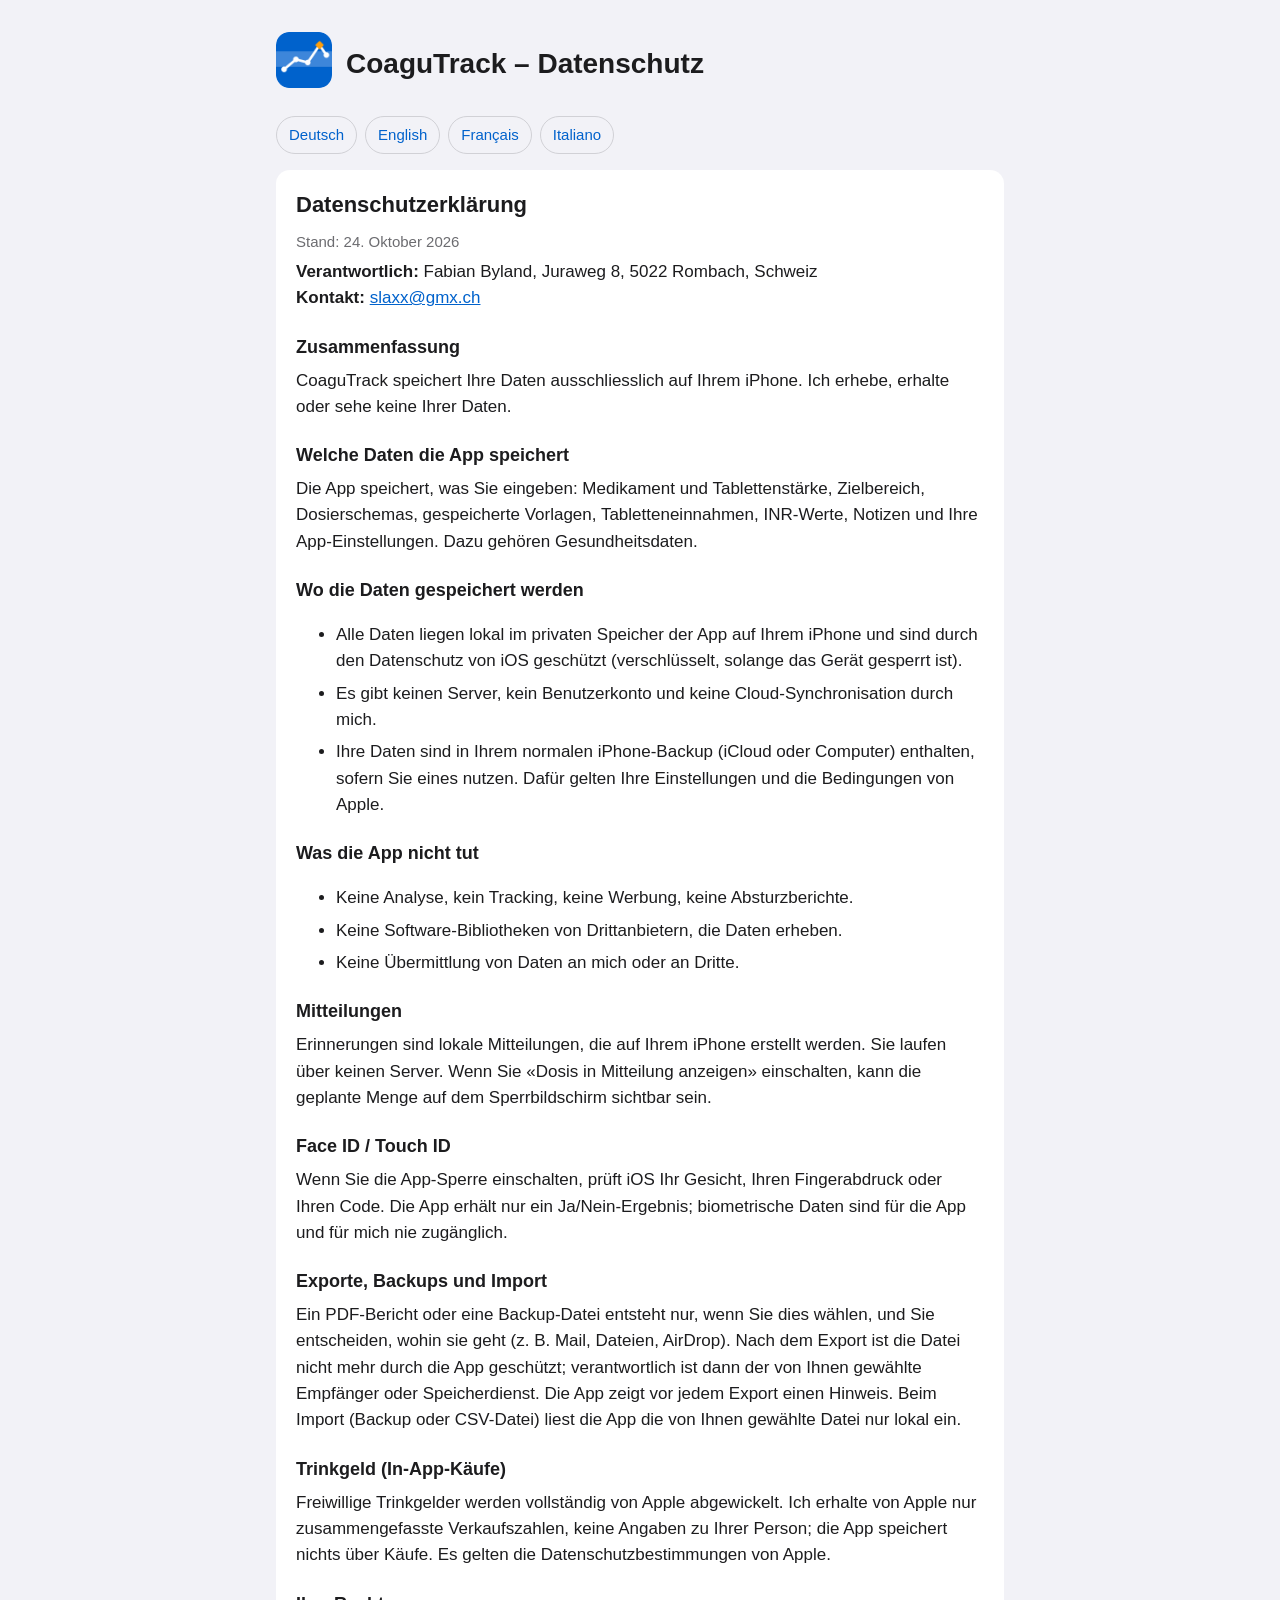
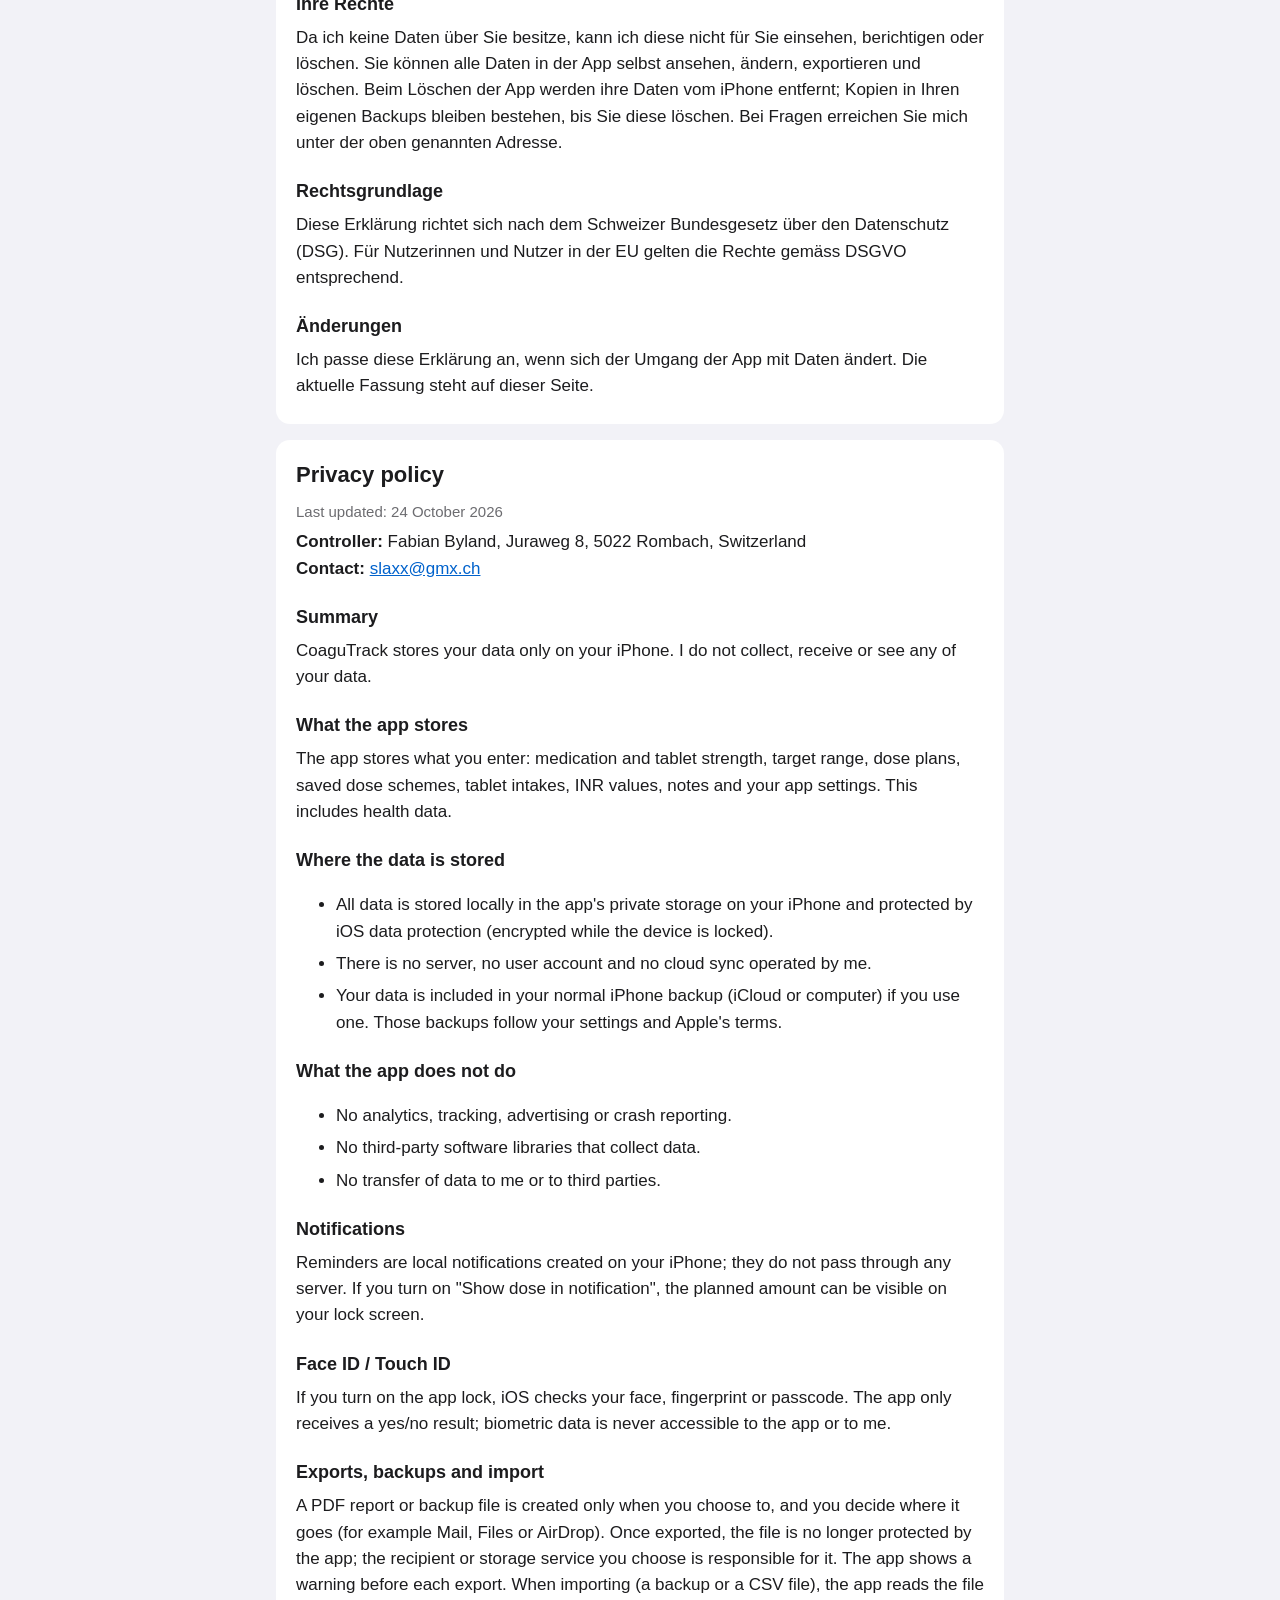
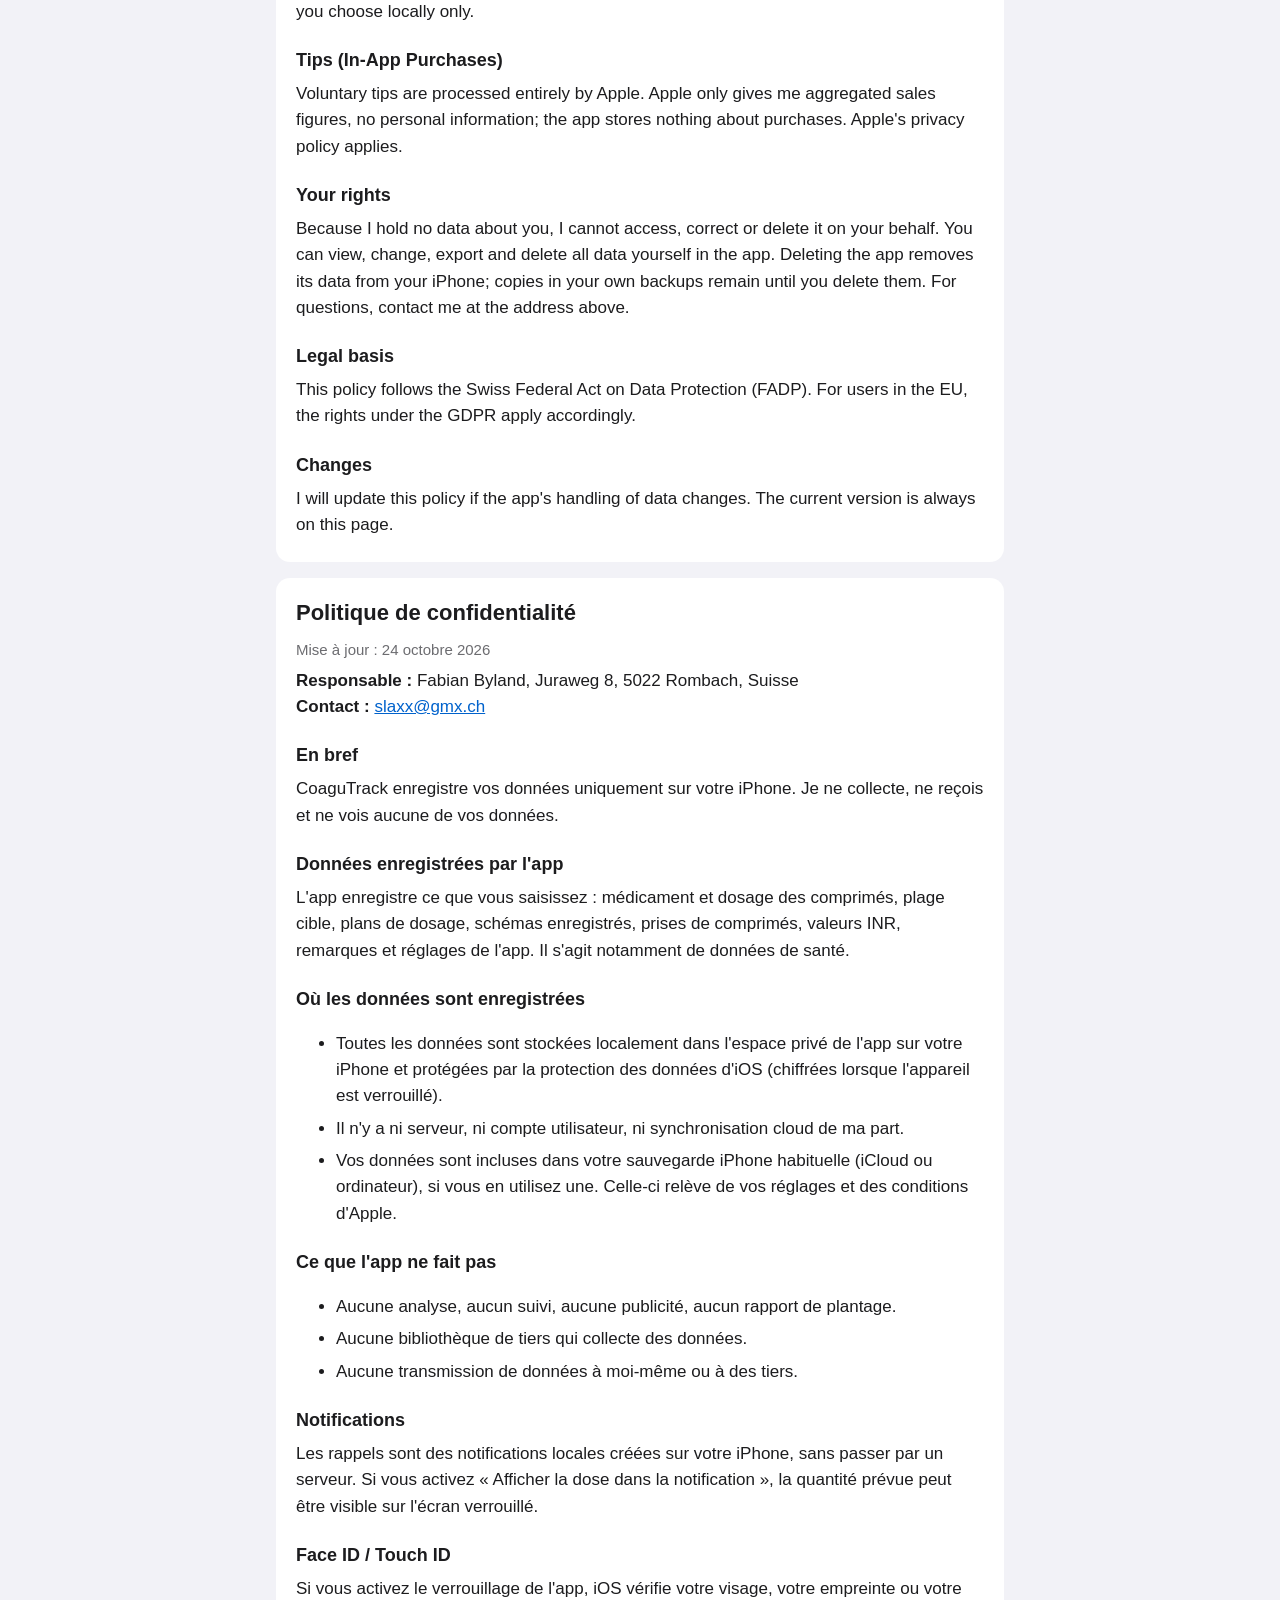
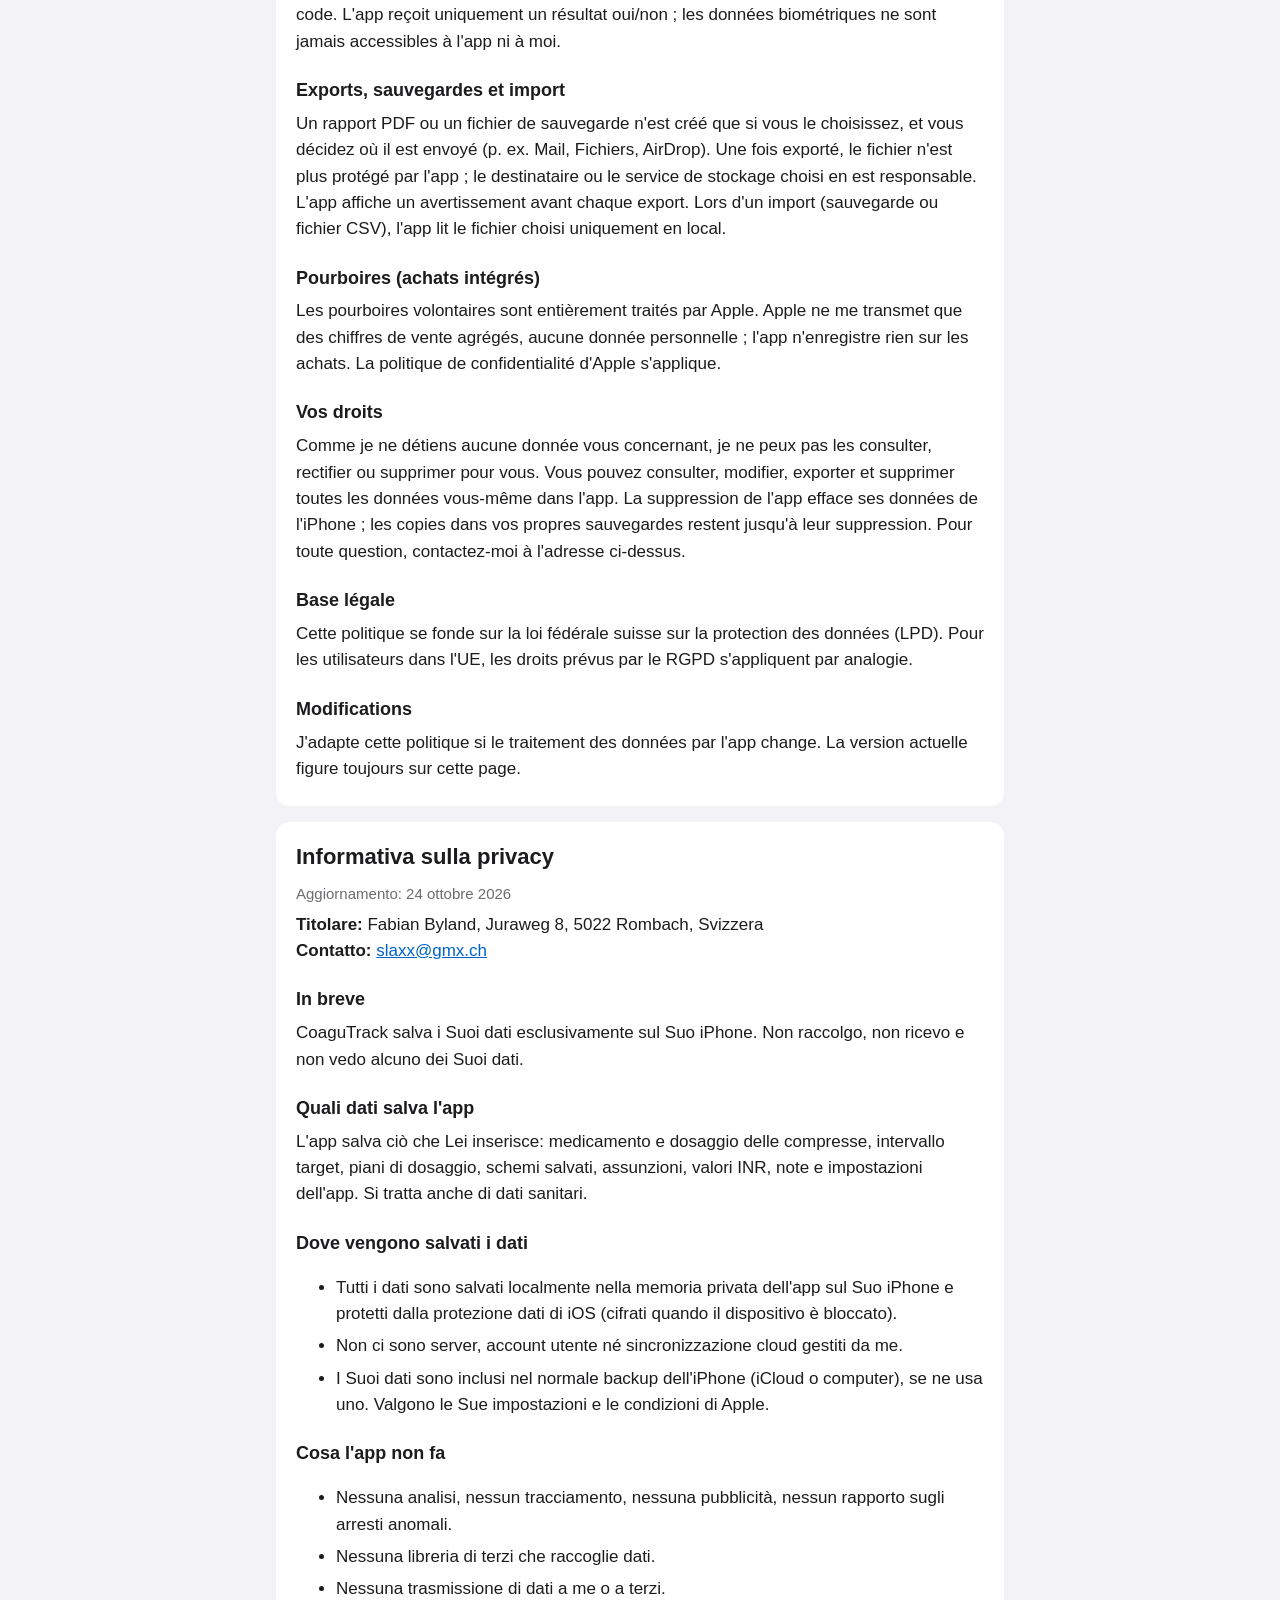
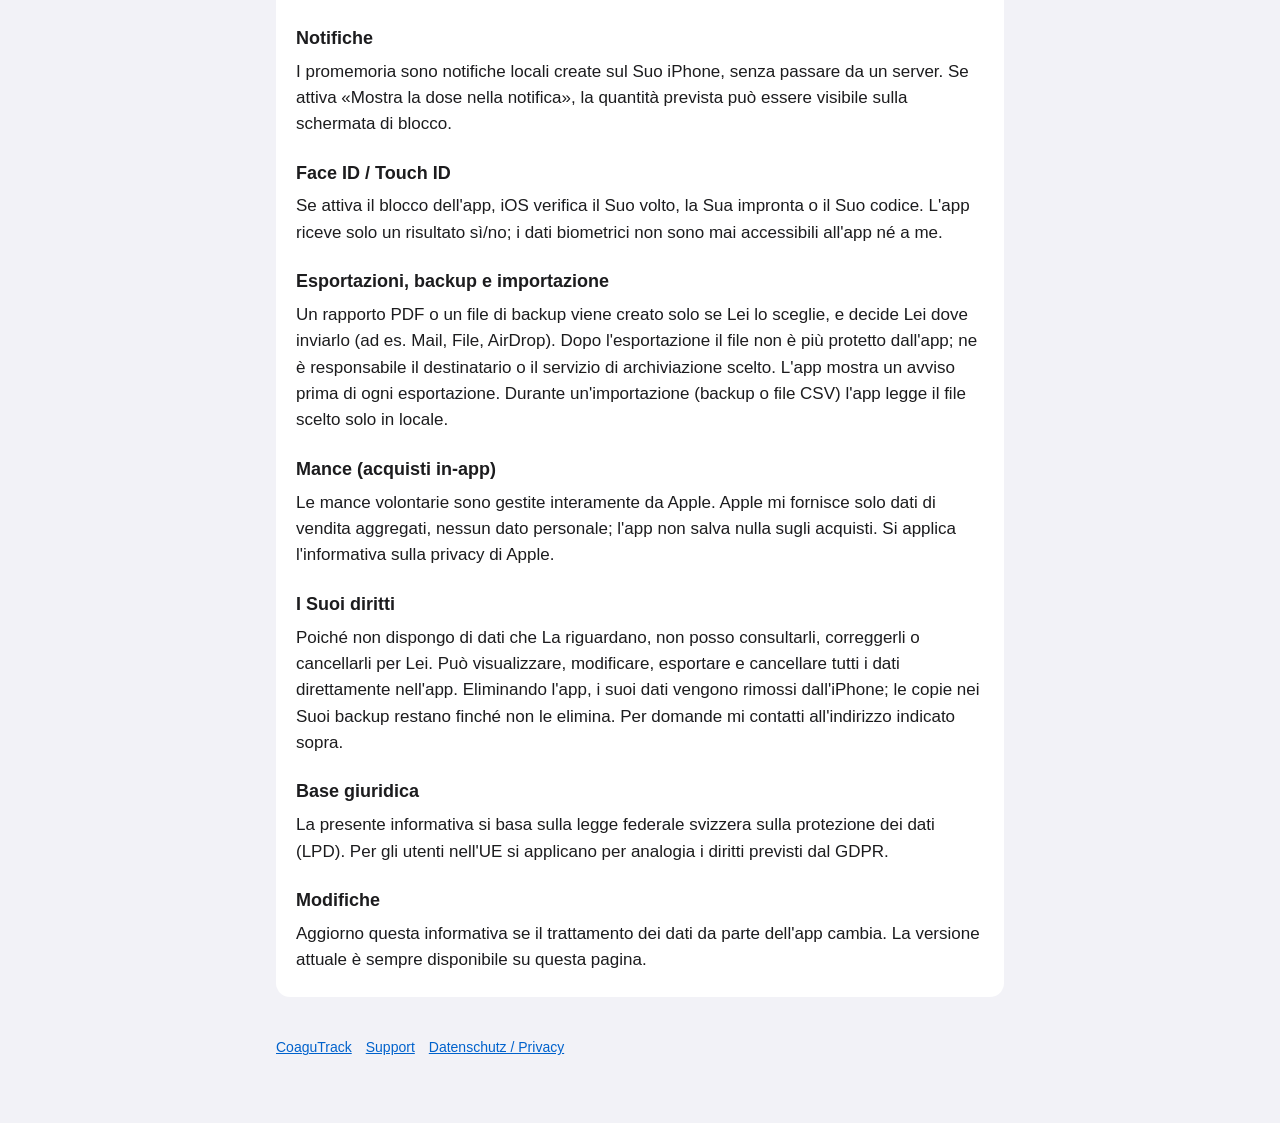
==== privacy.html @ 29ed04ab "Add files via upload" ====
<!doctype html>
<html lang="de">
<head>
<meta charset="utf-8">
<meta name="viewport" content="width=device-width, initial-scale=1">
<title>CoaguTrack – Datenschutz / Privacy</title>
<link rel="icon" href="favicon.png">
<link rel="stylesheet" href="style.css">
</head>
<body>
<main>
<header><a href="index.html"><img src="icon.png" alt=""></a><h1>CoaguTrack – Datenschutz</h1></header>
<nav class="lang"><a href="#de">Deutsch</a><a href="#en">English</a><a href="#fr">Français</a><a href="#it">Italiano</a></nav>

<!-- ======================= DEUTSCH ======================= -->
<section id="de" class="card" lang="de">
<h2>Datenschutzerklärung</h2>
<p class="muted">Stand: 24. Oktober 2026</p>
<p><strong>Verantwortlich:</strong> Fabian Byland, Juraweg 8, 5022 Rombach, Schweiz<br>
<strong>Kontakt:</strong> <a href="mailto:slaxx@gmx.ch">slaxx@gmx.ch</a></p>

<h3>Zusammenfassung</h3>
<p>CoaguTrack speichert Ihre Daten ausschliesslich auf Ihrem iPhone. Ich erhebe, erhalte oder sehe keine Ihrer Daten.</p>

<h3>Welche Daten die App speichert</h3>
<p>Die App speichert, was Sie eingeben: Medikament und Tablettenstärke, Zielbereich, Dosierschemas, gespeicherte Vorlagen, Tabletteneinnahmen, INR-Werte, Notizen und Ihre App-Einstellungen. Dazu gehören Gesundheitsdaten.</p>

<h3>Wo die Daten gespeichert werden</h3>
<ul>
<li>Alle Daten liegen lokal im privaten Speicher der App auf Ihrem iPhone und sind durch den Datenschutz von iOS geschützt (verschlüsselt, solange das Gerät gesperrt ist).</li>
<li>Es gibt keinen Server, kein Benutzerkonto und keine Cloud-Synchronisation durch mich.</li>
<li>Ihre Daten sind in Ihrem normalen iPhone-Backup (iCloud oder Computer) enthalten, sofern Sie eines nutzen. Dafür gelten Ihre Einstellungen und die Bedingungen von Apple.</li>
</ul>

<h3>Was die App nicht tut</h3>
<ul>
<li>Keine Analyse, kein Tracking, keine Werbung, keine Absturzberichte.</li>
<li>Keine Software-Bibliotheken von Drittanbietern, die Daten erheben.</li>
<li>Keine Übermittlung von Daten an mich oder an Dritte.</li>
</ul>

<h3>Mitteilungen</h3>
<p>Erinnerungen sind lokale Mitteilungen, die auf Ihrem iPhone erstellt werden. Sie laufen über keinen Server. Wenn Sie «Dosis in Mitteilung anzeigen» einschalten, kann die geplante Menge auf dem Sperrbildschirm sichtbar sein.</p>

<h3>Face ID / Touch ID</h3>
<p>Wenn Sie die App-Sperre einschalten, prüft iOS Ihr Gesicht, Ihren Fingerabdruck oder Ihren Code. Die App erhält nur ein Ja/Nein-Ergebnis; biometrische Daten sind für die App und für mich nie zugänglich.</p>

<h3>Exporte, Backups und Import</h3>
<p>Ein PDF-Bericht oder eine Backup-Datei entsteht nur, wenn Sie dies wählen, und Sie entscheiden, wohin sie geht (z. B. Mail, Dateien, AirDrop). Nach dem Export ist die Datei nicht mehr durch die App geschützt; verantwortlich ist dann der von Ihnen gewählte Empfänger oder Speicherdienst. Die App zeigt vor jedem Export einen Hinweis. Beim Import (Backup oder CSV-Datei) liest die App die von Ihnen gewählte Datei nur lokal ein.</p>

<h3>Trinkgeld (In-App-Käufe)</h3>
<p>Freiwillige Trinkgelder werden vollständig von Apple abgewickelt. Ich erhalte von Apple nur zusammengefasste Verkaufszahlen, keine Angaben zu Ihrer Person; die App speichert nichts über Käufe. Es gelten die Datenschutzbestimmungen von Apple.</p>

<h3>Ihre Rechte</h3>
<p>Da ich keine Daten über Sie besitze, kann ich diese nicht für Sie einsehen, berichtigen oder löschen. Sie können alle Daten in der App selbst ansehen, ändern, exportieren und löschen. Beim Löschen der App werden ihre Daten vom iPhone entfernt; Kopien in Ihren eigenen Backups bleiben bestehen, bis Sie diese löschen. Bei Fragen erreichen Sie mich unter der oben genannten Adresse.</p>

<h3>Rechtsgrundlage</h3>
<p>Diese Erklärung richtet sich nach dem Schweizer Bundesgesetz über den Datenschutz (DSG). Für Nutzerinnen und Nutzer in der EU gelten die Rechte gemäss DSGVO entsprechend.</p>

<h3>Änderungen</h3>
<p>Ich passe diese Erklärung an, wenn sich der Umgang der App mit Daten ändert. Die aktuelle Fassung steht auf dieser Seite.</p>
</section>

<!-- ======================= ENGLISH ======================= -->
<section id="en" class="card" lang="en">
<h2>Privacy policy</h2>
<p class="muted">Last updated: 24 October 2026</p>
<p><strong>Controller:</strong> Fabian Byland, Juraweg 8, 5022 Rombach, Switzerland<br>
<strong>Contact:</strong> <a href="mailto:slaxx@gmx.ch">slaxx@gmx.ch</a></p>

<h3>Summary</h3>
<p>CoaguTrack stores your data only on your iPhone. I do not collect, receive or see any of your data.</p>

<h3>What the app stores</h3>
<p>The app stores what you enter: medication and tablet strength, target range, dose plans, saved dose schemes, tablet intakes, INR values, notes and your app settings. This includes health data.</p>

<h3>Where the data is stored</h3>
<ul>
<li>All data is stored locally in the app's private storage on your iPhone and protected by iOS data protection (encrypted while the device is locked).</li>
<li>There is no server, no user account and no cloud sync operated by me.</li>
<li>Your data is included in your normal iPhone backup (iCloud or computer) if you use one. Those backups follow your settings and Apple's terms.</li>
</ul>

<h3>What the app does not do</h3>
<ul>
<li>No analytics, tracking, advertising or crash reporting.</li>
<li>No third-party software libraries that collect data.</li>
<li>No transfer of data to me or to third parties.</li>
</ul>

<h3>Notifications</h3>
<p>Reminders are local notifications created on your iPhone; they do not pass through any server. If you turn on "Show dose in notification", the planned amount can be visible on your lock screen.</p>

<h3>Face ID / Touch ID</h3>
<p>If you turn on the app lock, iOS checks your face, fingerprint or passcode. The app only receives a yes/no result; biometric data is never accessible to the app or to me.</p>

<h3>Exports, backups and import</h3>
<p>A PDF report or backup file is created only when you choose to, and you decide where it goes (for example Mail, Files or AirDrop). Once exported, the file is no longer protected by the app; the recipient or storage service you choose is responsible for it. The app shows a warning before each export. When importing (a backup or a CSV file), the app reads the file you choose locally only.</p>

<h3>Tips (In-App Purchases)</h3>
<p>Voluntary tips are processed entirely by Apple. Apple only gives me aggregated sales figures, no personal information; the app stores nothing about purchases. Apple's privacy policy applies.</p>

<h3>Your rights</h3>
<p>Because I hold no data about you, I cannot access, correct or delete it on your behalf. You can view, change, export and delete all data yourself in the app. Deleting the app removes its data from your iPhone; copies in your own backups remain until you delete them. For questions, contact me at the address above.</p>

<h3>Legal basis</h3>
<p>This policy follows the Swiss Federal Act on Data Protection (FADP). For users in the EU, the rights under the GDPR apply accordingly.</p>

<h3>Changes</h3>
<p>I will update this policy if the app's handling of data changes. The current version is always on this page.</p>
</section>

<!-- ======================= FRANÇAIS ======================= -->
<section id="fr" class="card" lang="fr">
<h2>Politique de confidentialité</h2>
<p class="muted">Mise à jour&nbsp;: 24 octobre 2026</p>
<p><strong>Responsable&nbsp;:</strong> Fabian Byland, Juraweg 8, 5022 Rombach, Suisse<br>
<strong>Contact&nbsp;:</strong> <a href="mailto:slaxx@gmx.ch">slaxx@gmx.ch</a></p>

<h3>En bref</h3>
<p>CoaguTrack enregistre vos données uniquement sur votre iPhone. Je ne collecte, ne reçois et ne vois aucune de vos données.</p>

<h3>Données enregistrées par l'app</h3>
<p>L'app enregistre ce que vous saisissez&nbsp;: médicament et dosage des comprimés, plage cible, plans de dosage, schémas enregistrés, prises de comprimés, valeurs INR, remarques et réglages de l'app. Il s'agit notamment de données de santé.</p>

<h3>Où les données sont enregistrées</h3>
<ul>
<li>Toutes les données sont stockées localement dans l'espace privé de l'app sur votre iPhone et protégées par la protection des données d'iOS (chiffrées lorsque l'appareil est verrouillé).</li>
<li>Il n'y a ni serveur, ni compte utilisateur, ni synchronisation cloud de ma part.</li>
<li>Vos données sont incluses dans votre sauvegarde iPhone habituelle (iCloud ou ordinateur), si vous en utilisez une. Celle-ci relève de vos réglages et des conditions d'Apple.</li>
</ul>

<h3>Ce que l'app ne fait pas</h3>
<ul>
<li>Aucune analyse, aucun suivi, aucune publicité, aucun rapport de plantage.</li>
<li>Aucune bibliothèque de tiers qui collecte des données.</li>
<li>Aucune transmission de données à moi-même ou à des tiers.</li>
</ul>

<h3>Notifications</h3>
<p>Les rappels sont des notifications locales créées sur votre iPhone, sans passer par un serveur. Si vous activez «&nbsp;Afficher la dose dans la notification&nbsp;», la quantité prévue peut être visible sur l'écran verrouillé.</p>

<h3>Face ID / Touch ID</h3>
<p>Si vous activez le verrouillage de l'app, iOS vérifie votre visage, votre empreinte ou votre code. L'app reçoit uniquement un résultat oui/non&nbsp;; les données biométriques ne sont jamais accessibles à l'app ni à moi.</p>

<h3>Exports, sauvegardes et import</h3>
<p>Un rapport PDF ou un fichier de sauvegarde n'est créé que si vous le choisissez, et vous décidez où il est envoyé (p. ex. Mail, Fichiers, AirDrop). Une fois exporté, le fichier n'est plus protégé par l'app&nbsp;; le destinataire ou le service de stockage choisi en est responsable. L'app affiche un avertissement avant chaque export. Lors d'un import (sauvegarde ou fichier CSV), l'app lit le fichier choisi uniquement en local.</p>

<h3>Pourboires (achats intégrés)</h3>
<p>Les pourboires volontaires sont entièrement traités par Apple. Apple ne me transmet que des chiffres de vente agrégés, aucune donnée personnelle&nbsp;; l'app n'enregistre rien sur les achats. La politique de confidentialité d'Apple s'applique.</p>

<h3>Vos droits</h3>
<p>Comme je ne détiens aucune donnée vous concernant, je ne peux pas les consulter, rectifier ou supprimer pour vous. Vous pouvez consulter, modifier, exporter et supprimer toutes les données vous-même dans l'app. La suppression de l'app efface ses données de l'iPhone&nbsp;; les copies dans vos propres sauvegardes restent jusqu'à leur suppression. Pour toute question, contactez-moi à l'adresse ci-dessus.</p>

<h3>Base légale</h3>
<p>Cette politique se fonde sur la loi fédérale suisse sur la protection des données (LPD). Pour les utilisateurs dans l'UE, les droits prévus par le RGPD s'appliquent par analogie.</p>

<h3>Modifications</h3>
<p>J'adapte cette politique si le traitement des données par l'app change. La version actuelle figure toujours sur cette page.</p>
</section>

<!-- ======================= ITALIANO ======================= -->
<section id="it" class="card" lang="it">
<h2>Informativa sulla privacy</h2>
<p class="muted">Aggiornamento: 24 ottobre 2026</p>
<p><strong>Titolare:</strong> Fabian Byland, Juraweg 8, 5022 Rombach, Svizzera<br>
<strong>Contatto:</strong> <a href="mailto:slaxx@gmx.ch">slaxx@gmx.ch</a></p>

<h3>In breve</h3>
<p>CoaguTrack salva i Suoi dati esclusivamente sul Suo iPhone. Non raccolgo, non ricevo e non vedo alcuno dei Suoi dati.</p>

<h3>Quali dati salva l'app</h3>
<p>L'app salva ciò che Lei inserisce: medicamento e dosaggio delle compresse, intervallo target, piani di dosaggio, schemi salvati, assunzioni, valori INR, note e impostazioni dell'app. Si tratta anche di dati sanitari.</p>

<h3>Dove vengono salvati i dati</h3>
<ul>
<li>Tutti i dati sono salvati localmente nella memoria privata dell'app sul Suo iPhone e protetti dalla protezione dati di iOS (cifrati quando il dispositivo è bloccato).</li>
<li>Non ci sono server, account utente né sincronizzazione cloud gestiti da me.</li>
<li>I Suoi dati sono inclusi nel normale backup dell'iPhone (iCloud o computer), se ne usa uno. Valgono le Sue impostazioni e le condizioni di Apple.</li>
</ul>

<h3>Cosa l'app non fa</h3>
<ul>
<li>Nessuna analisi, nessun tracciamento, nessuna pubblicità, nessun rapporto sugli arresti anomali.</li>
<li>Nessuna libreria di terzi che raccoglie dati.</li>
<li>Nessuna trasmissione di dati a me o a terzi.</li>
</ul>

<h3>Notifiche</h3>
<p>I promemoria sono notifiche locali create sul Suo iPhone, senza passare da un server. Se attiva «Mostra la dose nella notifica», la quantità prevista può essere visibile sulla schermata di blocco.</p>

<h3>Face ID / Touch ID</h3>
<p>Se attiva il blocco dell'app, iOS verifica il Suo volto, la Sua impronta o il Suo codice. L'app riceve solo un risultato sì/no; i dati biometrici non sono mai accessibili all'app né a me.</p>

<h3>Esportazioni, backup e importazione</h3>
<p>Un rapporto PDF o un file di backup viene creato solo se Lei lo sceglie, e decide Lei dove inviarlo (ad es. Mail, File, AirDrop). Dopo l'esportazione il file non è più protetto dall'app; ne è responsabile il destinatario o il servizio di archiviazione scelto. L'app mostra un avviso prima di ogni esportazione. Durante un'importazione (backup o file CSV) l'app legge il file scelto solo in locale.</p>

<h3>Mance (acquisti in-app)</h3>
<p>Le mance volontarie sono gestite interamente da Apple. Apple mi fornisce solo dati di vendita aggregati, nessun dato personale; l'app non salva nulla sugli acquisti. Si applica l'informativa sulla privacy di Apple.</p>

<h3>I Suoi diritti</h3>
<p>Poiché non dispongo di dati che La riguardano, non posso consultarli, correggerli o cancellarli per Lei. Può visualizzare, modificare, esportare e cancellare tutti i dati direttamente nell'app. Eliminando l'app, i suoi dati vengono rimossi dall'iPhone; le copie nei Suoi backup restano finché non le elimina. Per domande mi contatti all'indirizzo indicato sopra.</p>

<h3>Base giuridica</h3>
<p>La presente informativa si basa sulla legge federale svizzera sulla protezione dei dati (LPD). Per gli utenti nell'UE si applicano per analogia i diritti previsti dal GDPR.</p>

<h3>Modifiche</h3>
<p>Aggiorno questa informativa se il trattamento dei dati da parte dell'app cambia. La versione attuale è sempre disponibile su questa pagina.</p>
</section>

<footer><a href="index.html">CoaguTrack</a><a href="support.html">Support</a><a href="privacy.html">Datenschutz / Privacy</a></footer>
</main>
</body>
</html>
---- style.css ----
:root { --bg:#f2f2f7; --card:#fff; --text:#1c1c1e; --muted:#6c6c70; --accent:#0062cc; --line:#d1d1d6; color-scheme: light dark; }
@media (prefers-color-scheme: dark) { :root { --bg:#000; --card:#1c1c1e; --text:#f2f2f7; --muted:#aeaeb2; --accent:#4da3ff; --line:#38383a; } }
* { box-sizing: border-box; }
body { margin:0; background:var(--bg); color:var(--text); font:17px/1.55 -apple-system, BlinkMacSystemFont, "Segoe UI", Roboto, Helvetica, Arial, sans-serif; }
main { max-width: 760px; margin: 0 auto; padding: 24px 16px 64px; }
header { display:flex; align-items:center; gap:14px; margin: 8px 0 20px; }
header img { width:56px; height:56px; border-radius:13px; }
header a { color:inherit; text-decoration:none; }
h1 { font-size: 28px; margin: 0; }
h2 { font-size: 22px; margin: 32px 0 8px; }
h3 { font-size: 18px; margin: 22px 0 4px; }
.card > h2:first-child { margin-top: 0; }
p, li { margin: 6px 0; }
a { color: var(--accent); }
.card { background:var(--card); border-radius:14px; padding: 18px 20px; margin: 16px 0; }
.muted { color: var(--muted); font-size: 15px; }
nav.lang { display:flex; flex-wrap:wrap; gap:8px; margin: 8px 0 4px; }
nav.lang a { padding: 6px 12px; border:1px solid var(--line); border-radius: 999px; text-decoration:none; font-size:15px; }
footer { margin-top: 40px; font-size: 14px; color: var(--muted); }
footer a { margin-right: 14px; }
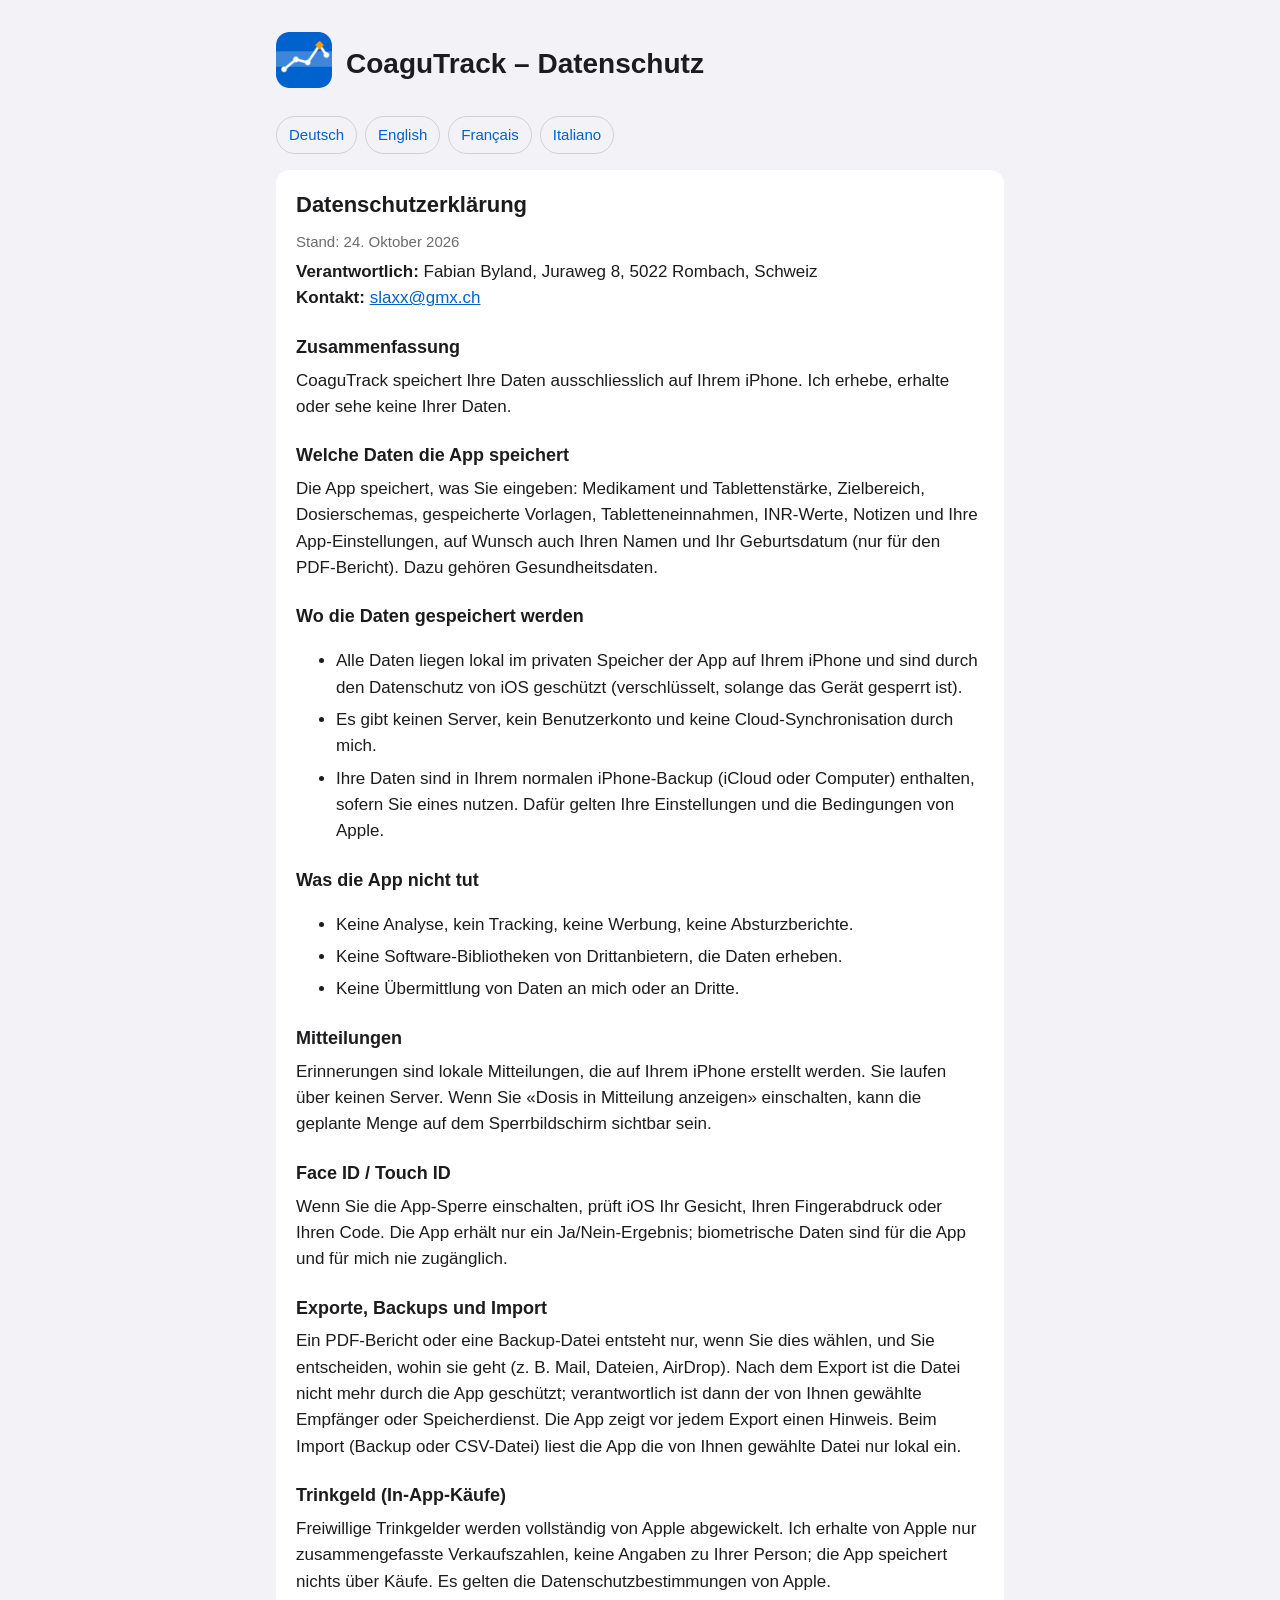
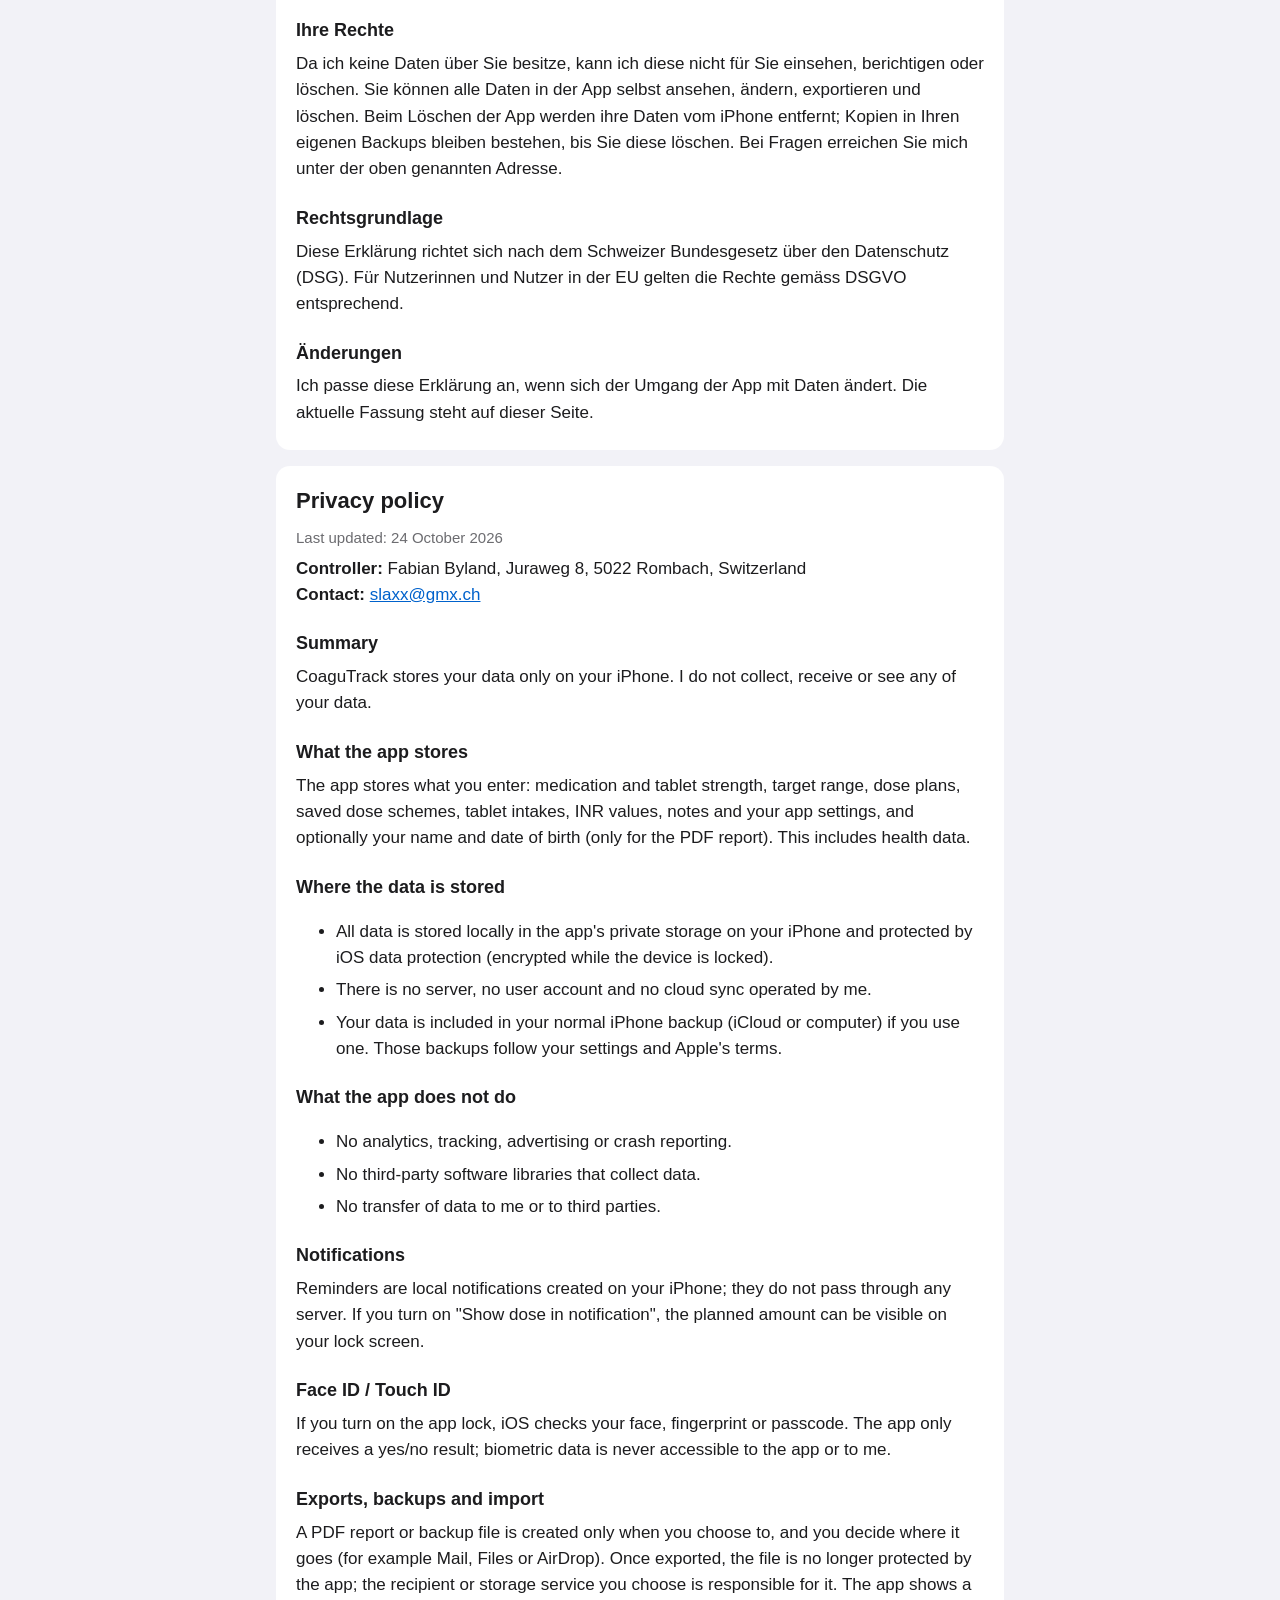
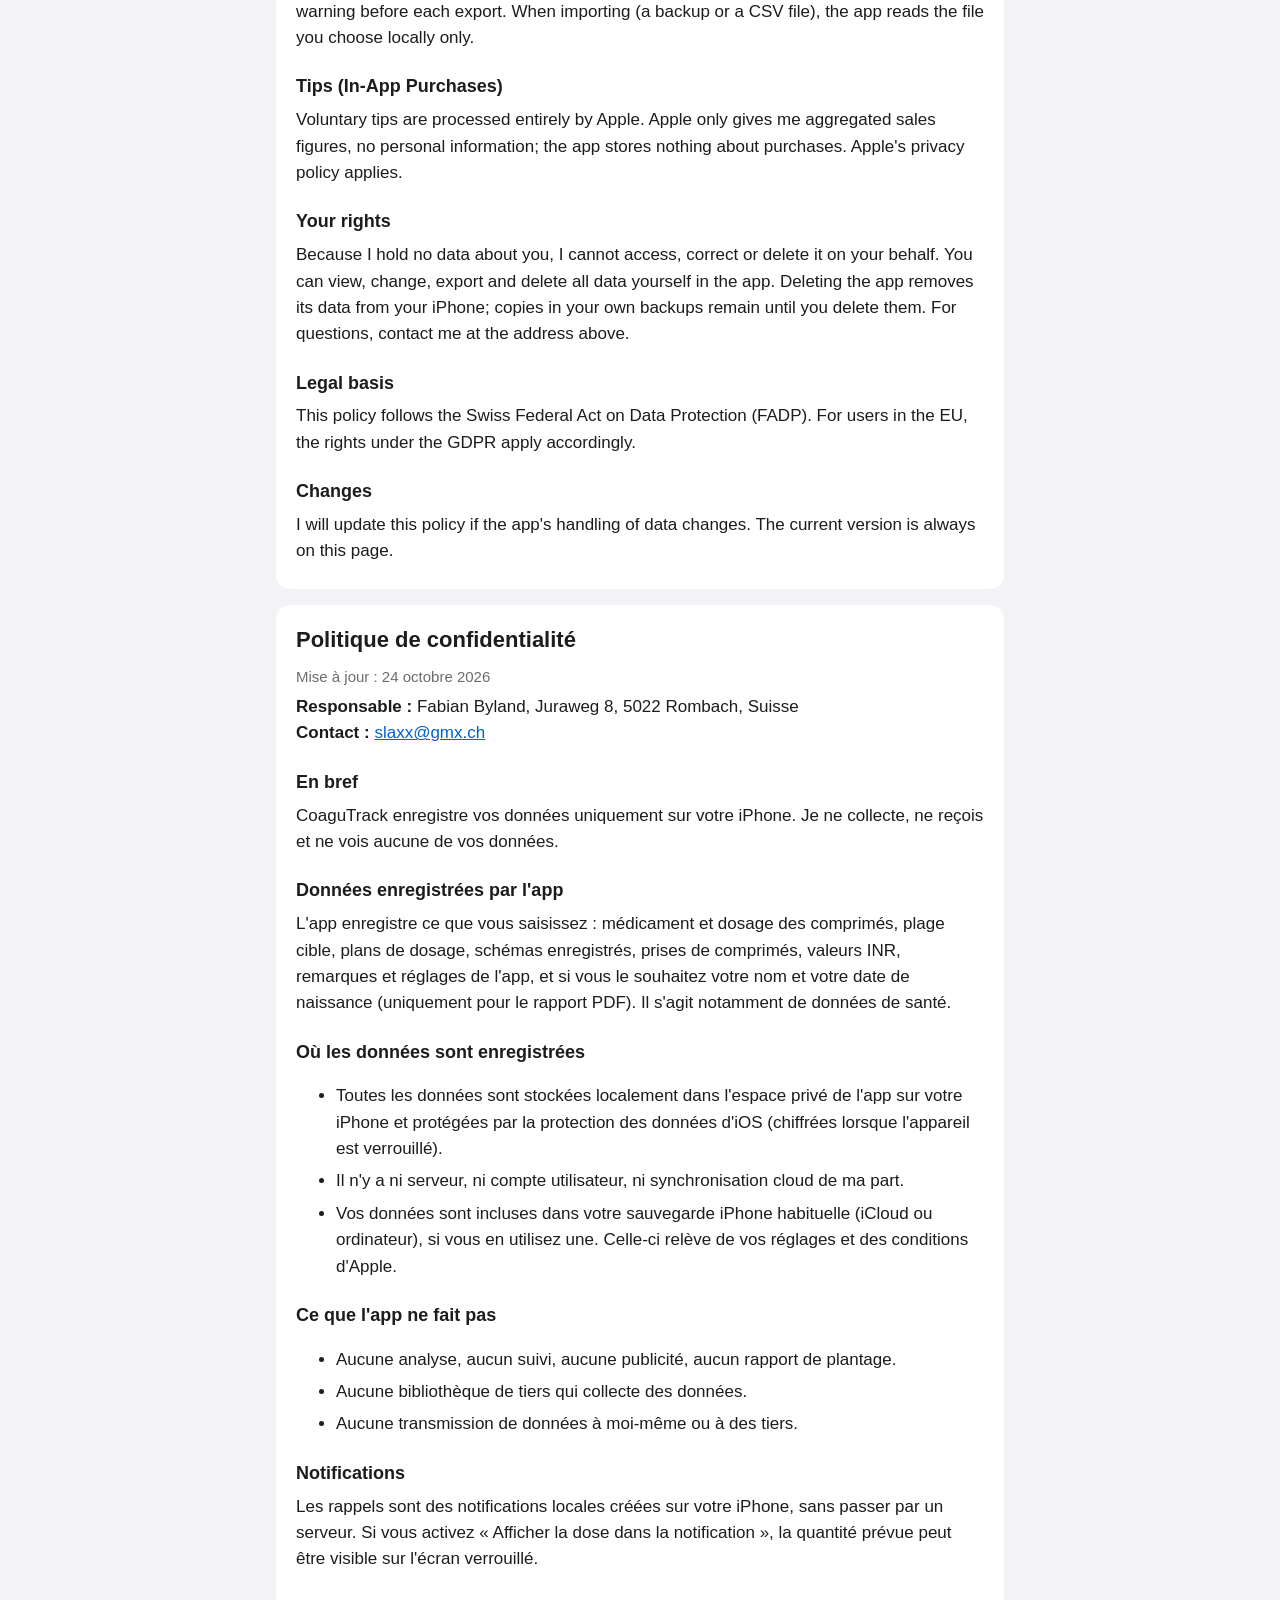
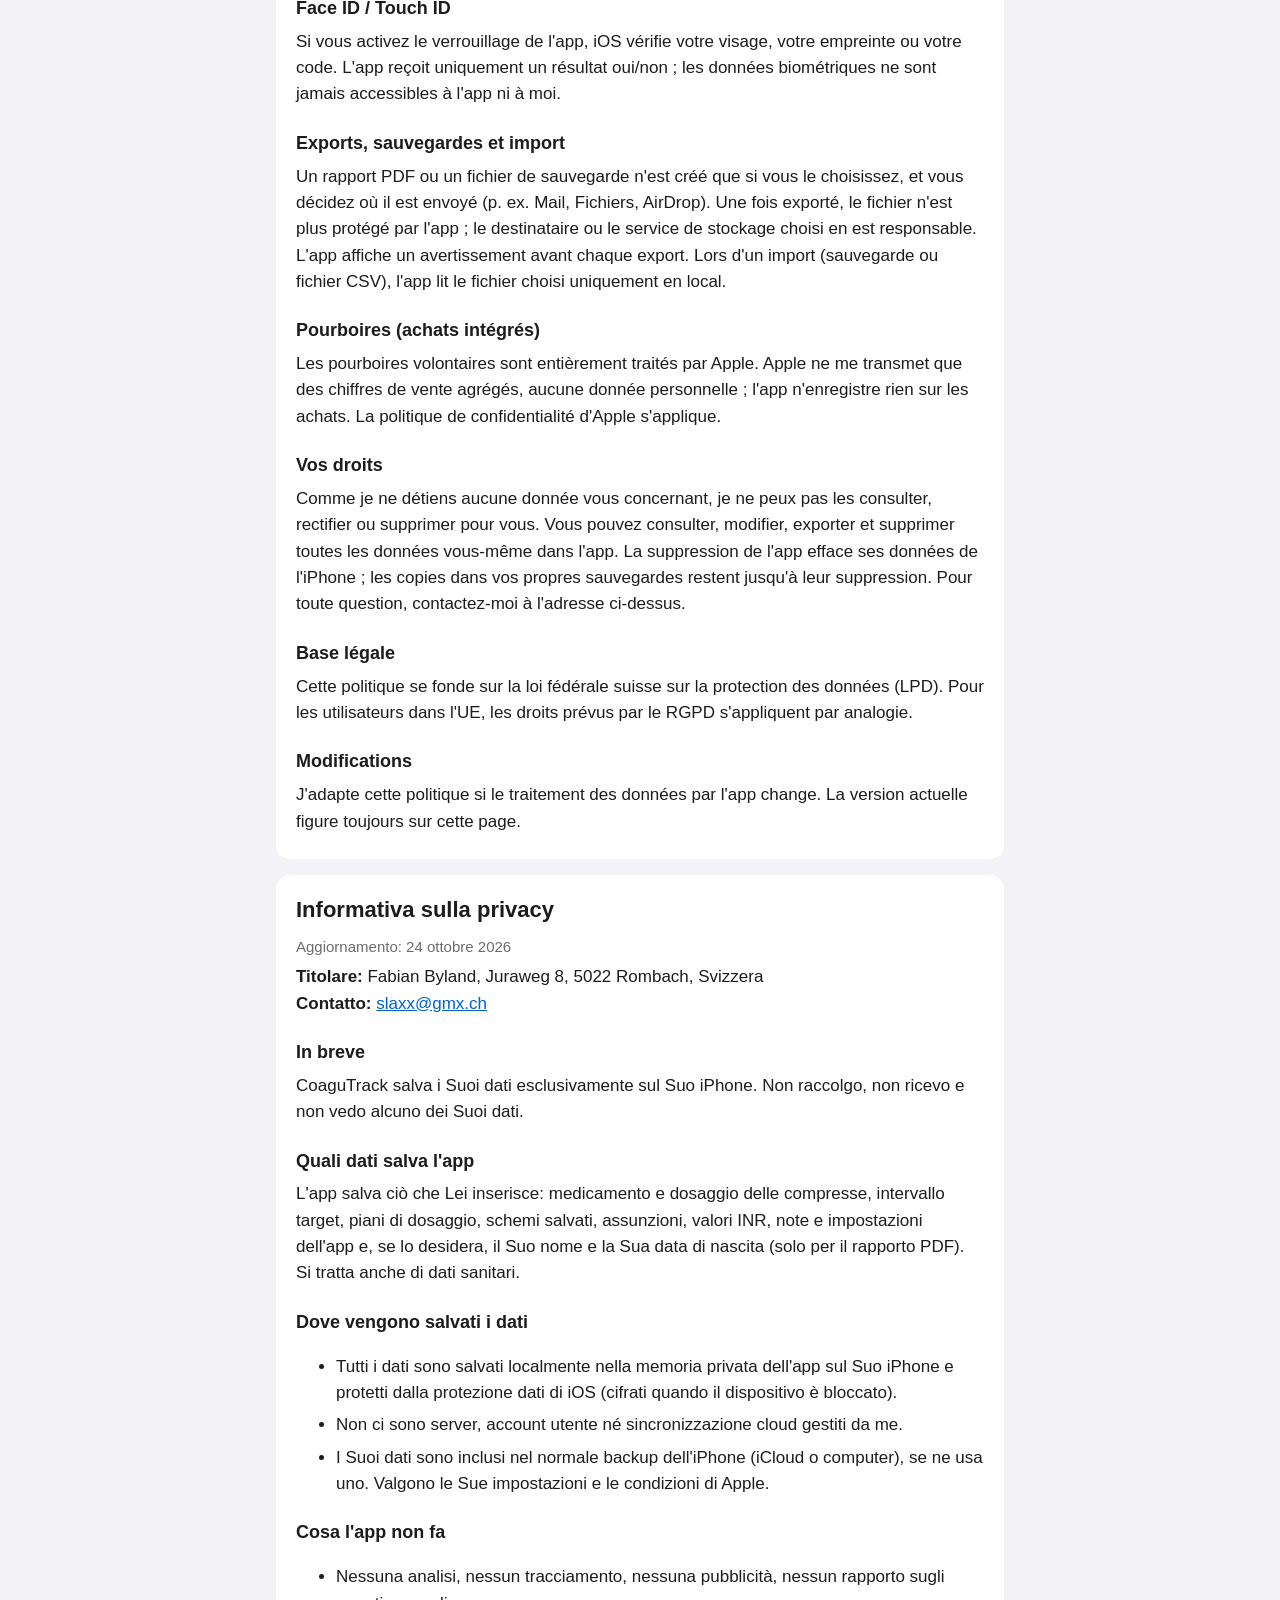
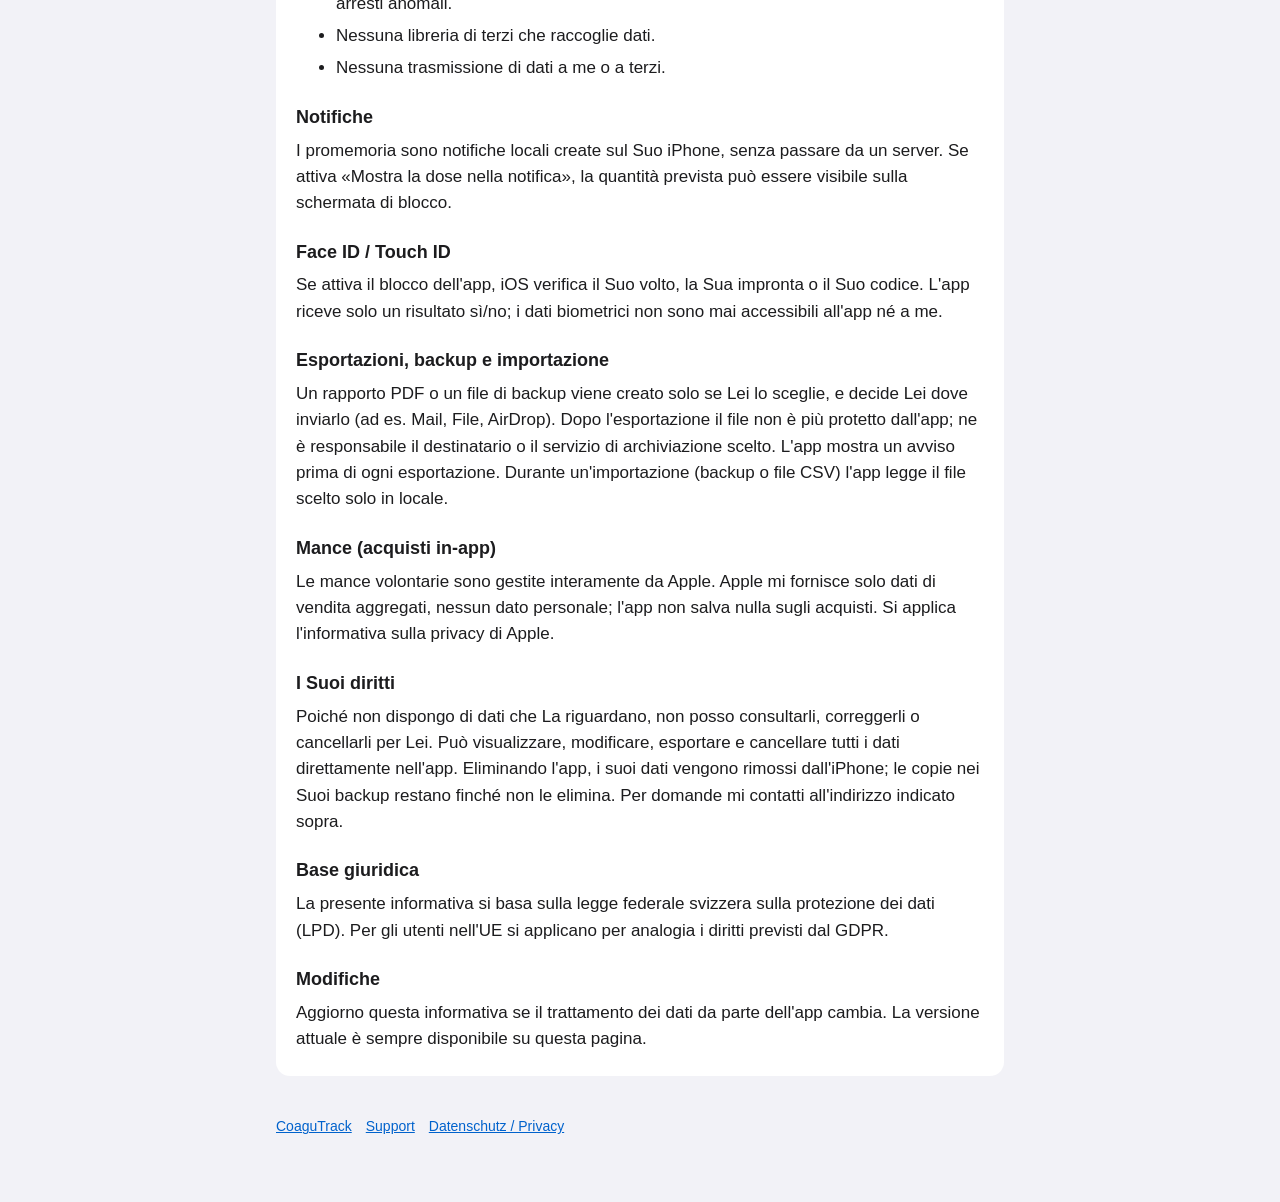
==== commit 927a8e34: "Add files via upload" ====
--- a/privacy.html
+++ b/privacy.html
@@ -23,7 +23,7 @@
 <p>CoaguTrack speichert Ihre Daten ausschliesslich auf Ihrem iPhone. Ich erhebe, erhalte oder sehe keine Ihrer Daten.</p>
 
 <h3>Welche Daten die App speichert</h3>
-<p>Die App speichert, was Sie eingeben: Medikament und Tablettenstärke, Zielbereich, Dosierschemas, gespeicherte Vorlagen, Tabletteneinnahmen, INR-Werte, Notizen und Ihre App-Einstellungen. Dazu gehören Gesundheitsdaten.</p>
+<p>Die App speichert, was Sie eingeben: Medikament und Tablettenstärke, Zielbereich, Dosierschemas, gespeicherte Vorlagen, Tabletteneinnahmen, INR-Werte, Notizen und Ihre App-Einstellungen, auf Wunsch auch Ihren Namen und Ihr Geburtsdatum (nur für den PDF-Bericht). Dazu gehören Gesundheitsdaten.</p>
 
 <h3>Wo die Daten gespeichert werden</h3>
 <ul>
@@ -72,7 +72,7 @@
 <p>CoaguTrack stores your data only on your iPhone. I do not collect, receive or see any of your data.</p>
 
 <h3>What the app stores</h3>
-<p>The app stores what you enter: medication and tablet strength, target range, dose plans, saved dose schemes, tablet intakes, INR values, notes and your app settings. This includes health data.</p>
+<p>The app stores what you enter: medication and tablet strength, target range, dose plans, saved dose schemes, tablet intakes, INR values, notes and your app settings, and optionally your name and date of birth (only for the PDF report). This includes health data.</p>
 
 <h3>Where the data is stored</h3>
 <ul>
@@ -121,7 +121,7 @@
 <p>CoaguTrack enregistre vos données uniquement sur votre iPhone. Je ne collecte, ne reçois et ne vois aucune de vos données.</p>
 
 <h3>Données enregistrées par l'app</h3>
-<p>L'app enregistre ce que vous saisissez&nbsp;: médicament et dosage des comprimés, plage cible, plans de dosage, schémas enregistrés, prises de comprimés, valeurs INR, remarques et réglages de l'app. Il s'agit notamment de données de santé.</p>
+<p>L'app enregistre ce que vous saisissez&nbsp;: médicament et dosage des comprimés, plage cible, plans de dosage, schémas enregistrés, prises de comprimés, valeurs INR, remarques et réglages de l'app, et si vous le souhaitez votre nom et votre date de naissance (uniquement pour le rapport PDF). Il s'agit notamment de données de santé.</p>
 
 <h3>Où les données sont enregistrées</h3>
 <ul>
@@ -170,7 +170,7 @@
 <p>CoaguTrack salva i Suoi dati esclusivamente sul Suo iPhone. Non raccolgo, non ricevo e non vedo alcuno dei Suoi dati.</p>
 
 <h3>Quali dati salva l'app</h3>
-<p>L'app salva ciò che Lei inserisce: medicamento e dosaggio delle compresse, intervallo target, piani di dosaggio, schemi salvati, assunzioni, valori INR, note e impostazioni dell'app. Si tratta anche di dati sanitari.</p>
+<p>L'app salva ciò che Lei inserisce: medicamento e dosaggio delle compresse, intervallo target, piani di dosaggio, schemi salvati, assunzioni, valori INR, note e impostazioni dell'app e, se lo desidera, il Suo nome e la Sua data di nascita (solo per il rapporto PDF). Si tratta anche di dati sanitari.</p>
 
 <h3>Dove vengono salvati i dati</h3>
 <ul>
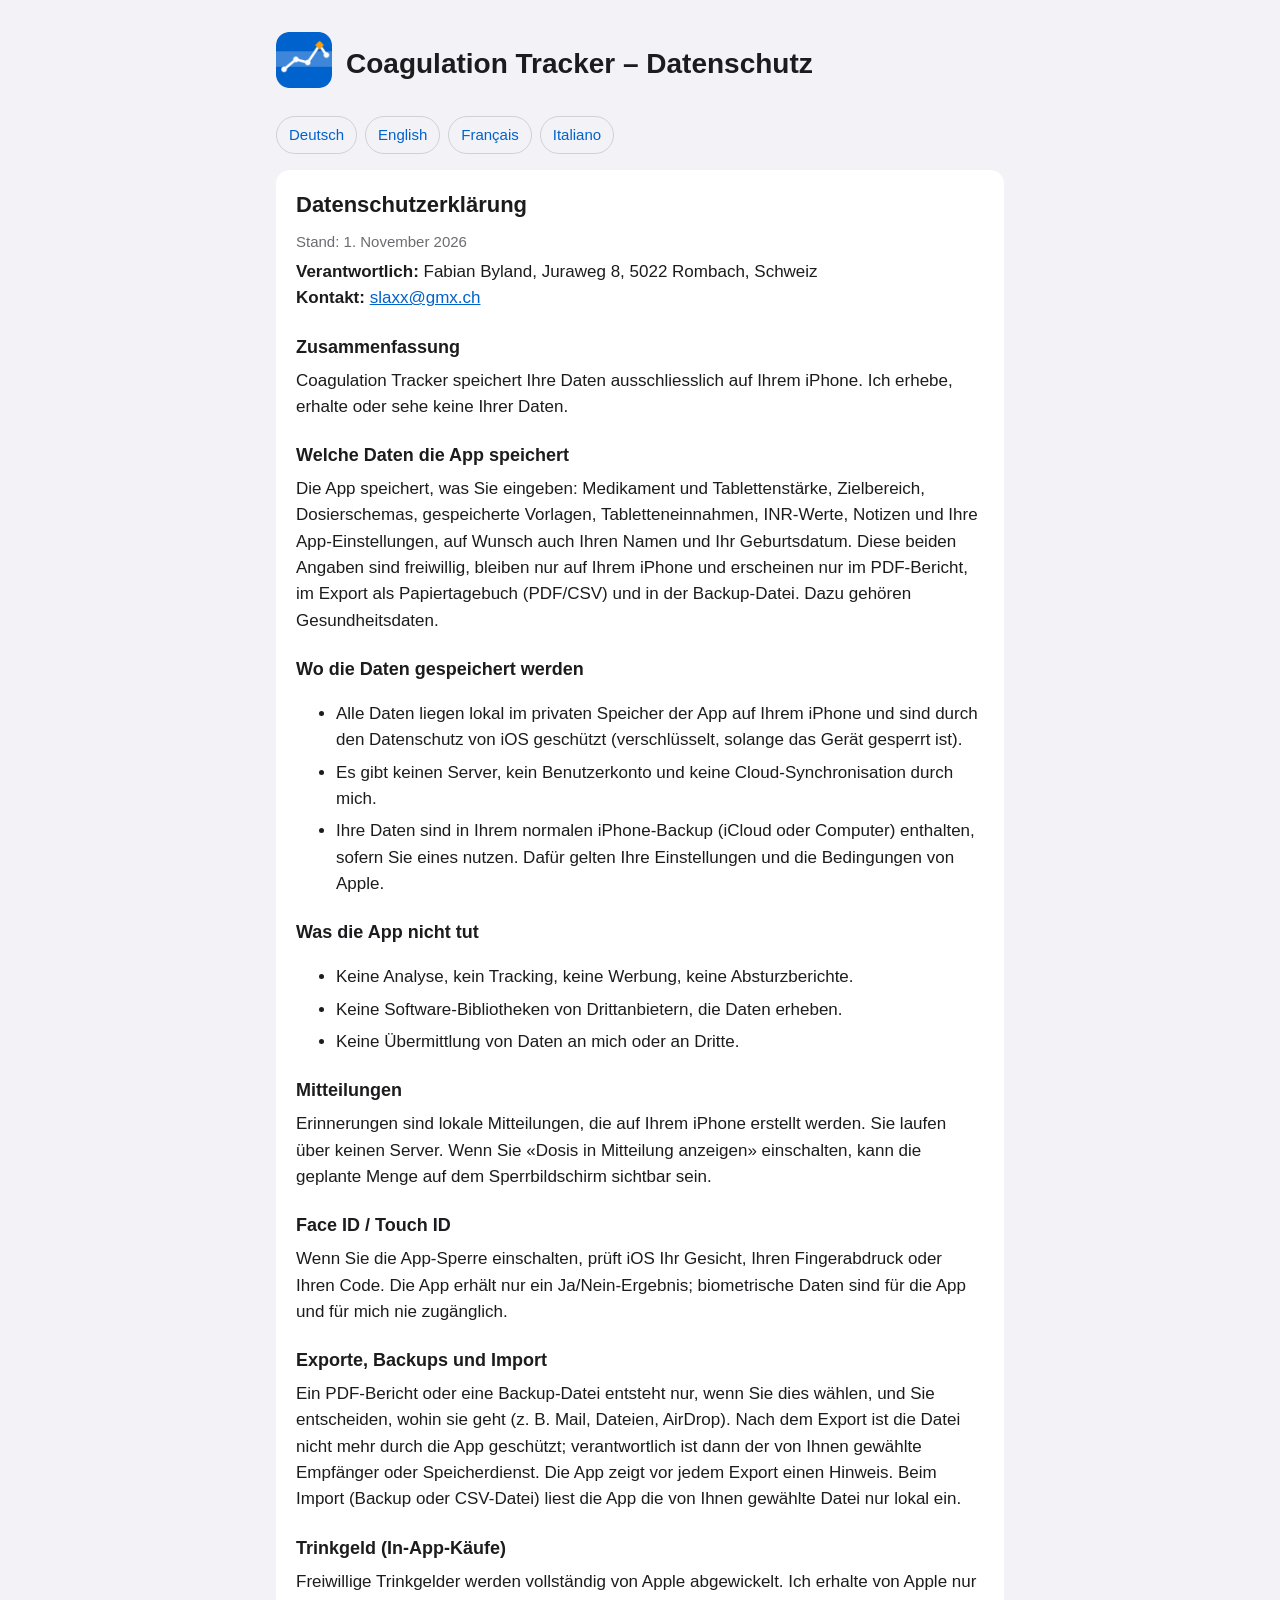
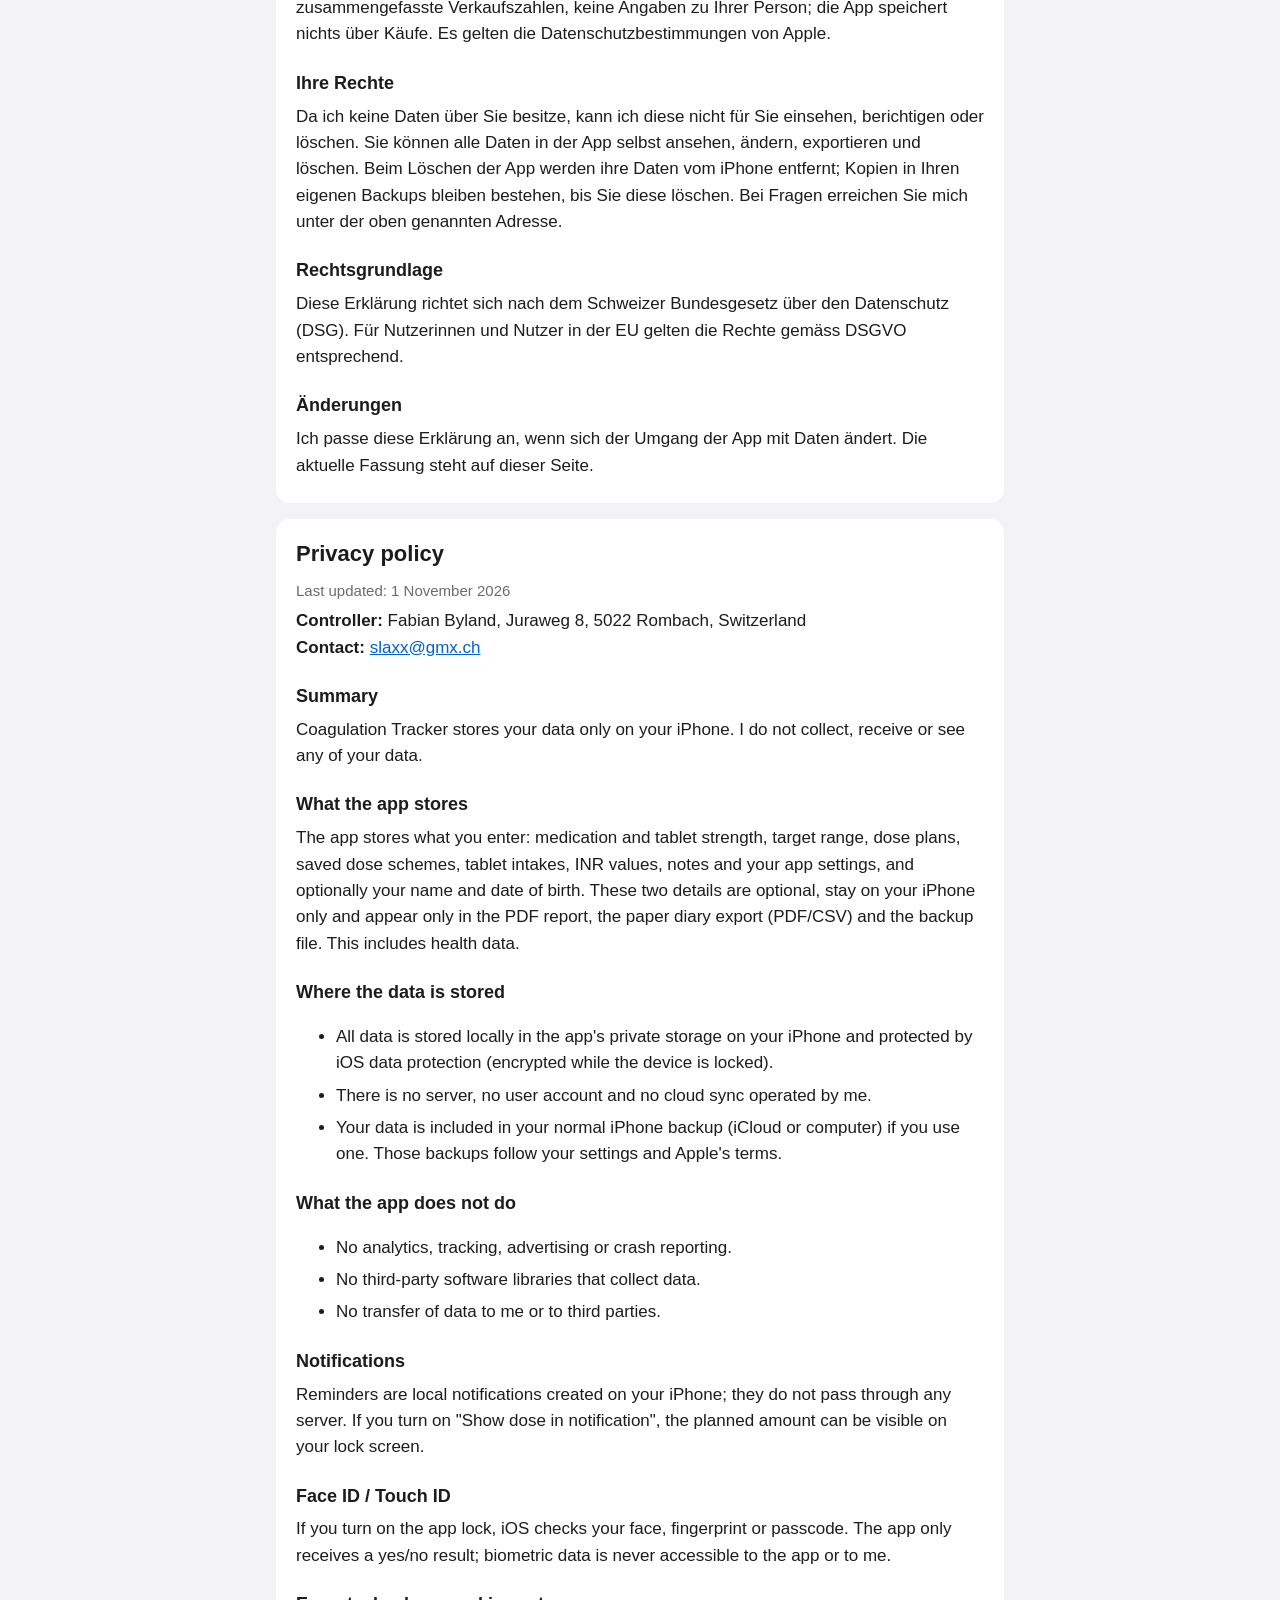
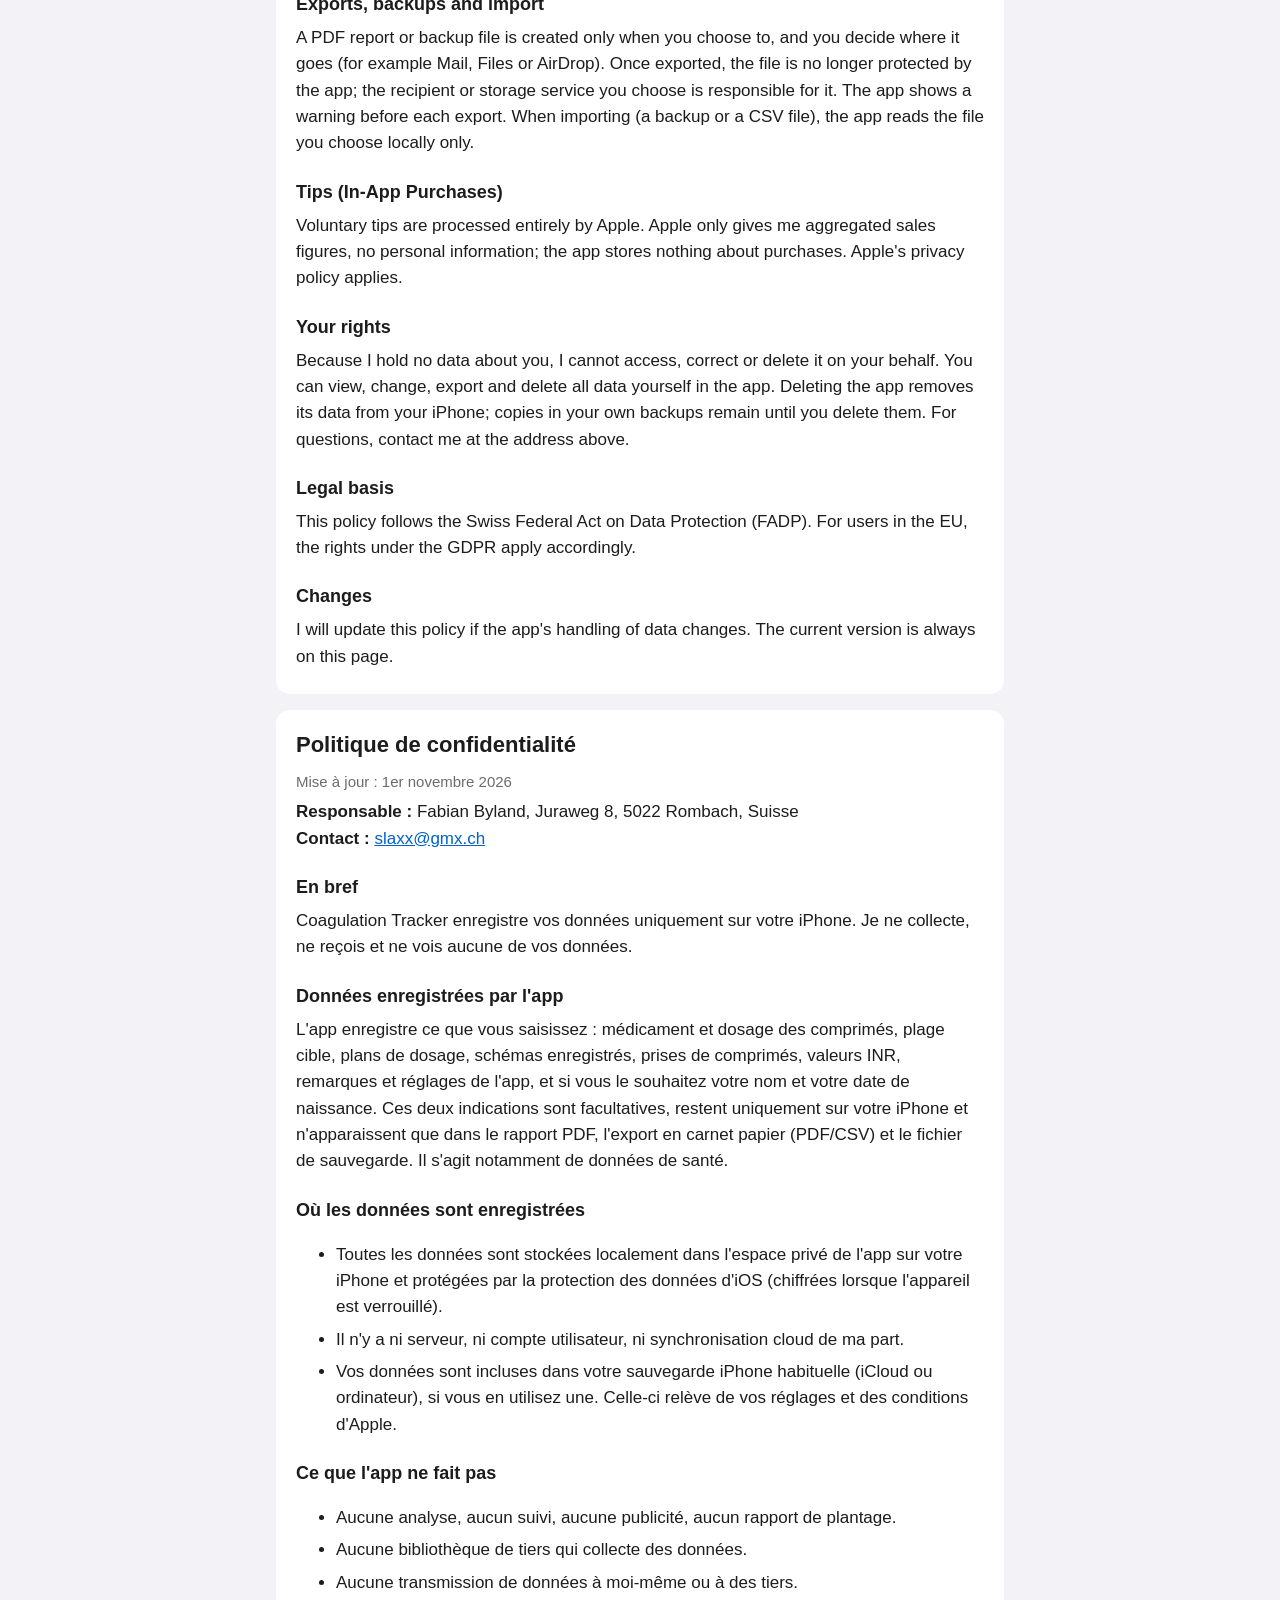
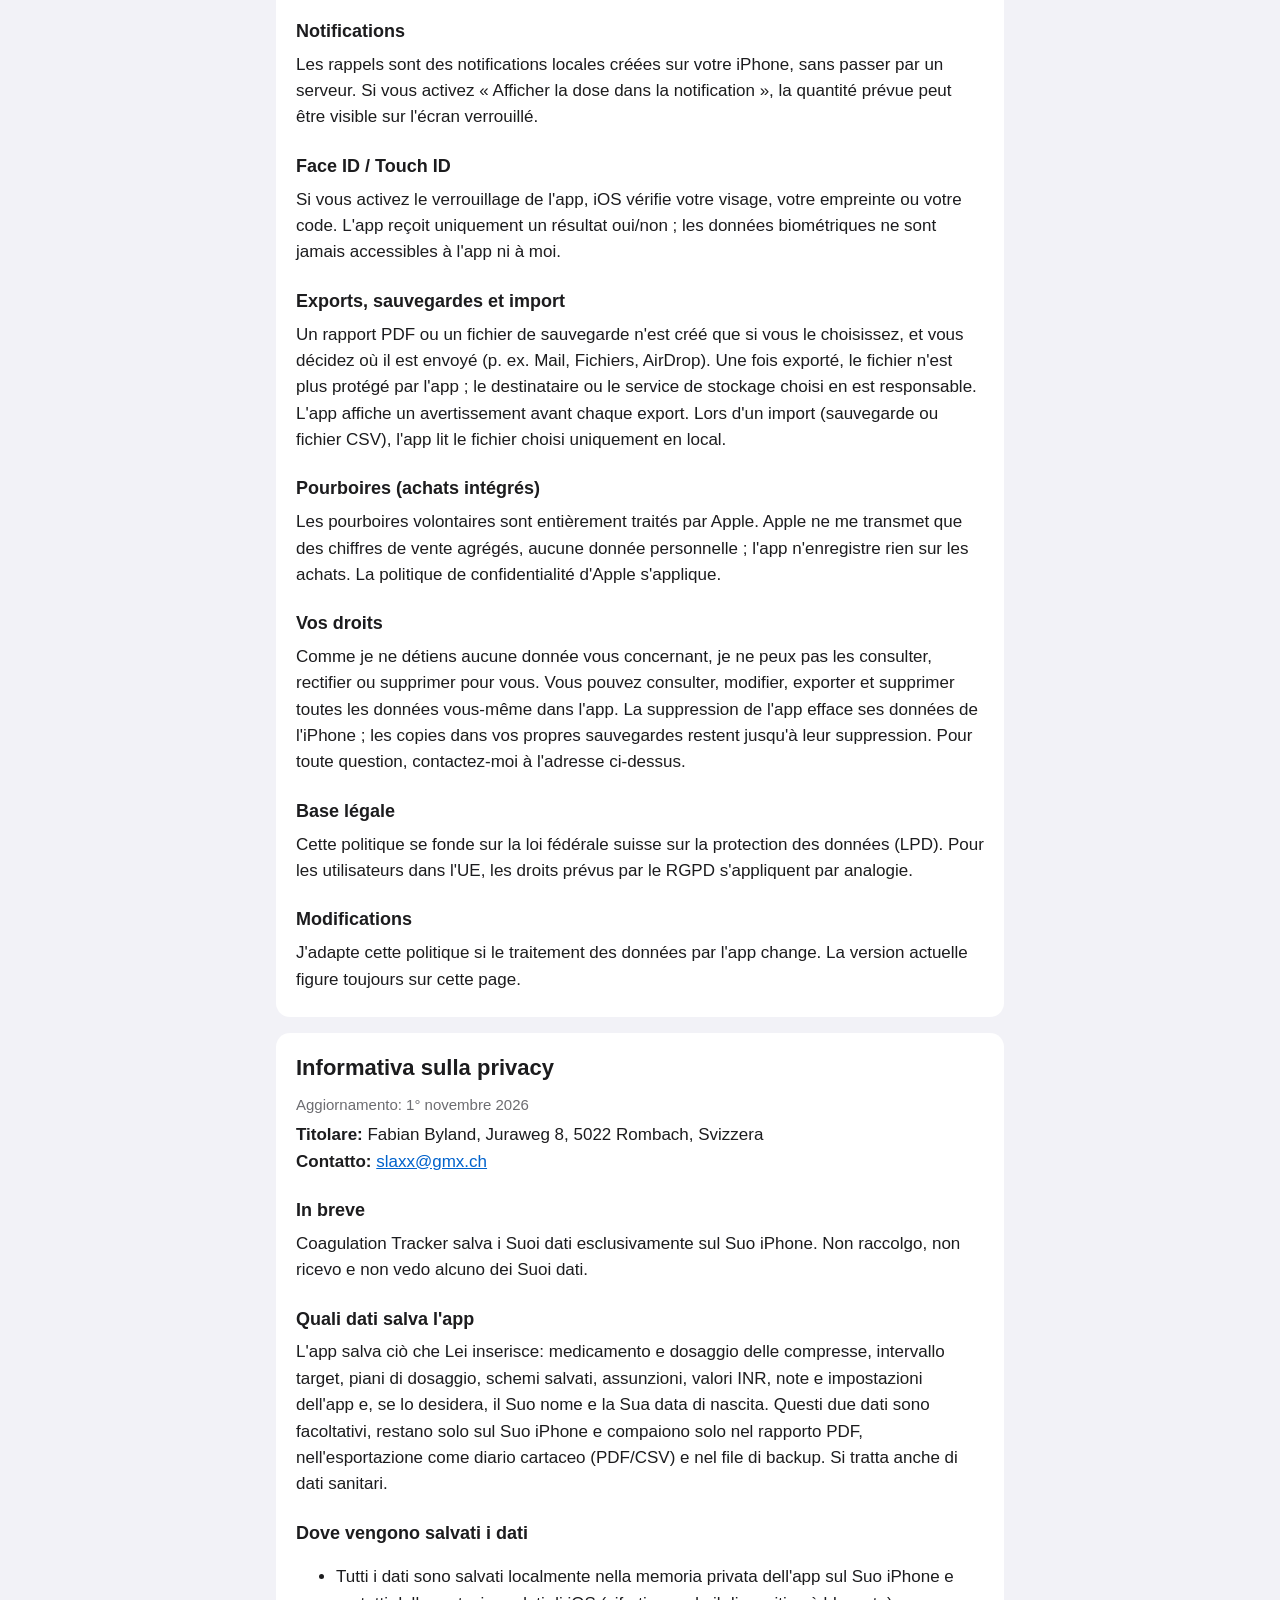
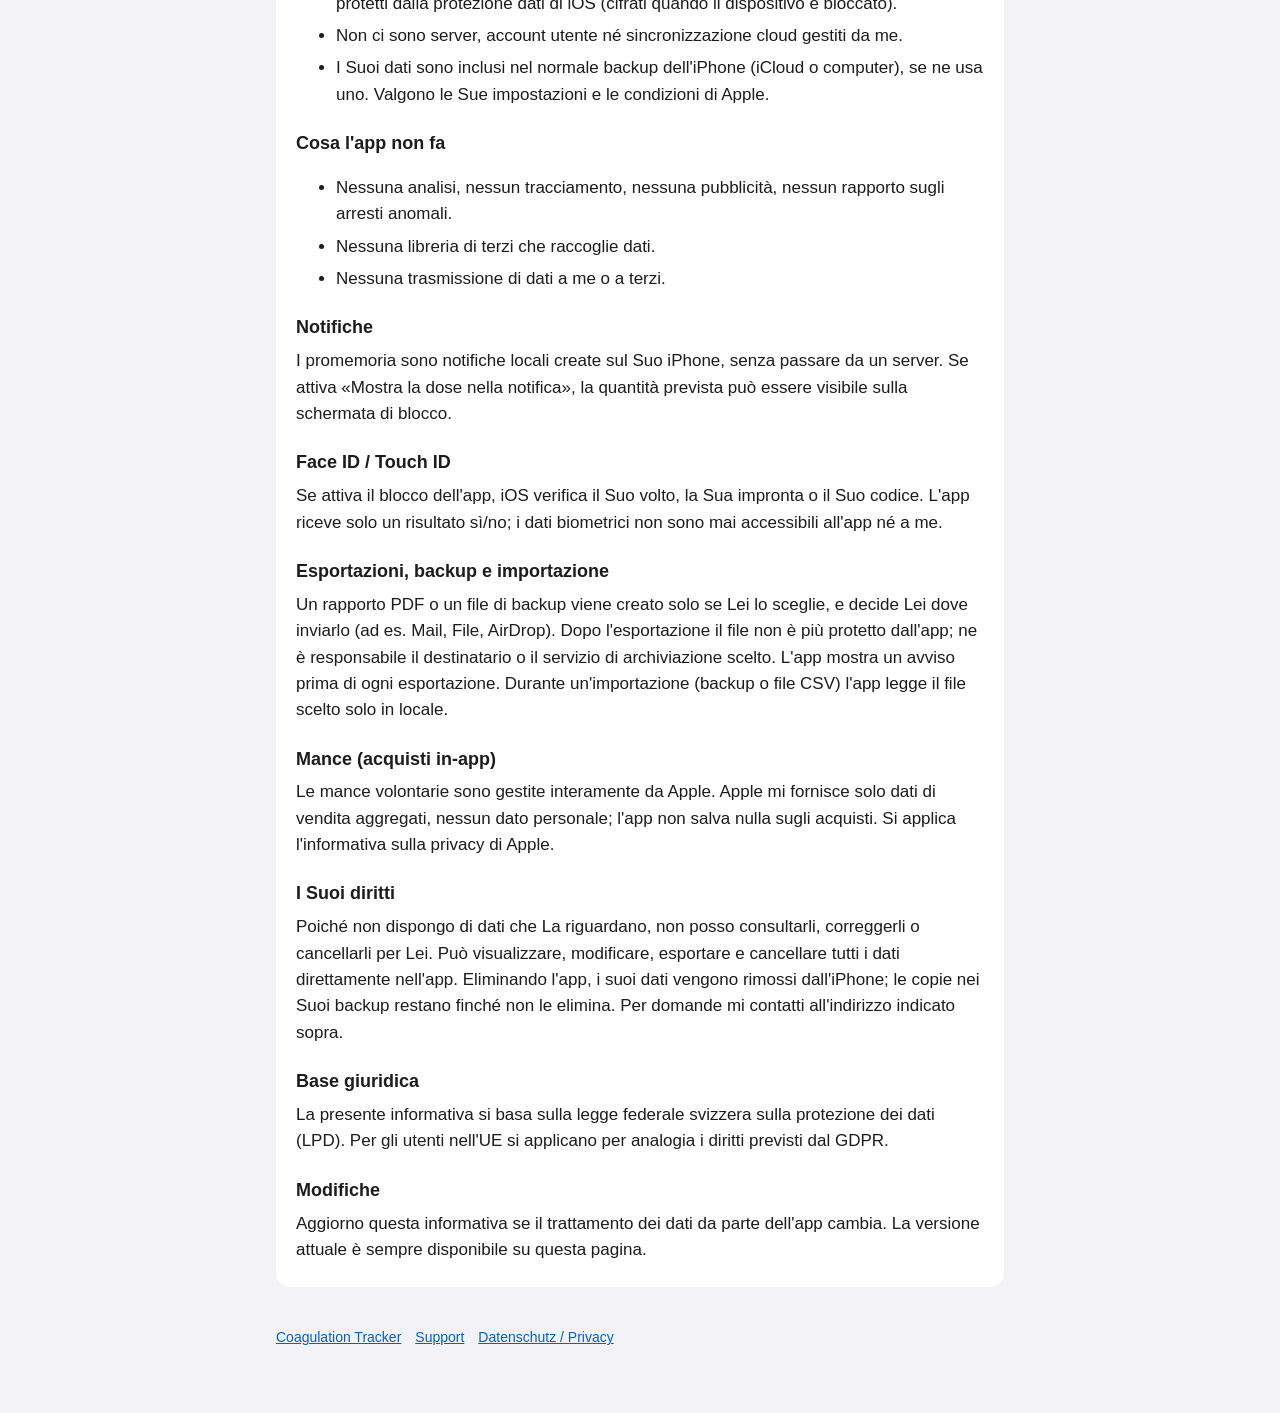
==== commit 9cadf8b0: "Add files via upload" ====
--- a/privacy.html
+++ b/privacy.html
@@ -3,27 +3,27 @@
 <head>
 <meta charset="utf-8">
 <meta name="viewport" content="width=device-width, initial-scale=1">
-<title>CoaguTrack – Datenschutz / Privacy</title>
+<title>Coagulation Tracker – Datenschutz / Privacy</title>
 <link rel="icon" href="favicon.png">
 <link rel="stylesheet" href="style.css">
 </head>
 <body>
 <main>
-<header><a href="index.html"><img src="icon.png" alt=""></a><h1>CoaguTrack – Datenschutz</h1></header>
+<header><a href="index.html"><img src="icon.png" alt=""></a><h1>Coagulation Tracker – Datenschutz</h1></header>
 <nav class="lang"><a href="#de">Deutsch</a><a href="#en">English</a><a href="#fr">Français</a><a href="#it">Italiano</a></nav>
 
 <!-- ======================= DEUTSCH ======================= -->
 <section id="de" class="card" lang="de">
 <h2>Datenschutzerklärung</h2>
-<p class="muted">Stand: 24. Oktober 2026</p>
+<p class="muted">Stand: 1. November 2026</p>
 <p><strong>Verantwortlich:</strong> Fabian Byland, Juraweg 8, 5022 Rombach, Schweiz<br>
 <strong>Kontakt:</strong> <a href="mailto:slaxx@gmx.ch">slaxx@gmx.ch</a></p>
 
 <h3>Zusammenfassung</h3>
-<p>CoaguTrack speichert Ihre Daten ausschliesslich auf Ihrem iPhone. Ich erhebe, erhalte oder sehe keine Ihrer Daten.</p>
+<p>Coagulation Tracker speichert Ihre Daten ausschliesslich auf Ihrem iPhone. Ich erhebe, erhalte oder sehe keine Ihrer Daten.</p>
 
 <h3>Welche Daten die App speichert</h3>
-<p>Die App speichert, was Sie eingeben: Medikament und Tablettenstärke, Zielbereich, Dosierschemas, gespeicherte Vorlagen, Tabletteneinnahmen, INR-Werte, Notizen und Ihre App-Einstellungen, auf Wunsch auch Ihren Namen und Ihr Geburtsdatum (nur für den PDF-Bericht). Dazu gehören Gesundheitsdaten.</p>
+<p>Die App speichert, was Sie eingeben: Medikament und Tablettenstärke, Zielbereich, Dosierschemas, gespeicherte Vorlagen, Tabletteneinnahmen, INR-Werte, Notizen und Ihre App-Einstellungen, auf Wunsch auch Ihren Namen und Ihr Geburtsdatum. Diese beiden Angaben sind freiwillig, bleiben nur auf Ihrem iPhone und erscheinen nur im PDF-Bericht, im Export als Papiertagebuch (PDF/CSV) und in der Backup-Datei. Dazu gehören Gesundheitsdaten.</p>
 
 <h3>Wo die Daten gespeichert werden</h3>
 <ul>
@@ -64,15 +64,15 @@
 <!-- ======================= ENGLISH ======================= -->
 <section id="en" class="card" lang="en">
 <h2>Privacy policy</h2>
-<p class="muted">Last updated: 24 October 2026</p>
+<p class="muted">Last updated: 1 November 2026</p>
 <p><strong>Controller:</strong> Fabian Byland, Juraweg 8, 5022 Rombach, Switzerland<br>
 <strong>Contact:</strong> <a href="mailto:slaxx@gmx.ch">slaxx@gmx.ch</a></p>
 
 <h3>Summary</h3>
-<p>CoaguTrack stores your data only on your iPhone. I do not collect, receive or see any of your data.</p>
+<p>Coagulation Tracker stores your data only on your iPhone. I do not collect, receive or see any of your data.</p>
 
 <h3>What the app stores</h3>
-<p>The app stores what you enter: medication and tablet strength, target range, dose plans, saved dose schemes, tablet intakes, INR values, notes and your app settings, and optionally your name and date of birth (only for the PDF report). This includes health data.</p>
+<p>The app stores what you enter: medication and tablet strength, target range, dose plans, saved dose schemes, tablet intakes, INR values, notes and your app settings, and optionally your name and date of birth. These two details are optional, stay on your iPhone only and appear only in the PDF report, the paper diary export (PDF/CSV) and the backup file. This includes health data.</p>
 
 <h3>Where the data is stored</h3>
 <ul>
@@ -113,15 +113,15 @@
 <!-- ======================= FRANÇAIS ======================= -->
 <section id="fr" class="card" lang="fr">
 <h2>Politique de confidentialité</h2>
-<p class="muted">Mise à jour&nbsp;: 24 octobre 2026</p>
+<p class="muted">Mise à jour&nbsp;: 1er novembre 2026</p>
 <p><strong>Responsable&nbsp;:</strong> Fabian Byland, Juraweg 8, 5022 Rombach, Suisse<br>
 <strong>Contact&nbsp;:</strong> <a href="mailto:slaxx@gmx.ch">slaxx@gmx.ch</a></p>
 
 <h3>En bref</h3>
-<p>CoaguTrack enregistre vos données uniquement sur votre iPhone. Je ne collecte, ne reçois et ne vois aucune de vos données.</p>
+<p>Coagulation Tracker enregistre vos données uniquement sur votre iPhone. Je ne collecte, ne reçois et ne vois aucune de vos données.</p>
 
 <h3>Données enregistrées par l'app</h3>
-<p>L'app enregistre ce que vous saisissez&nbsp;: médicament et dosage des comprimés, plage cible, plans de dosage, schémas enregistrés, prises de comprimés, valeurs INR, remarques et réglages de l'app, et si vous le souhaitez votre nom et votre date de naissance (uniquement pour le rapport PDF). Il s'agit notamment de données de santé.</p>
+<p>L'app enregistre ce que vous saisissez&nbsp;: médicament et dosage des comprimés, plage cible, plans de dosage, schémas enregistrés, prises de comprimés, valeurs INR, remarques et réglages de l'app, et si vous le souhaitez votre nom et votre date de naissance. Ces deux indications sont facultatives, restent uniquement sur votre iPhone et n'apparaissent que dans le rapport PDF, l'export en carnet papier (PDF/CSV) et le fichier de sauvegarde. Il s'agit notamment de données de santé.</p>
 
 <h3>Où les données sont enregistrées</h3>
 <ul>
@@ -162,15 +162,15 @@
 <!-- ======================= ITALIANO ======================= -->
 <section id="it" class="card" lang="it">
 <h2>Informativa sulla privacy</h2>
-<p class="muted">Aggiornamento: 24 ottobre 2026</p>
+<p class="muted">Aggiornamento: 1° novembre 2026</p>
 <p><strong>Titolare:</strong> Fabian Byland, Juraweg 8, 5022 Rombach, Svizzera<br>
 <strong>Contatto:</strong> <a href="mailto:slaxx@gmx.ch">slaxx@gmx.ch</a></p>
 
 <h3>In breve</h3>
-<p>CoaguTrack salva i Suoi dati esclusivamente sul Suo iPhone. Non raccolgo, non ricevo e non vedo alcuno dei Suoi dati.</p>
+<p>Coagulation Tracker salva i Suoi dati esclusivamente sul Suo iPhone. Non raccolgo, non ricevo e non vedo alcuno dei Suoi dati.</p>
 
 <h3>Quali dati salva l'app</h3>
-<p>L'app salva ciò che Lei inserisce: medicamento e dosaggio delle compresse, intervallo target, piani di dosaggio, schemi salvati, assunzioni, valori INR, note e impostazioni dell'app e, se lo desidera, il Suo nome e la Sua data di nascita (solo per il rapporto PDF). Si tratta anche di dati sanitari.</p>
+<p>L'app salva ciò che Lei inserisce: medicamento e dosaggio delle compresse, intervallo target, piani di dosaggio, schemi salvati, assunzioni, valori INR, note e impostazioni dell'app e, se lo desidera, il Suo nome e la Sua data di nascita. Questi due dati sono facoltativi, restano solo sul Suo iPhone e compaiono solo nel rapporto PDF, nell'esportazione come diario cartaceo (PDF/CSV) e nel file di backup. Si tratta anche di dati sanitari.</p>
 
 <h3>Dove vengono salvati i dati</h3>
 <ul>
@@ -208,7 +208,7 @@
 <p>Aggiorno questa informativa se il trattamento dei dati da parte dell'app cambia. La versione attuale è sempre disponibile su questa pagina.</p>
 </section>
 
-<footer><a href="index.html">CoaguTrack</a><a href="support.html">Support</a><a href="privacy.html">Datenschutz / Privacy</a></footer>
+<footer><a href="index.html">Coagulation Tracker</a><a href="support.html">Support</a><a href="privacy.html">Datenschutz / Privacy</a></footer>
 </main>
 </body>
 </html>
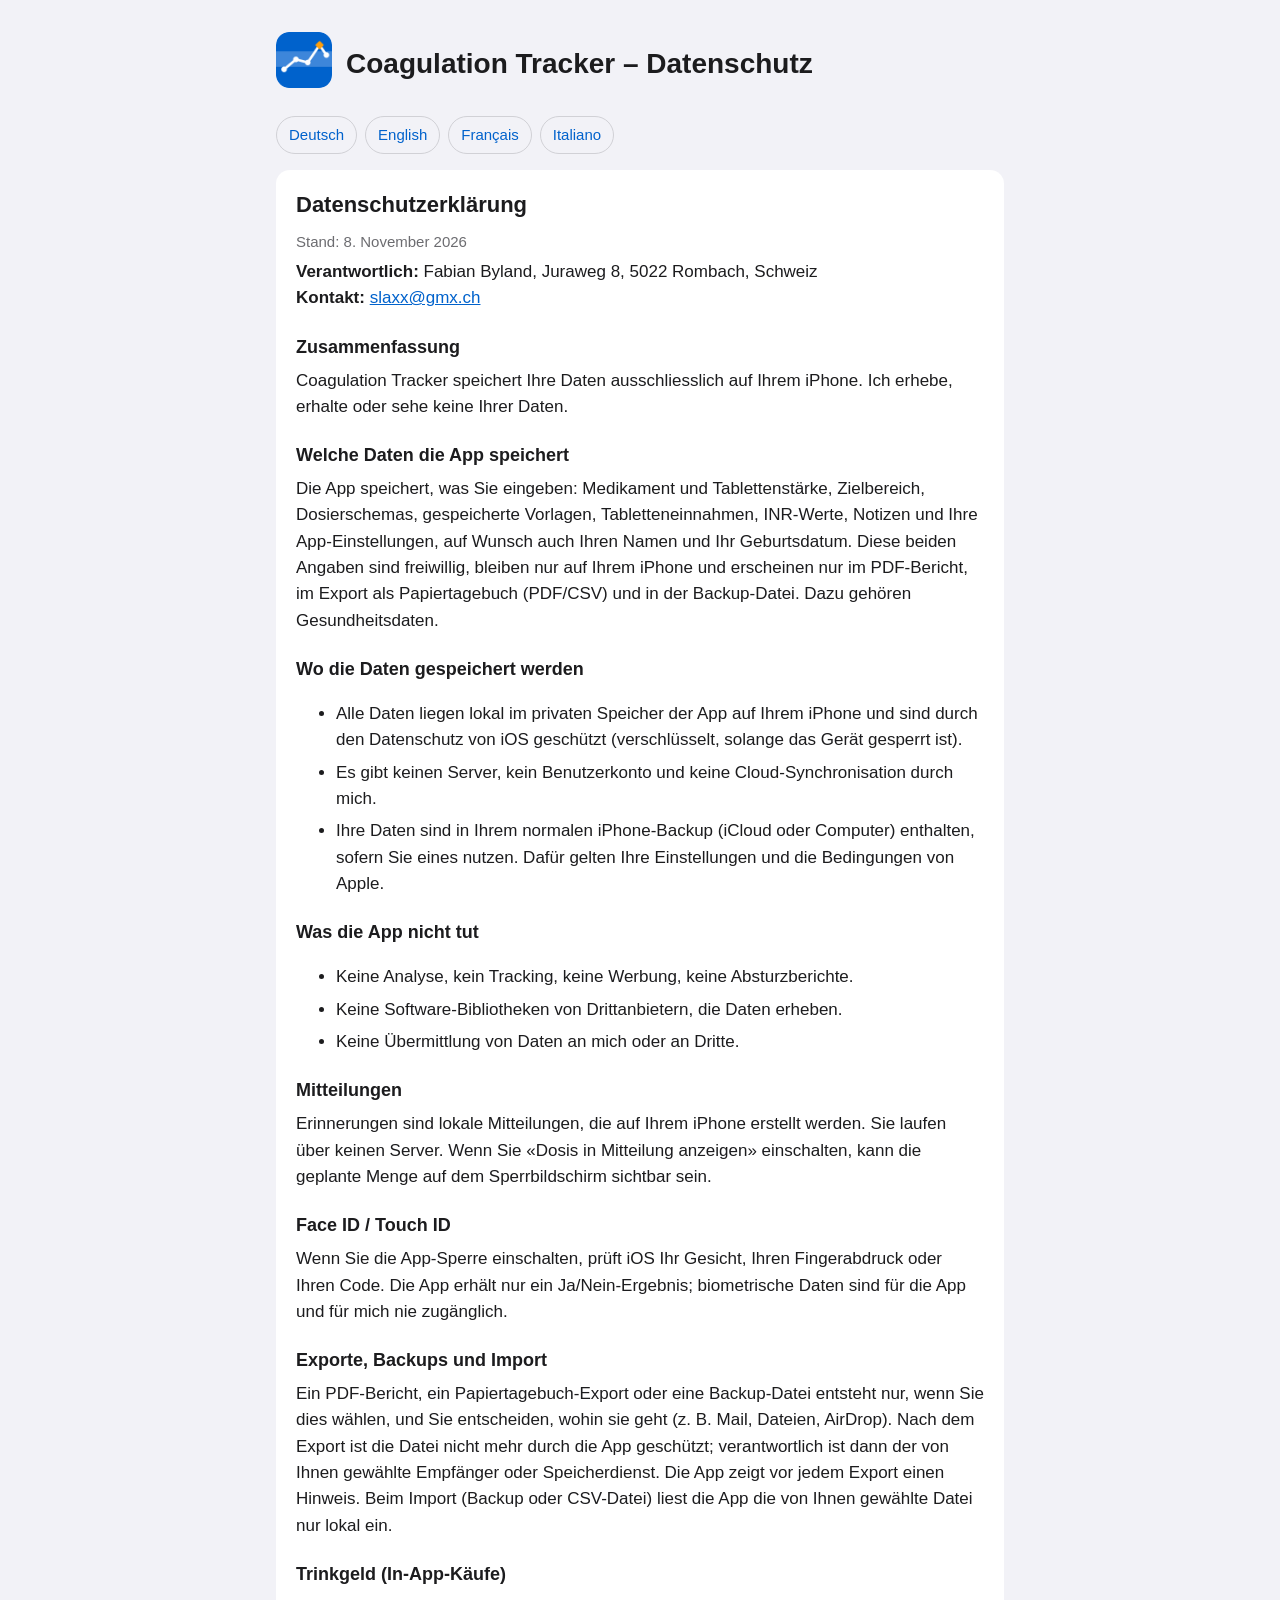
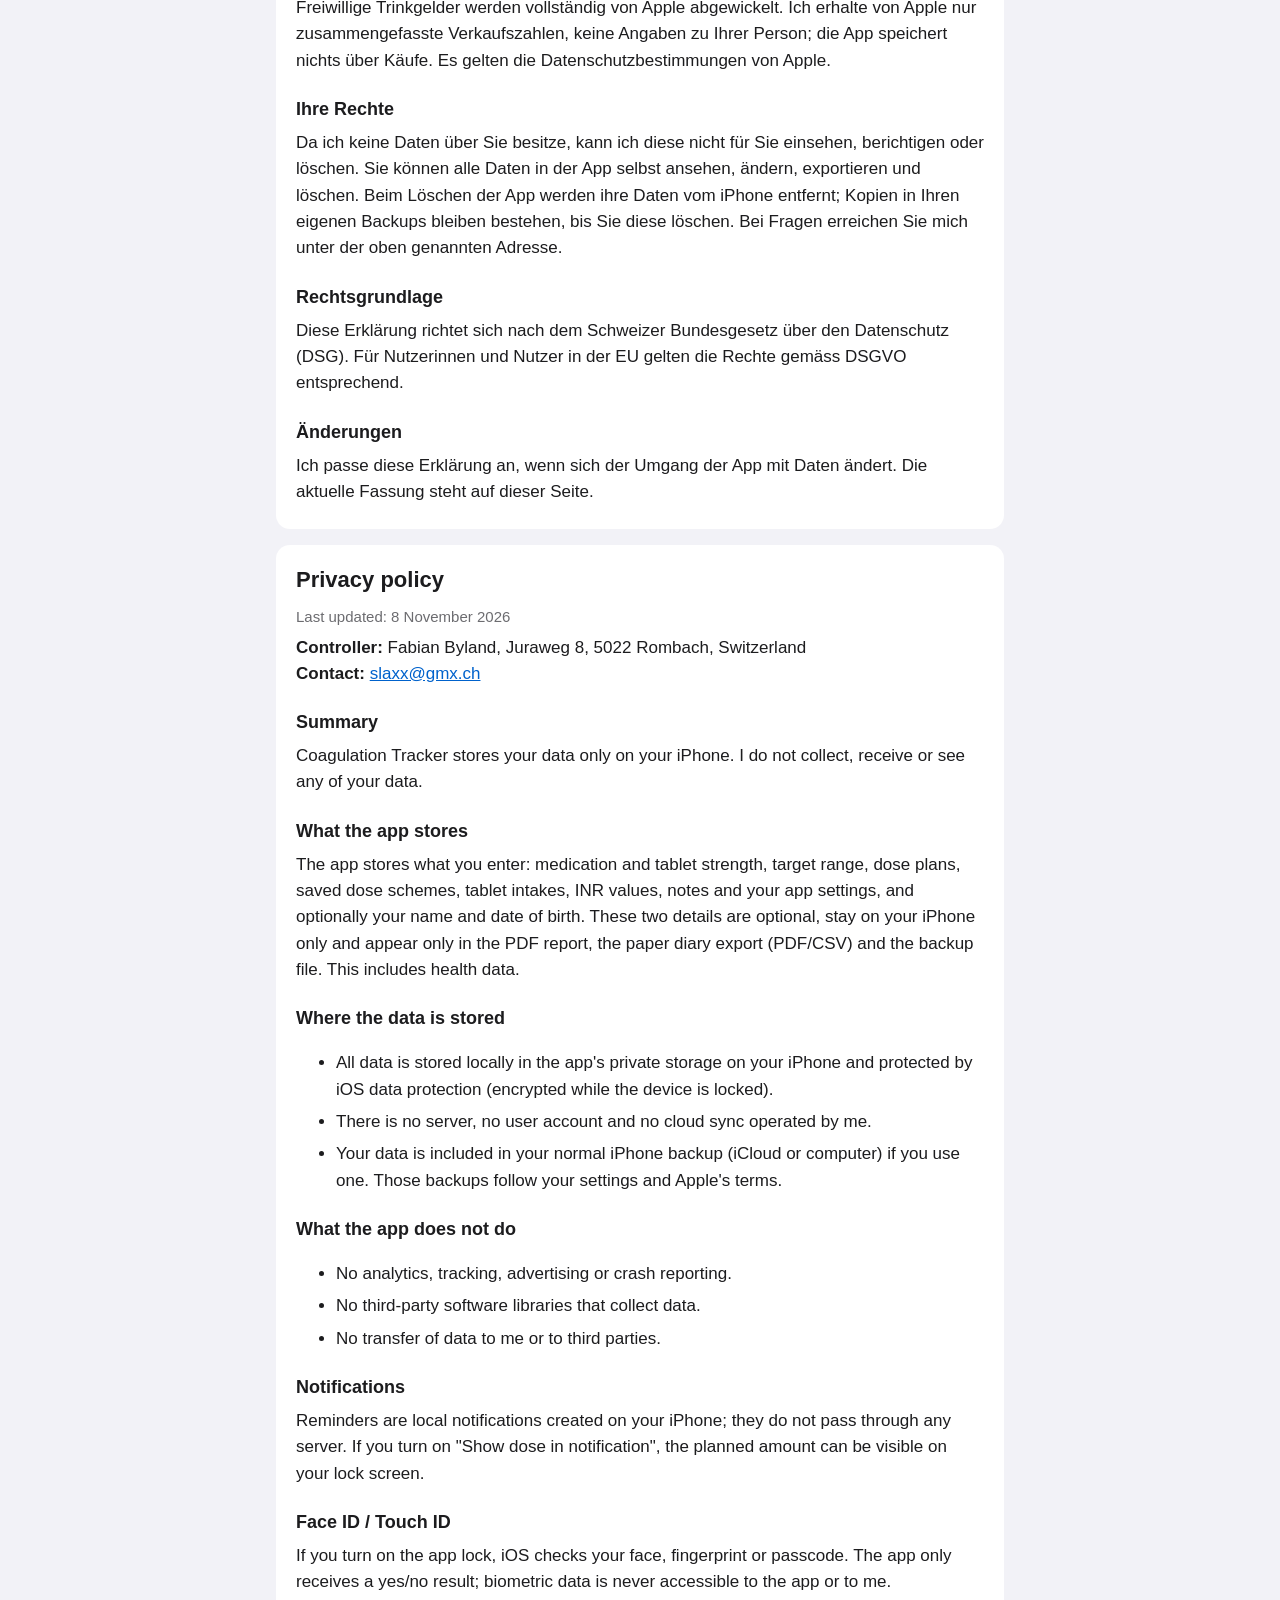
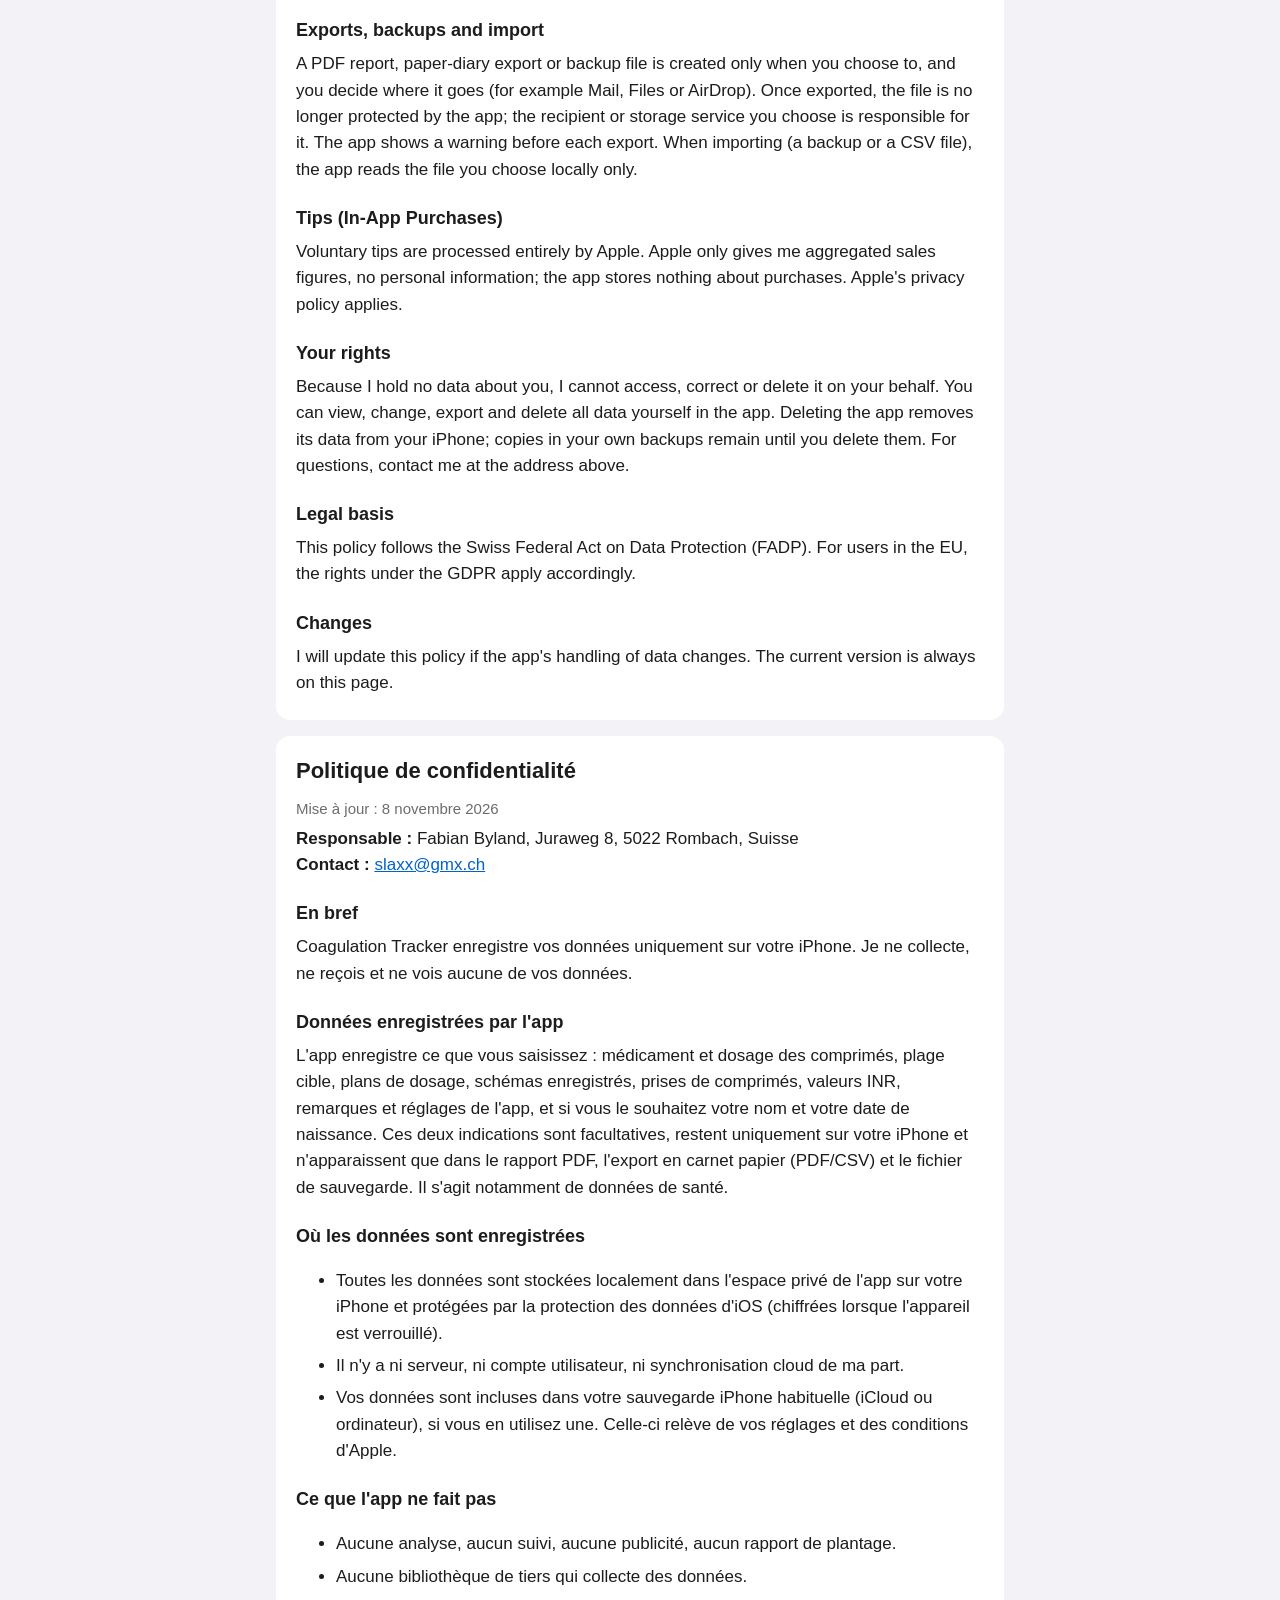
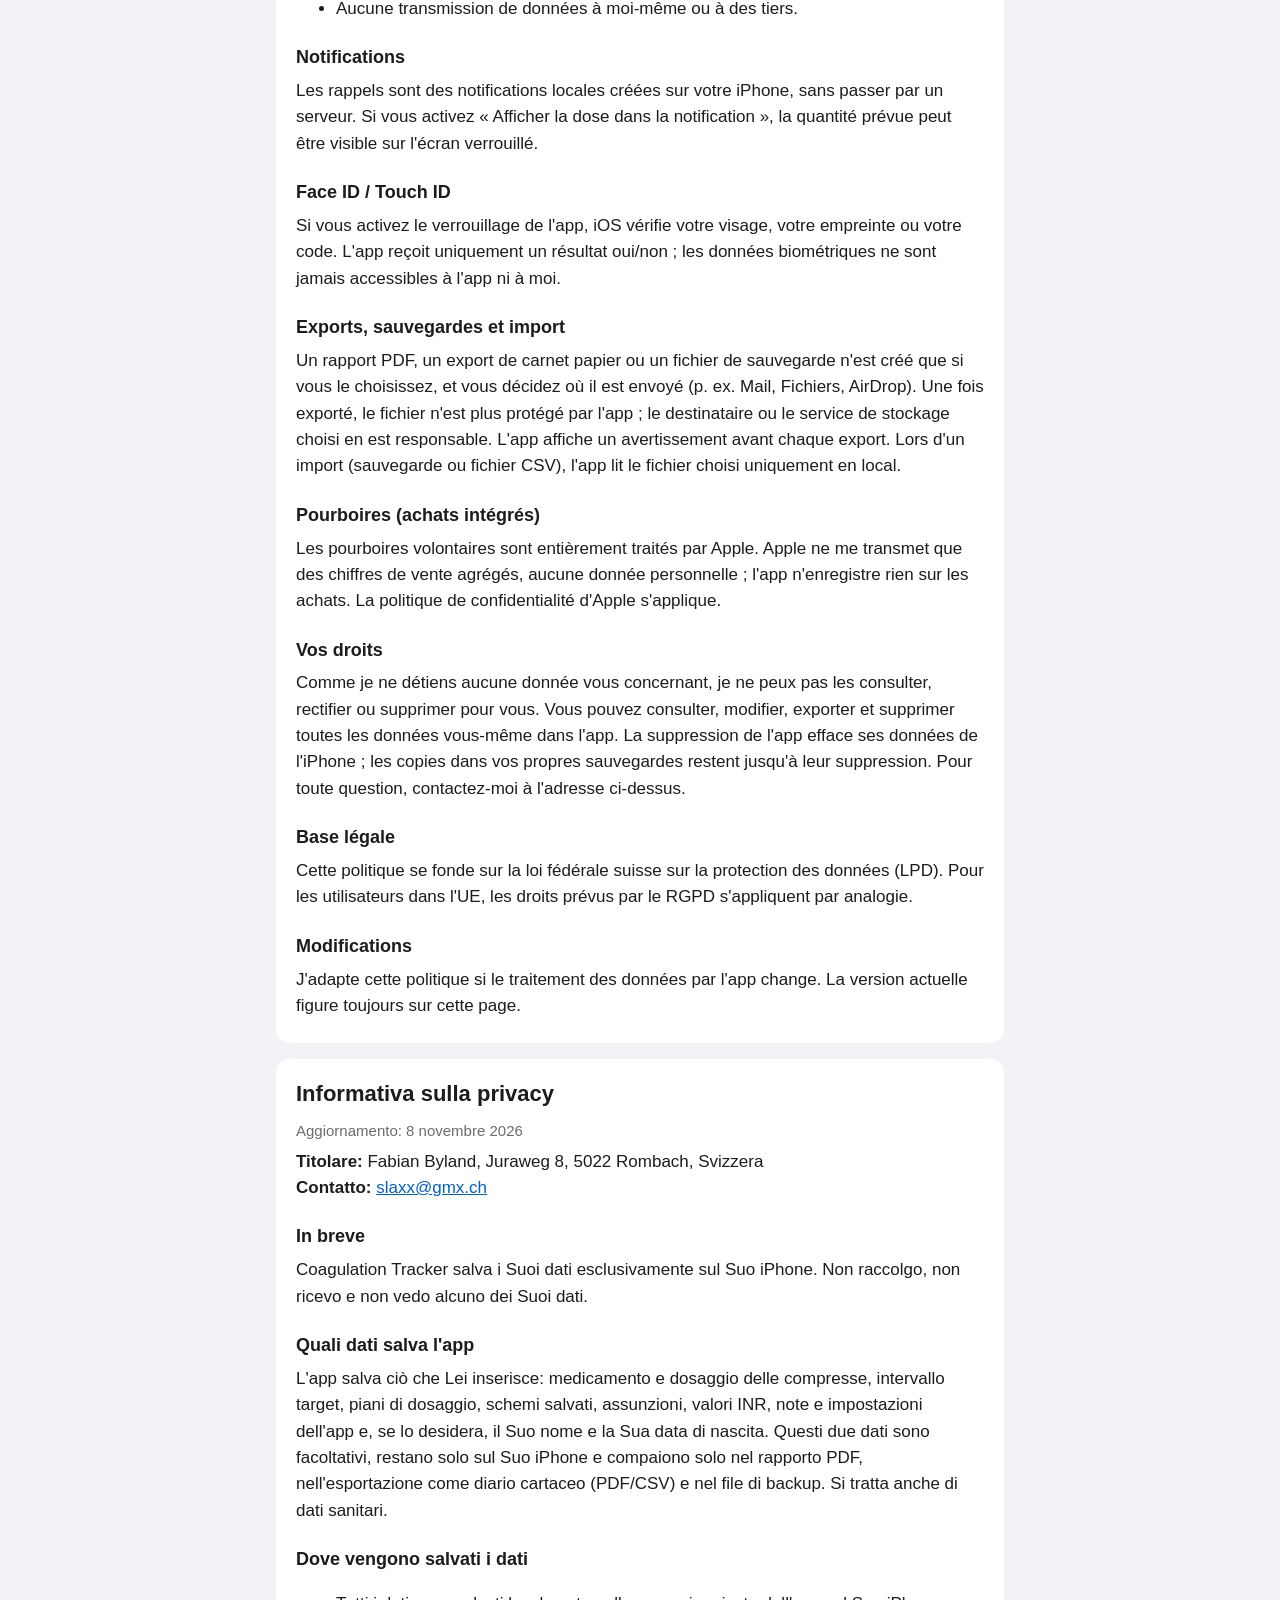
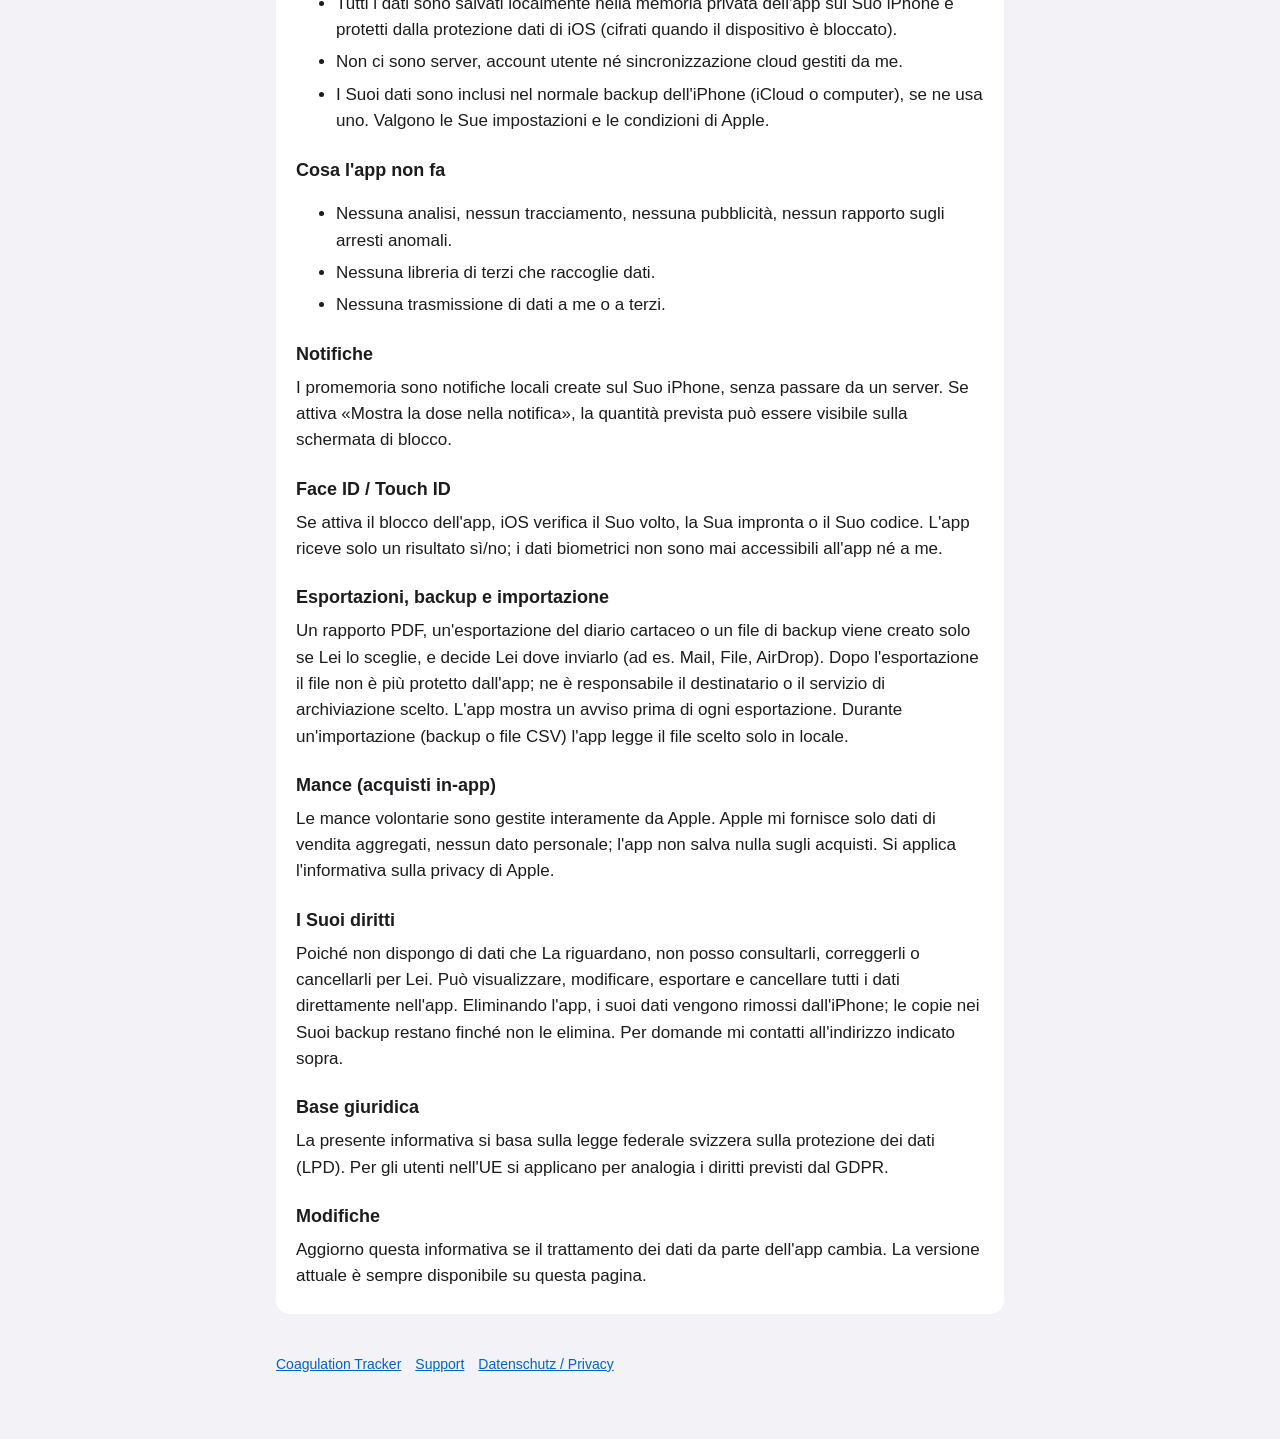
==== commit 39b39dab: "Add files via upload" ====
--- a/privacy.html
+++ b/privacy.html
@@ -15,7 +15,7 @@
 <!-- ======================= DEUTSCH ======================= -->
 <section id="de" class="card" lang="de">
 <h2>Datenschutzerklärung</h2>
-<p class="muted">Stand: 1. November 2026</p>
+<p class="muted">Stand: 8. November 2026</p>
 <p><strong>Verantwortlich:</strong> Fabian Byland, Juraweg 8, 5022 Rombach, Schweiz<br>
 <strong>Kontakt:</strong> <a href="mailto:slaxx@gmx.ch">slaxx@gmx.ch</a></p>
 
@@ -46,7 +46,7 @@
 <p>Wenn Sie die App-Sperre einschalten, prüft iOS Ihr Gesicht, Ihren Fingerabdruck oder Ihren Code. Die App erhält nur ein Ja/Nein-Ergebnis; biometrische Daten sind für die App und für mich nie zugänglich.</p>
 
 <h3>Exporte, Backups und Import</h3>
-<p>Ein PDF-Bericht oder eine Backup-Datei entsteht nur, wenn Sie dies wählen, und Sie entscheiden, wohin sie geht (z. B. Mail, Dateien, AirDrop). Nach dem Export ist die Datei nicht mehr durch die App geschützt; verantwortlich ist dann der von Ihnen gewählte Empfänger oder Speicherdienst. Die App zeigt vor jedem Export einen Hinweis. Beim Import (Backup oder CSV-Datei) liest die App die von Ihnen gewählte Datei nur lokal ein.</p>
+<p>Ein PDF-Bericht, ein Papiertagebuch-Export oder eine Backup-Datei entsteht nur, wenn Sie dies wählen, und Sie entscheiden, wohin sie geht (z. B. Mail, Dateien, AirDrop). Nach dem Export ist die Datei nicht mehr durch die App geschützt; verantwortlich ist dann der von Ihnen gewählte Empfänger oder Speicherdienst. Die App zeigt vor jedem Export einen Hinweis. Beim Import (Backup oder CSV-Datei) liest die App die von Ihnen gewählte Datei nur lokal ein.</p>
 
 <h3>Trinkgeld (In-App-Käufe)</h3>
 <p>Freiwillige Trinkgelder werden vollständig von Apple abgewickelt. Ich erhalte von Apple nur zusammengefasste Verkaufszahlen, keine Angaben zu Ihrer Person; die App speichert nichts über Käufe. Es gelten die Datenschutzbestimmungen von Apple.</p>
@@ -64,7 +64,7 @@
 <!-- ======================= ENGLISH ======================= -->
 <section id="en" class="card" lang="en">
 <h2>Privacy policy</h2>
-<p class="muted">Last updated: 1 November 2026</p>
+<p class="muted">Last updated: 8 November 2026</p>
 <p><strong>Controller:</strong> Fabian Byland, Juraweg 8, 5022 Rombach, Switzerland<br>
 <strong>Contact:</strong> <a href="mailto:slaxx@gmx.ch">slaxx@gmx.ch</a></p>
 
@@ -95,7 +95,7 @@
 <p>If you turn on the app lock, iOS checks your face, fingerprint or passcode. The app only receives a yes/no result; biometric data is never accessible to the app or to me.</p>
 
 <h3>Exports, backups and import</h3>
-<p>A PDF report or backup file is created only when you choose to, and you decide where it goes (for example Mail, Files or AirDrop). Once exported, the file is no longer protected by the app; the recipient or storage service you choose is responsible for it. The app shows a warning before each export. When importing (a backup or a CSV file), the app reads the file you choose locally only.</p>
+<p>A PDF report, paper-diary export or backup file is created only when you choose to, and you decide where it goes (for example Mail, Files or AirDrop). Once exported, the file is no longer protected by the app; the recipient or storage service you choose is responsible for it. The app shows a warning before each export. When importing (a backup or a CSV file), the app reads the file you choose locally only.</p>
 
 <h3>Tips (In-App Purchases)</h3>
 <p>Voluntary tips are processed entirely by Apple. Apple only gives me aggregated sales figures, no personal information; the app stores nothing about purchases. Apple's privacy policy applies.</p>
@@ -113,7 +113,7 @@
 <!-- ======================= FRANÇAIS ======================= -->
 <section id="fr" class="card" lang="fr">
 <h2>Politique de confidentialité</h2>
-<p class="muted">Mise à jour&nbsp;: 1er novembre 2026</p>
+<p class="muted">Mise à jour&nbsp;: 8 novembre 2026</p>
 <p><strong>Responsable&nbsp;:</strong> Fabian Byland, Juraweg 8, 5022 Rombach, Suisse<br>
 <strong>Contact&nbsp;:</strong> <a href="mailto:slaxx@gmx.ch">slaxx@gmx.ch</a></p>
 
@@ -144,7 +144,7 @@
 <p>Si vous activez le verrouillage de l'app, iOS vérifie votre visage, votre empreinte ou votre code. L'app reçoit uniquement un résultat oui/non&nbsp;; les données biométriques ne sont jamais accessibles à l'app ni à moi.</p>
 
 <h3>Exports, sauvegardes et import</h3>
-<p>Un rapport PDF ou un fichier de sauvegarde n'est créé que si vous le choisissez, et vous décidez où il est envoyé (p. ex. Mail, Fichiers, AirDrop). Une fois exporté, le fichier n'est plus protégé par l'app&nbsp;; le destinataire ou le service de stockage choisi en est responsable. L'app affiche un avertissement avant chaque export. Lors d'un import (sauvegarde ou fichier CSV), l'app lit le fichier choisi uniquement en local.</p>
+<p>Un rapport PDF, un export de carnet papier ou un fichier de sauvegarde n'est créé que si vous le choisissez, et vous décidez où il est envoyé (p. ex. Mail, Fichiers, AirDrop). Une fois exporté, le fichier n'est plus protégé par l'app&nbsp;; le destinataire ou le service de stockage choisi en est responsable. L'app affiche un avertissement avant chaque export. Lors d'un import (sauvegarde ou fichier CSV), l'app lit le fichier choisi uniquement en local.</p>
 
 <h3>Pourboires (achats intégrés)</h3>
 <p>Les pourboires volontaires sont entièrement traités par Apple. Apple ne me transmet que des chiffres de vente agrégés, aucune donnée personnelle&nbsp;; l'app n'enregistre rien sur les achats. La politique de confidentialité d'Apple s'applique.</p>
@@ -162,7 +162,7 @@
 <!-- ======================= ITALIANO ======================= -->
 <section id="it" class="card" lang="it">
 <h2>Informativa sulla privacy</h2>
-<p class="muted">Aggiornamento: 1° novembre 2026</p>
+<p class="muted">Aggiornamento: 8 novembre 2026</p>
 <p><strong>Titolare:</strong> Fabian Byland, Juraweg 8, 5022 Rombach, Svizzera<br>
 <strong>Contatto:</strong> <a href="mailto:slaxx@gmx.ch">slaxx@gmx.ch</a></p>
 
@@ -193,7 +193,7 @@
 <p>Se attiva il blocco dell'app, iOS verifica il Suo volto, la Sua impronta o il Suo codice. L'app riceve solo un risultato sì/no; i dati biometrici non sono mai accessibili all'app né a me.</p>
 
 <h3>Esportazioni, backup e importazione</h3>
-<p>Un rapporto PDF o un file di backup viene creato solo se Lei lo sceglie, e decide Lei dove inviarlo (ad es. Mail, File, AirDrop). Dopo l'esportazione il file non è più protetto dall'app; ne è responsabile il destinatario o il servizio di archiviazione scelto. L'app mostra un avviso prima di ogni esportazione. Durante un'importazione (backup o file CSV) l'app legge il file scelto solo in locale.</p>
+<p>Un rapporto PDF, un'esportazione del diario cartaceo o un file di backup viene creato solo se Lei lo sceglie, e decide Lei dove inviarlo (ad es. Mail, File, AirDrop). Dopo l'esportazione il file non è più protetto dall'app; ne è responsabile il destinatario o il servizio di archiviazione scelto. L'app mostra un avviso prima di ogni esportazione. Durante un'importazione (backup o file CSV) l'app legge il file scelto solo in locale.</p>
 
 <h3>Mance (acquisti in-app)</h3>
 <p>Le mance volontarie sono gestite interamente da Apple. Apple mi fornisce solo dati di vendita aggregati, nessun dato personale; l'app non salva nulla sugli acquisti. Si applica l'informativa sulla privacy di Apple.</p>
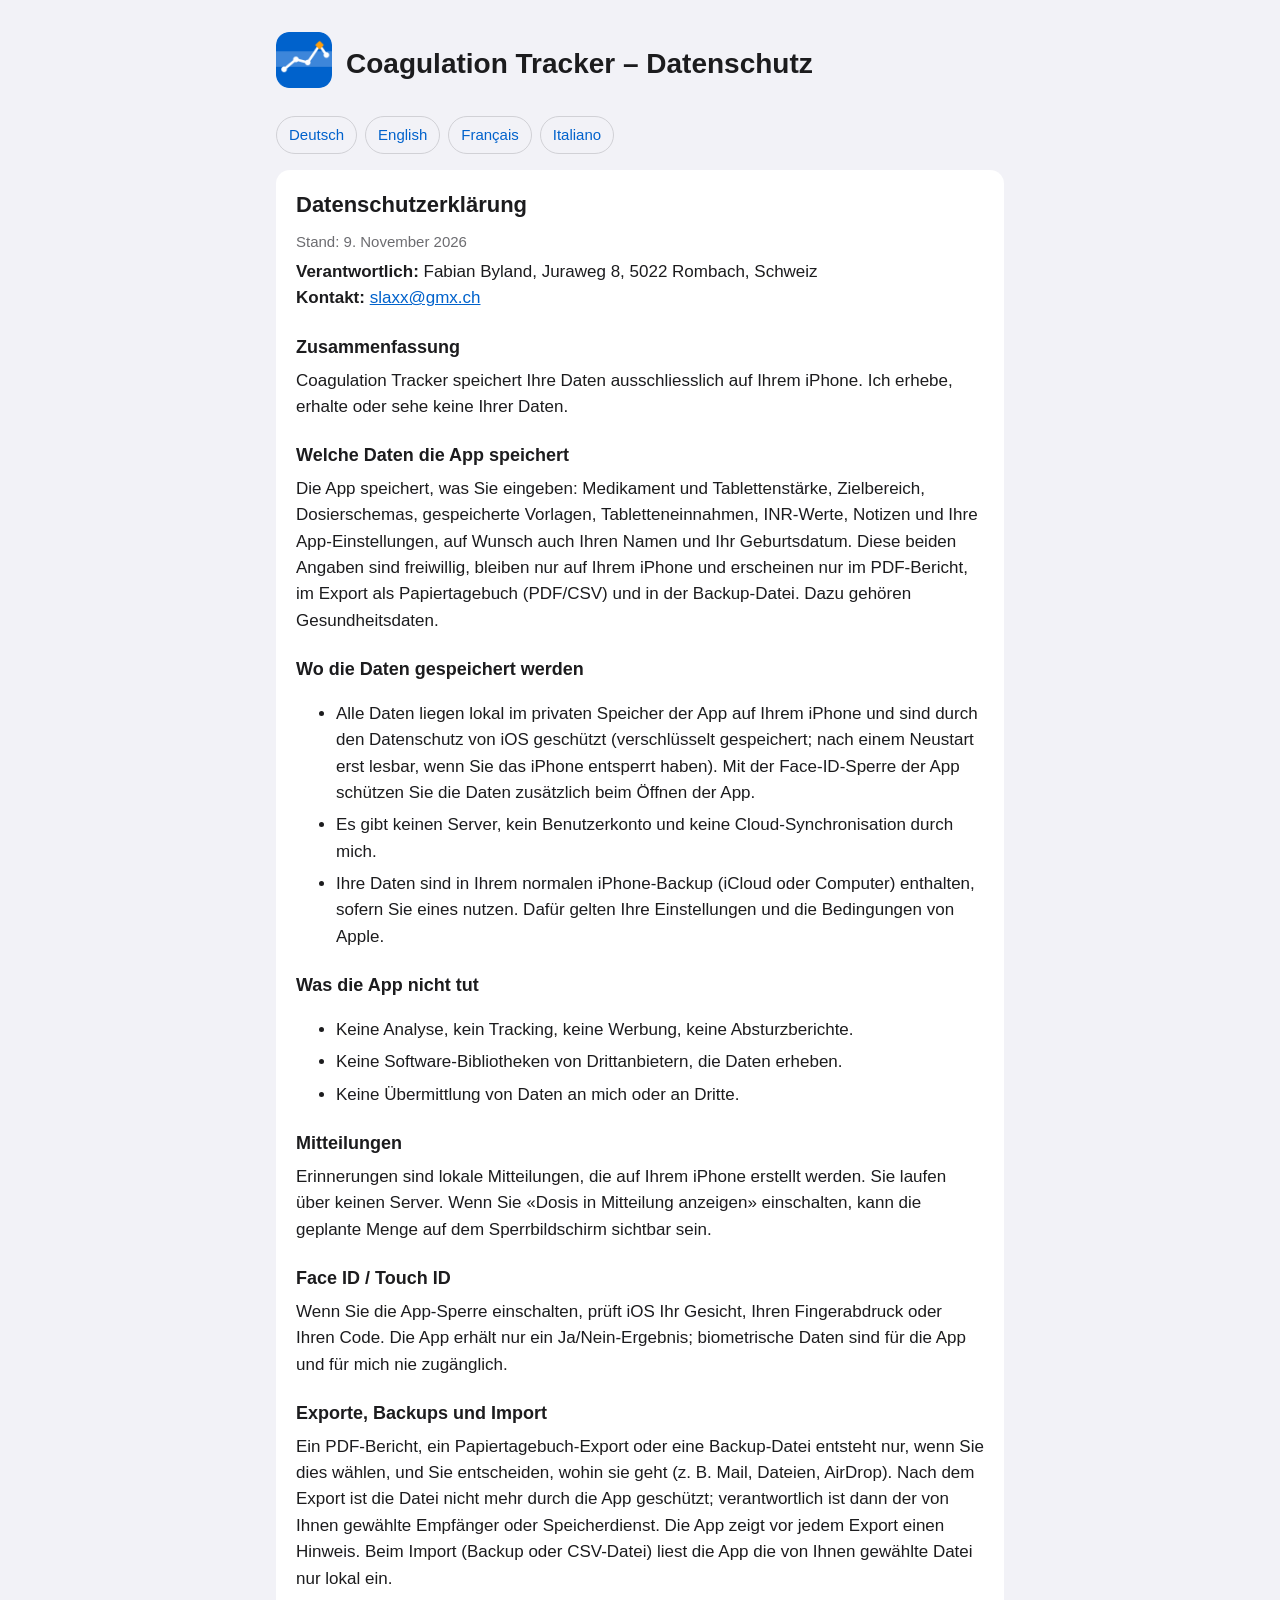
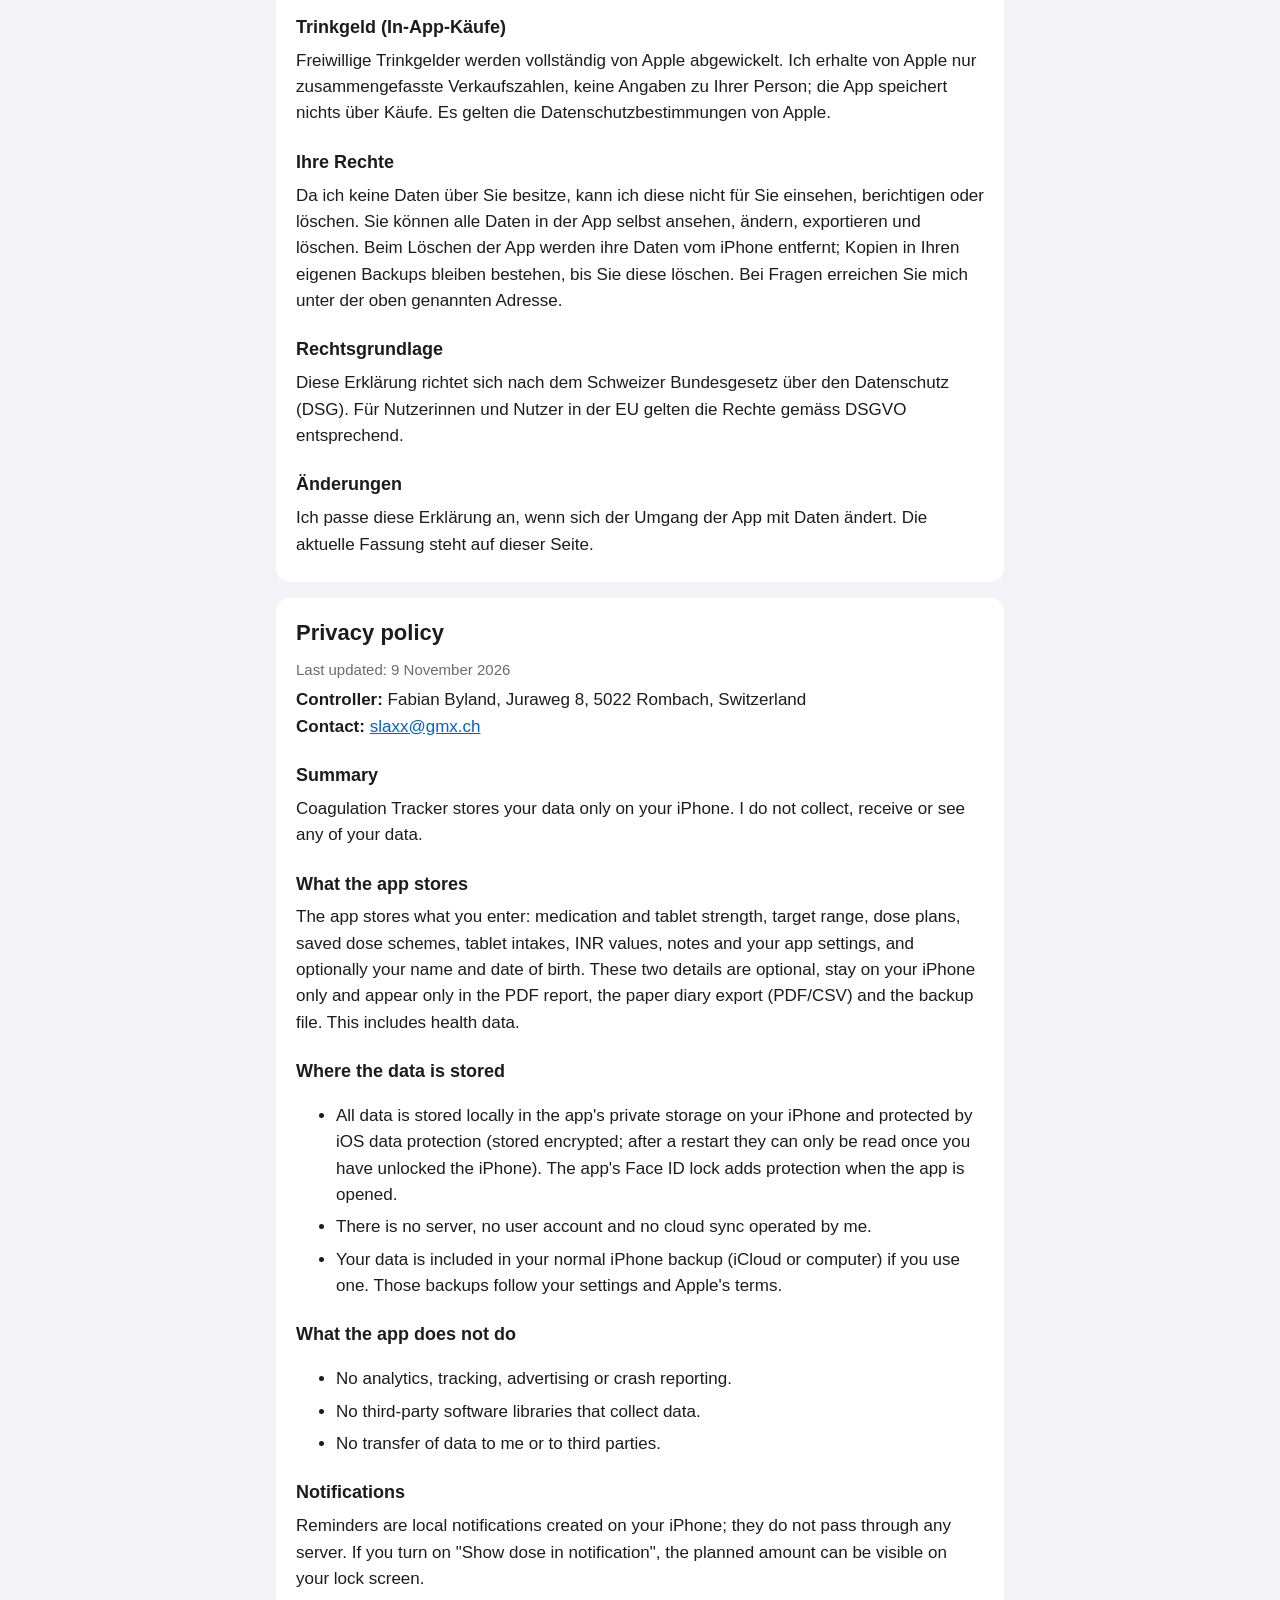
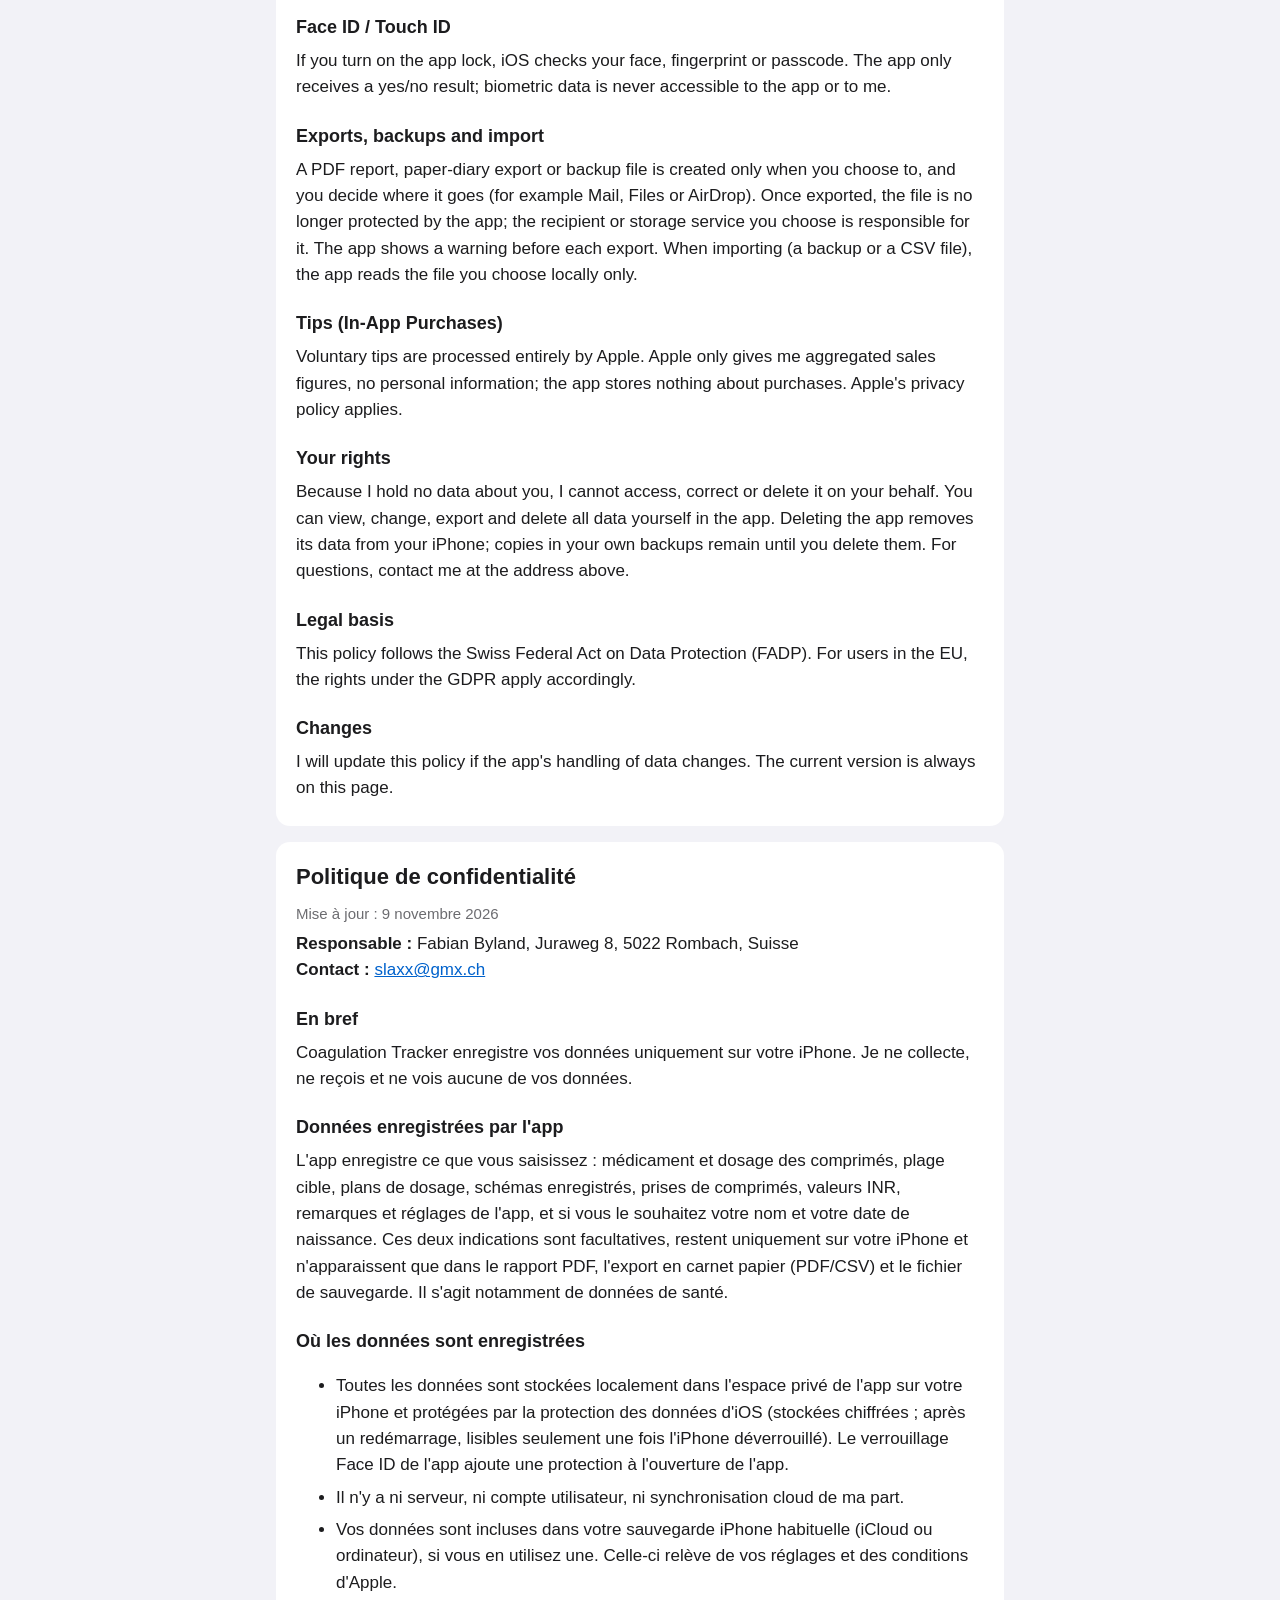
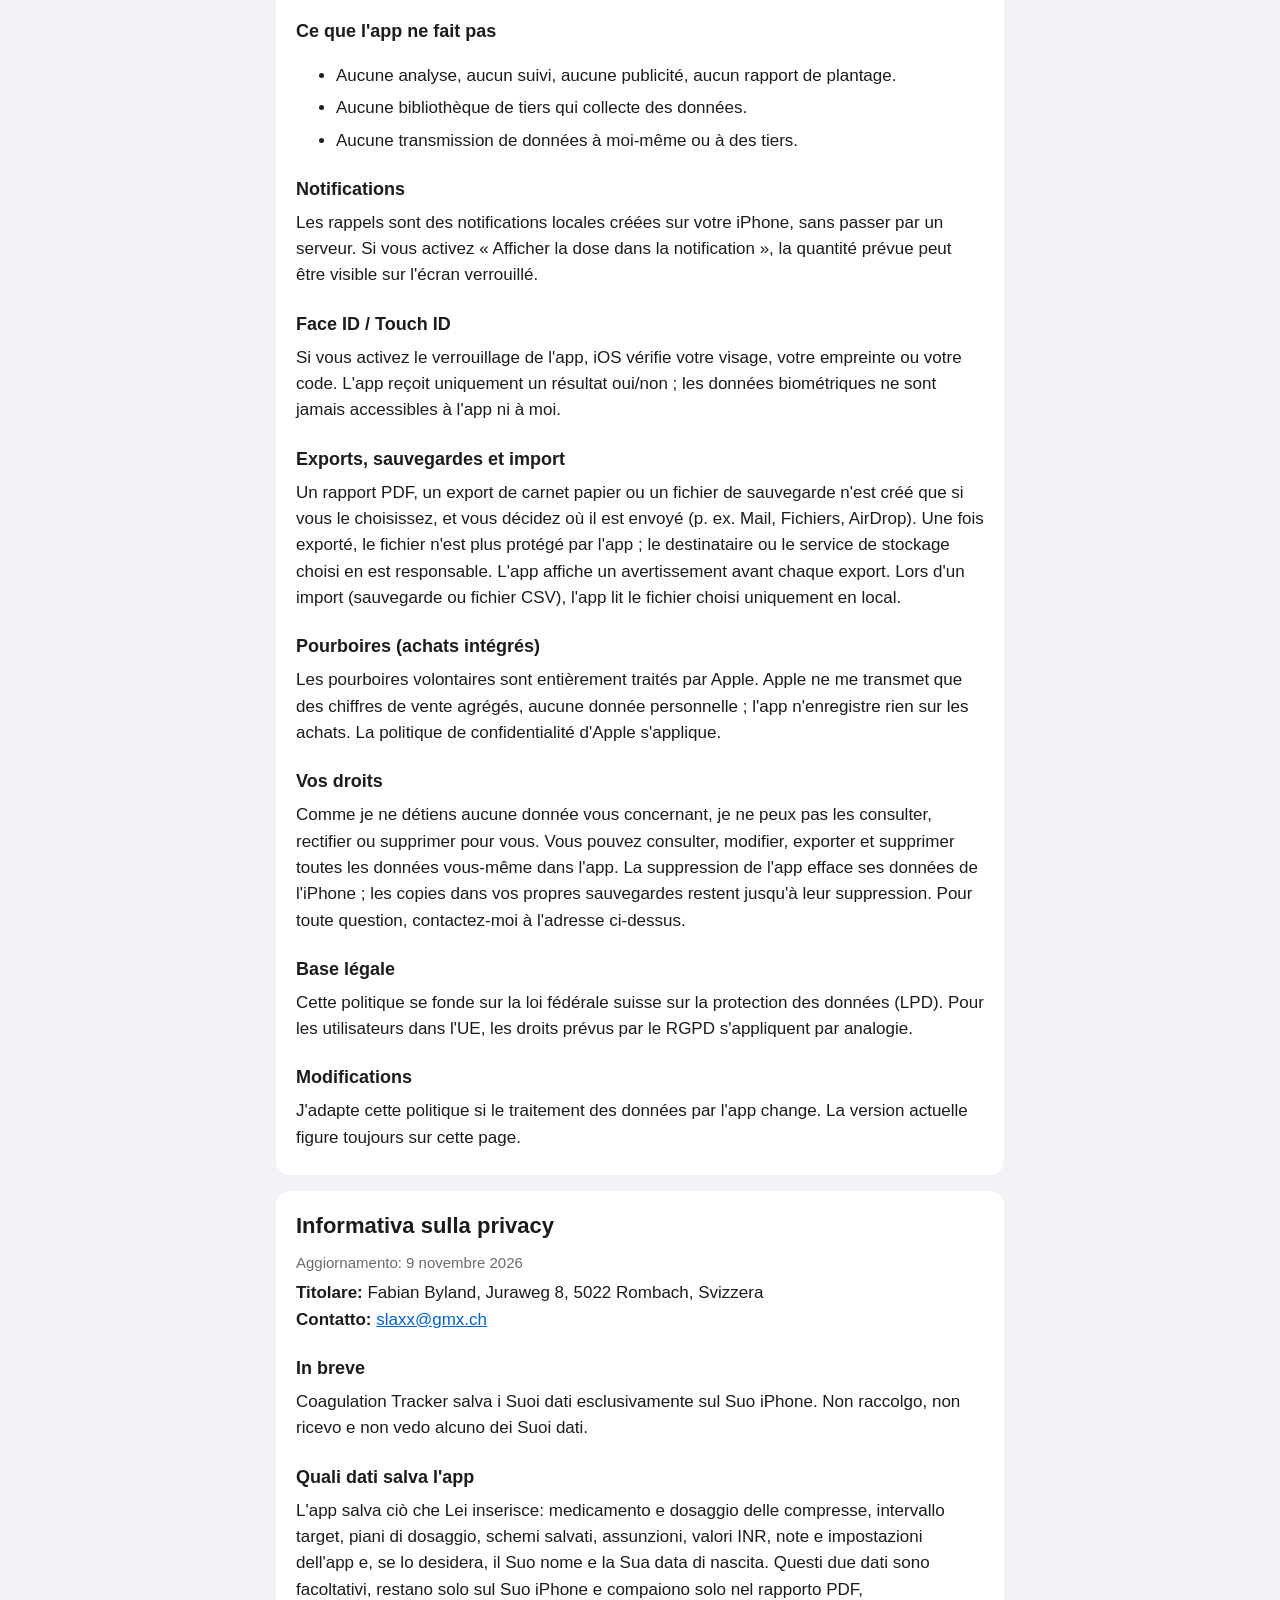
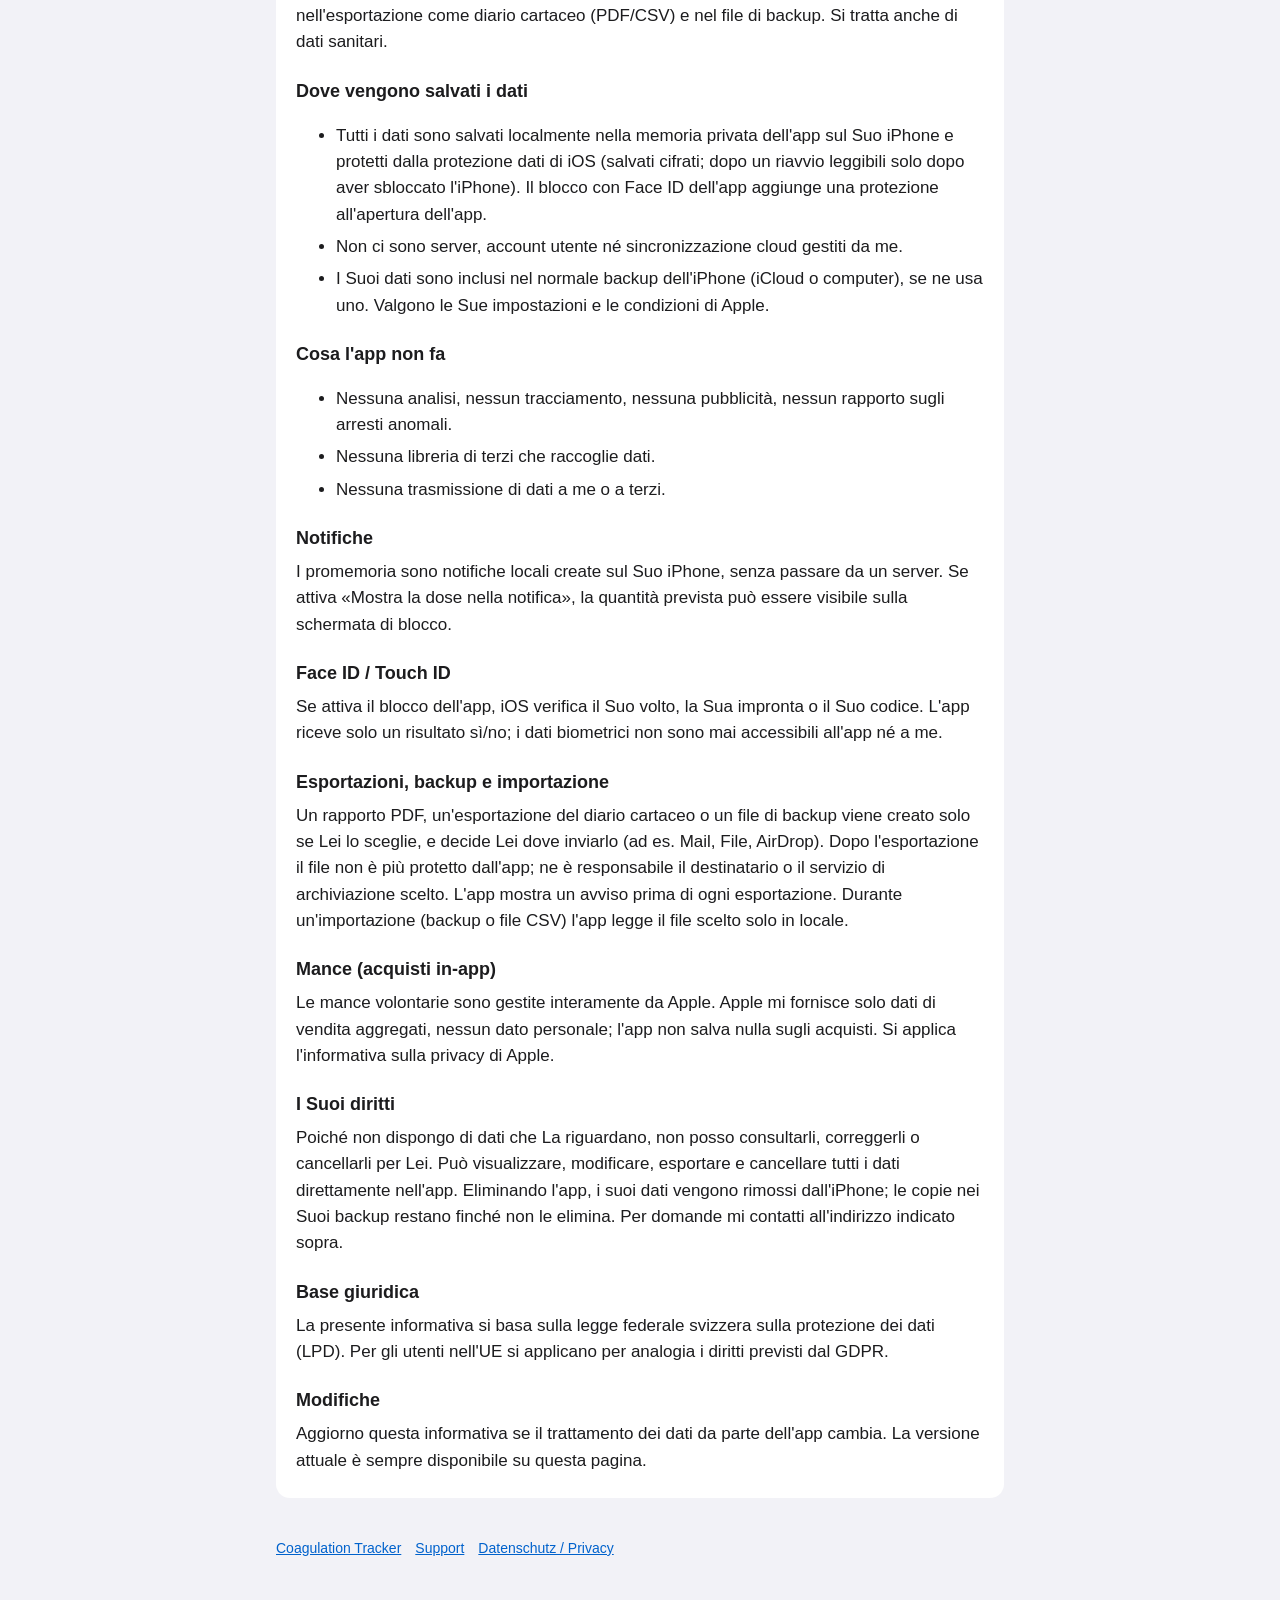
==== commit dc5f6a6d: "Add files via upload" ====
--- a/privacy.html
+++ b/privacy.html
@@ -15,7 +15,7 @@
 <!-- ======================= DEUTSCH ======================= -->
 <section id="de" class="card" lang="de">
 <h2>Datenschutzerklärung</h2>
-<p class="muted">Stand: 8. November 2026</p>
+<p class="muted">Stand: 9. November 2026</p>
 <p><strong>Verantwortlich:</strong> Fabian Byland, Juraweg 8, 5022 Rombach, Schweiz<br>
 <strong>Kontakt:</strong> <a href="mailto:slaxx@gmx.ch">slaxx@gmx.ch</a></p>
 
@@ -27,7 +27,7 @@
 
 <h3>Wo die Daten gespeichert werden</h3>
 <ul>
-<li>Alle Daten liegen lokal im privaten Speicher der App auf Ihrem iPhone und sind durch den Datenschutz von iOS geschützt (verschlüsselt, solange das Gerät gesperrt ist).</li>
+<li>Alle Daten liegen lokal im privaten Speicher der App auf Ihrem iPhone und sind durch den Datenschutz von iOS geschützt (verschlüsselt gespeichert; nach einem Neustart erst lesbar, wenn Sie das iPhone entsperrt haben). Mit der Face-ID-Sperre der App schützen Sie die Daten zusätzlich beim Öffnen der App.</li>
 <li>Es gibt keinen Server, kein Benutzerkonto und keine Cloud-Synchronisation durch mich.</li>
 <li>Ihre Daten sind in Ihrem normalen iPhone-Backup (iCloud oder Computer) enthalten, sofern Sie eines nutzen. Dafür gelten Ihre Einstellungen und die Bedingungen von Apple.</li>
 </ul>
@@ -64,7 +64,7 @@
 <!-- ======================= ENGLISH ======================= -->
 <section id="en" class="card" lang="en">
 <h2>Privacy policy</h2>
-<p class="muted">Last updated: 8 November 2026</p>
+<p class="muted">Last updated: 9 November 2026</p>
 <p><strong>Controller:</strong> Fabian Byland, Juraweg 8, 5022 Rombach, Switzerland<br>
 <strong>Contact:</strong> <a href="mailto:slaxx@gmx.ch">slaxx@gmx.ch</a></p>
 
@@ -76,7 +76,7 @@
 
 <h3>Where the data is stored</h3>
 <ul>
-<li>All data is stored locally in the app's private storage on your iPhone and protected by iOS data protection (encrypted while the device is locked).</li>
+<li>All data is stored locally in the app's private storage on your iPhone and protected by iOS data protection (stored encrypted; after a restart they can only be read once you have unlocked the iPhone). The app's Face ID lock adds protection when the app is opened.</li>
 <li>There is no server, no user account and no cloud sync operated by me.</li>
 <li>Your data is included in your normal iPhone backup (iCloud or computer) if you use one. Those backups follow your settings and Apple's terms.</li>
 </ul>
@@ -113,7 +113,7 @@
 <!-- ======================= FRANÇAIS ======================= -->
 <section id="fr" class="card" lang="fr">
 <h2>Politique de confidentialité</h2>
-<p class="muted">Mise à jour&nbsp;: 8 novembre 2026</p>
+<p class="muted">Mise à jour&nbsp;: 9 novembre 2026</p>
 <p><strong>Responsable&nbsp;:</strong> Fabian Byland, Juraweg 8, 5022 Rombach, Suisse<br>
 <strong>Contact&nbsp;:</strong> <a href="mailto:slaxx@gmx.ch">slaxx@gmx.ch</a></p>
 
@@ -125,7 +125,7 @@
 
 <h3>Où les données sont enregistrées</h3>
 <ul>
-<li>Toutes les données sont stockées localement dans l'espace privé de l'app sur votre iPhone et protégées par la protection des données d'iOS (chiffrées lorsque l'appareil est verrouillé).</li>
+<li>Toutes les données sont stockées localement dans l'espace privé de l'app sur votre iPhone et protégées par la protection des données d'iOS (stockées chiffrées&nbsp;; après un redémarrage, lisibles seulement une fois l'iPhone déverrouillé). Le verrouillage Face ID de l'app ajoute une protection à l'ouverture de l'app.</li>
 <li>Il n'y a ni serveur, ni compte utilisateur, ni synchronisation cloud de ma part.</li>
 <li>Vos données sont incluses dans votre sauvegarde iPhone habituelle (iCloud ou ordinateur), si vous en utilisez une. Celle-ci relève de vos réglages et des conditions d'Apple.</li>
 </ul>
@@ -162,7 +162,7 @@
 <!-- ======================= ITALIANO ======================= -->
 <section id="it" class="card" lang="it">
 <h2>Informativa sulla privacy</h2>
-<p class="muted">Aggiornamento: 8 novembre 2026</p>
+<p class="muted">Aggiornamento: 9 novembre 2026</p>
 <p><strong>Titolare:</strong> Fabian Byland, Juraweg 8, 5022 Rombach, Svizzera<br>
 <strong>Contatto:</strong> <a href="mailto:slaxx@gmx.ch">slaxx@gmx.ch</a></p>
 
@@ -174,7 +174,7 @@
 
 <h3>Dove vengono salvati i dati</h3>
 <ul>
-<li>Tutti i dati sono salvati localmente nella memoria privata dell'app sul Suo iPhone e protetti dalla protezione dati di iOS (cifrati quando il dispositivo è bloccato).</li>
+<li>Tutti i dati sono salvati localmente nella memoria privata dell'app sul Suo iPhone e protetti dalla protezione dati di iOS (salvati cifrati; dopo un riavvio leggibili solo dopo aver sbloccato l'iPhone). Il blocco con Face ID dell'app aggiunge una protezione all'apertura dell'app.</li>
 <li>Non ci sono server, account utente né sincronizzazione cloud gestiti da me.</li>
 <li>I Suoi dati sono inclusi nel normale backup dell'iPhone (iCloud o computer), se ne usa uno. Valgono le Sue impostazioni e le condizioni di Apple.</li>
 </ul>
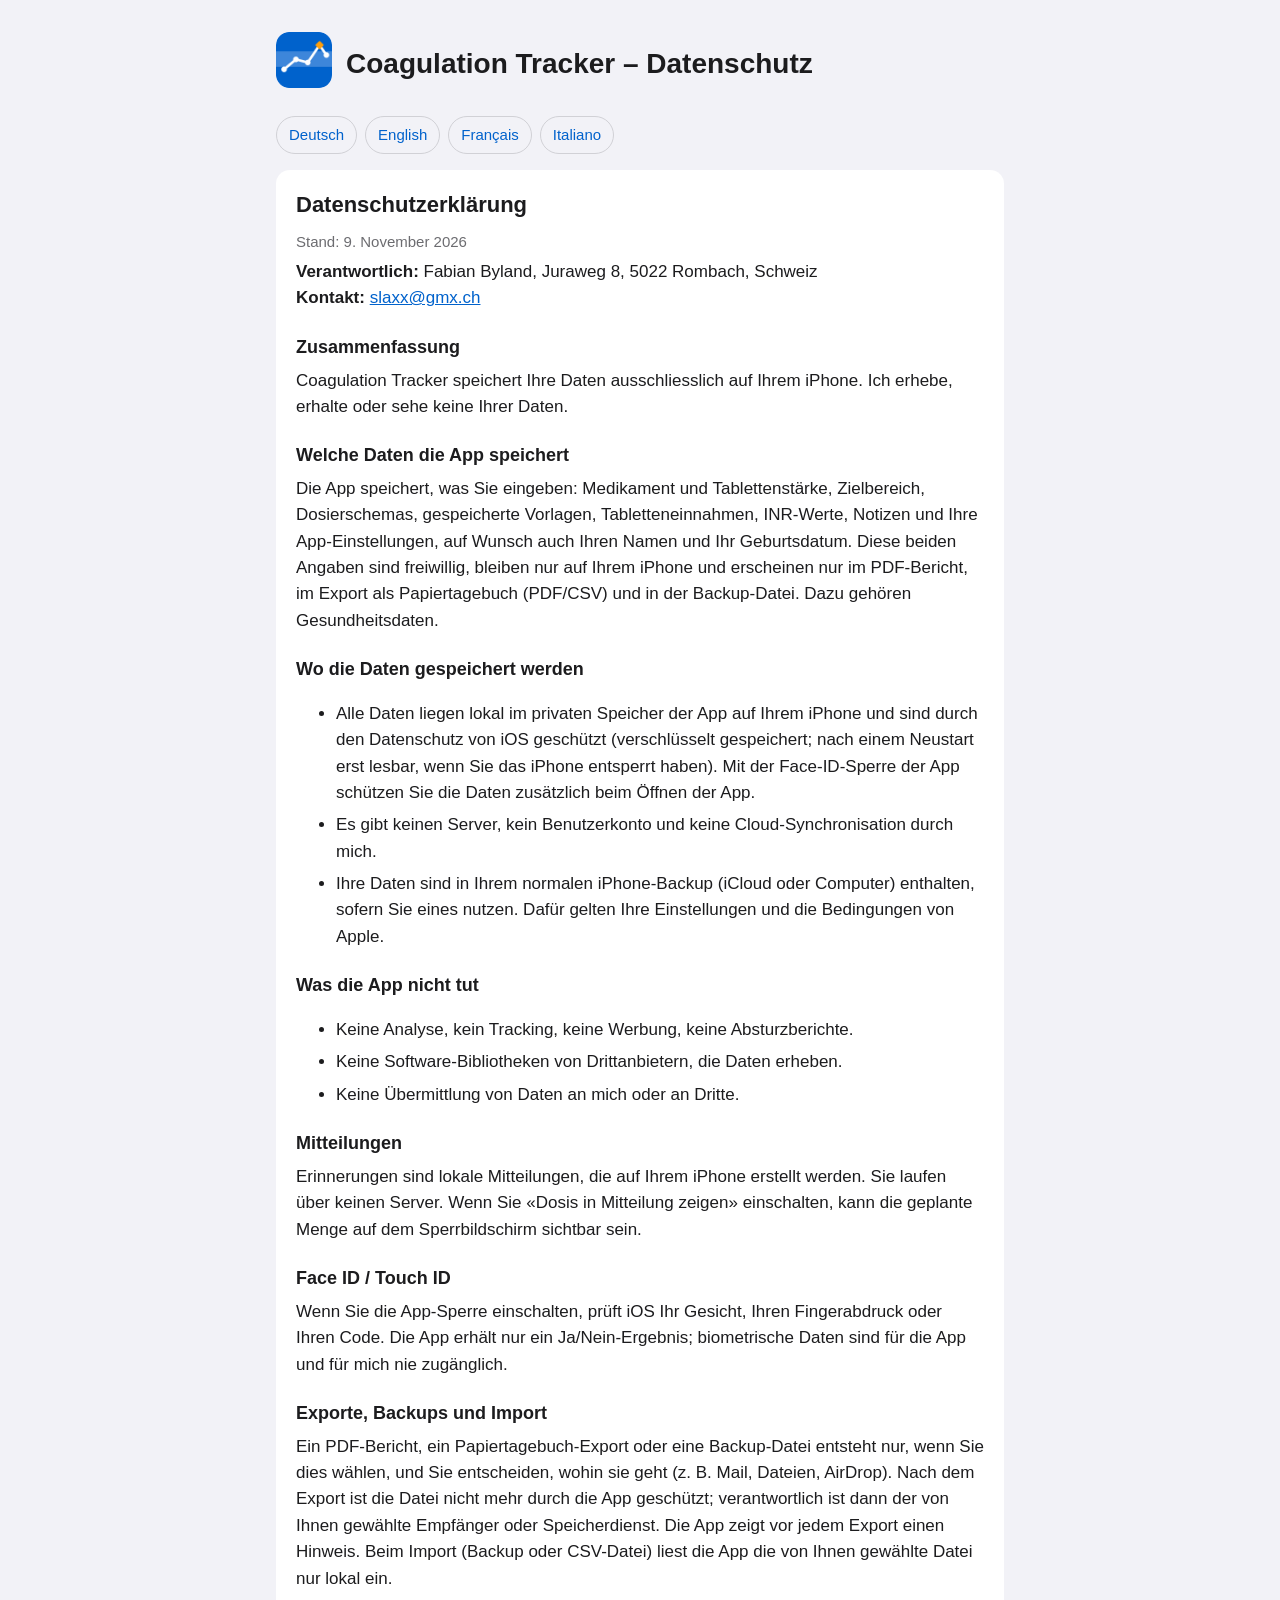
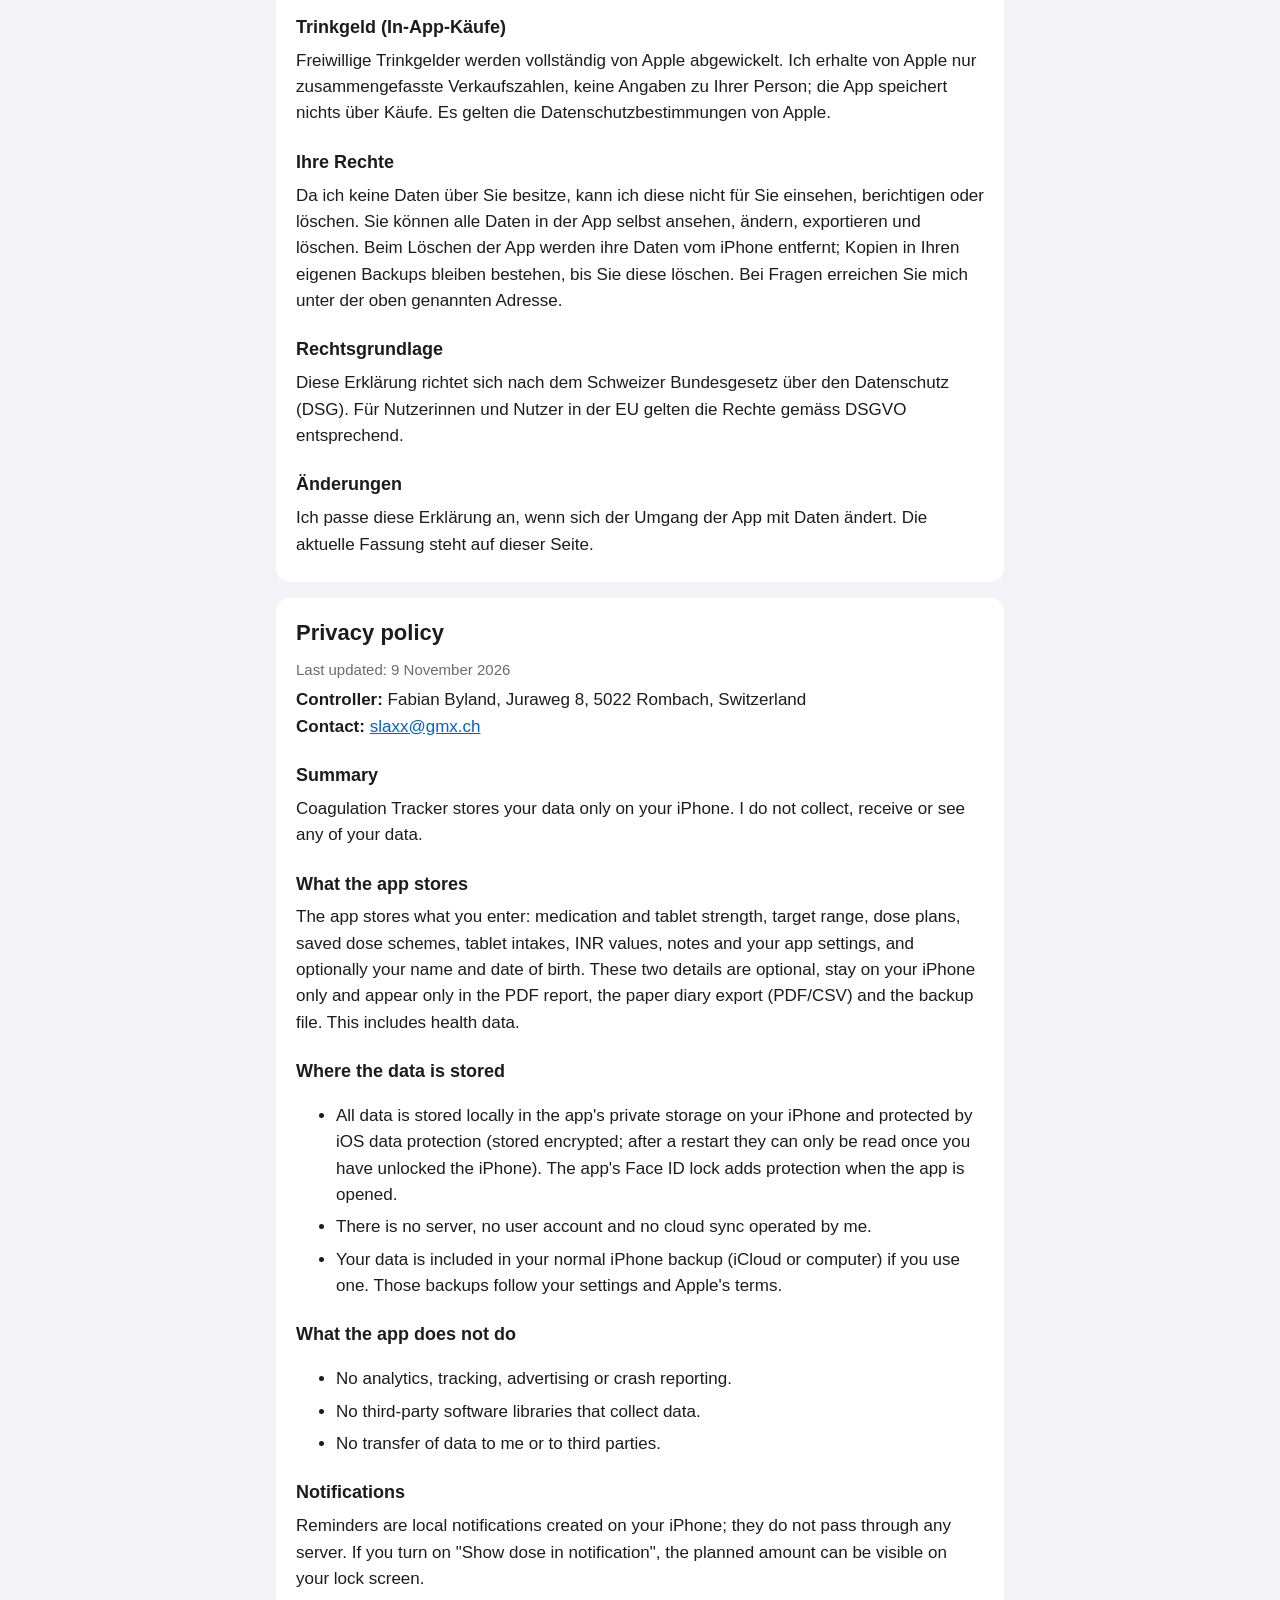
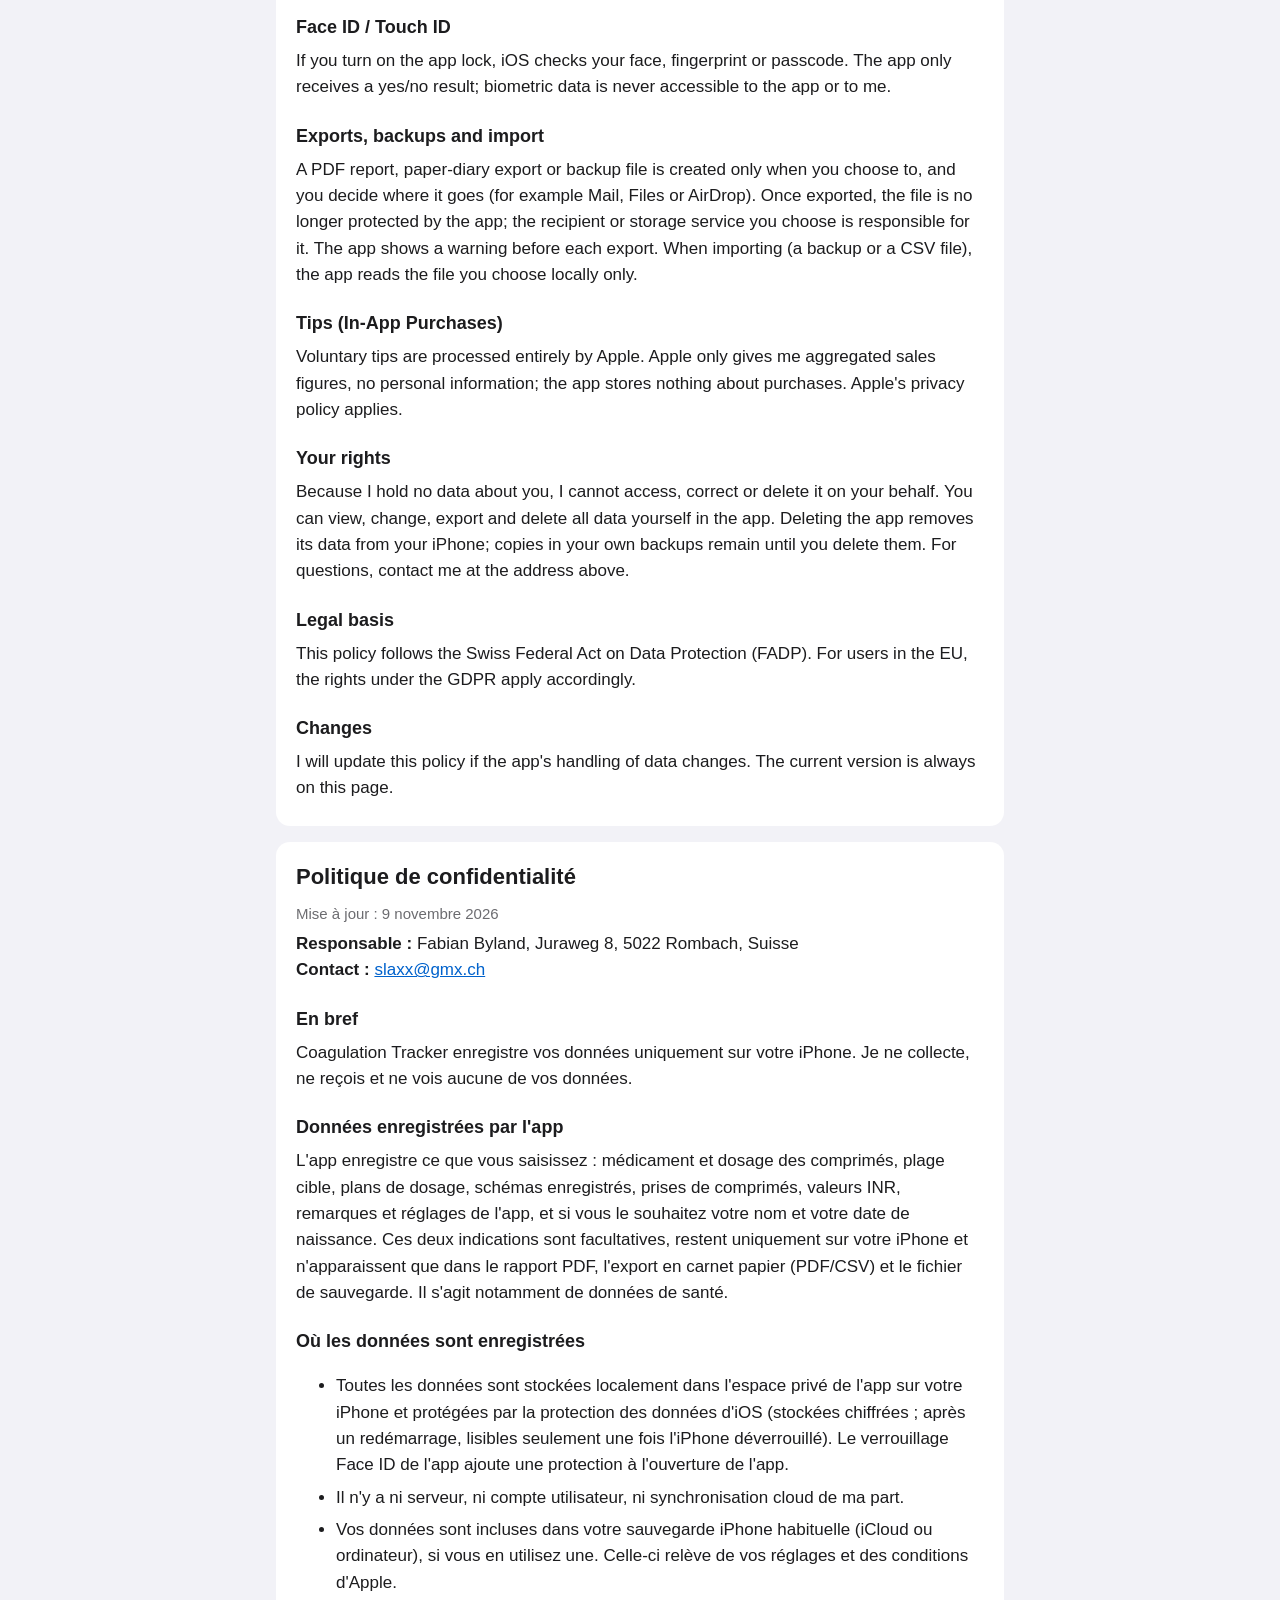
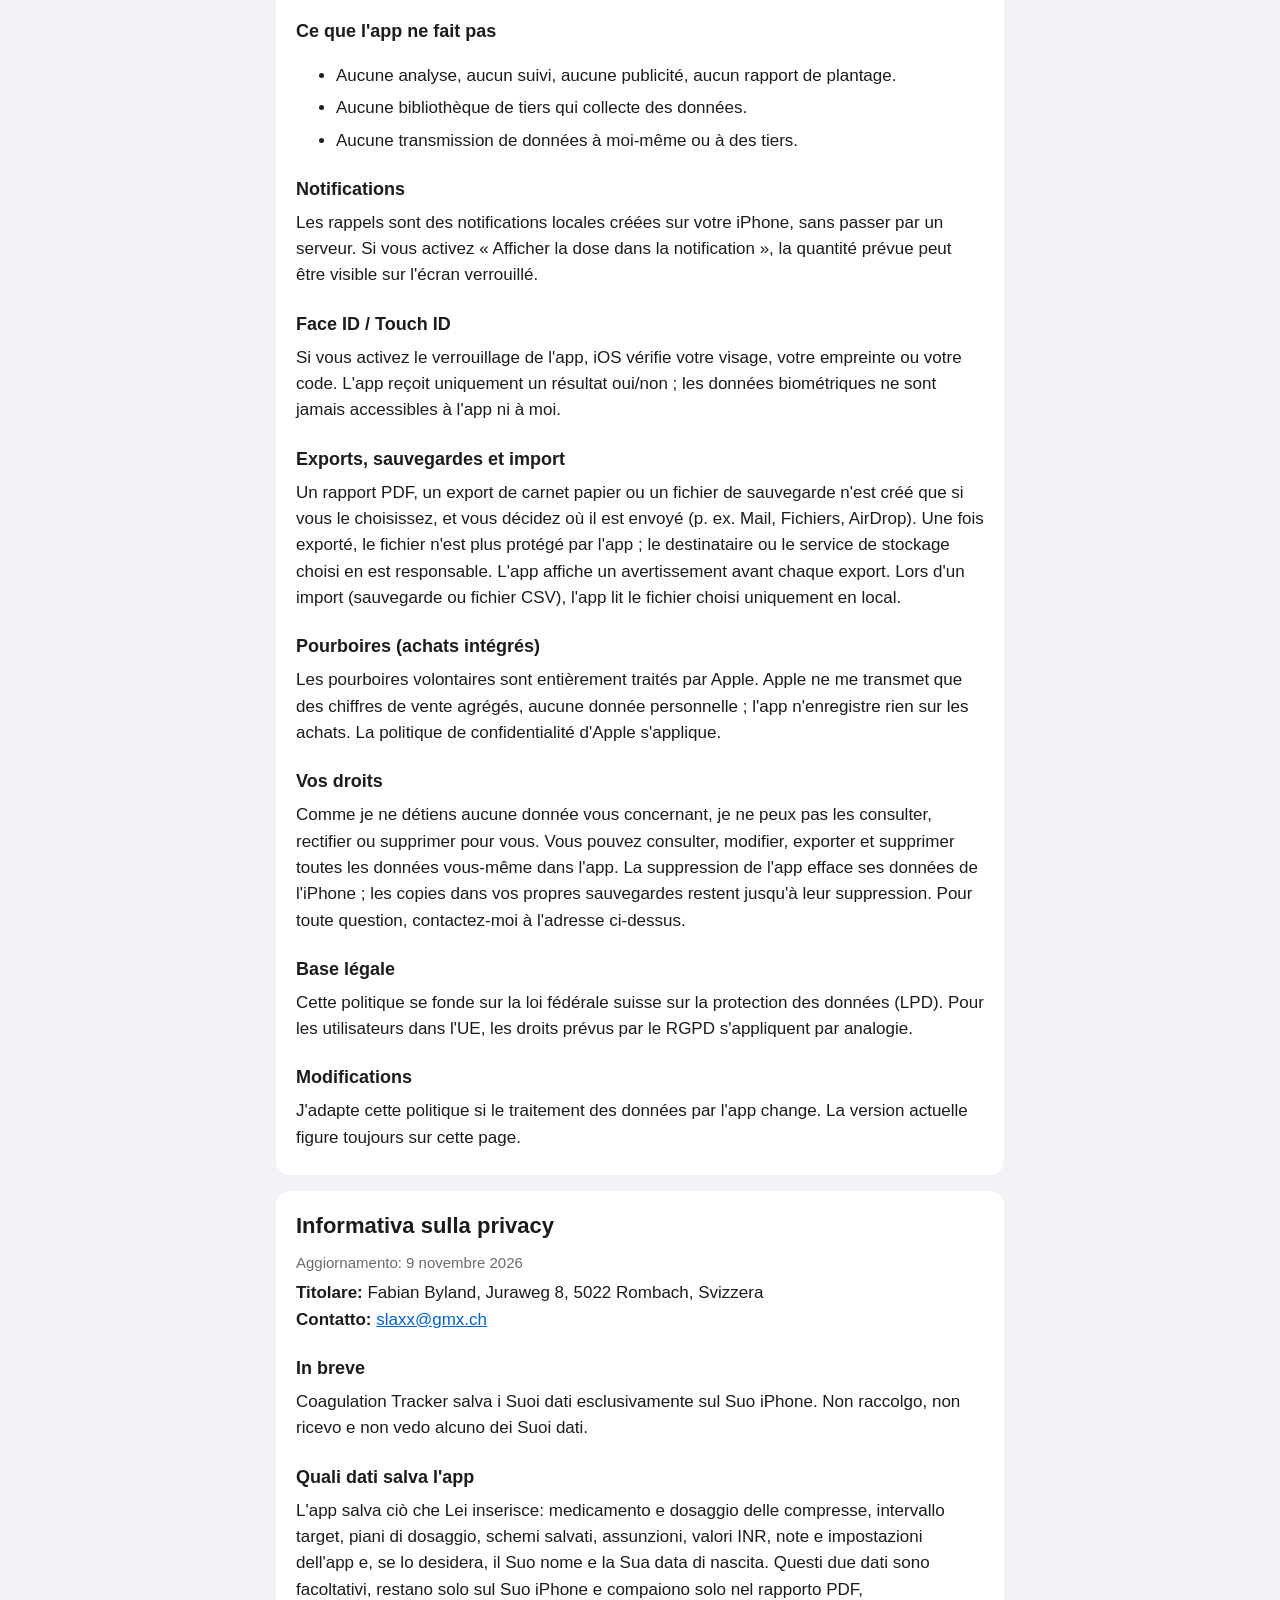
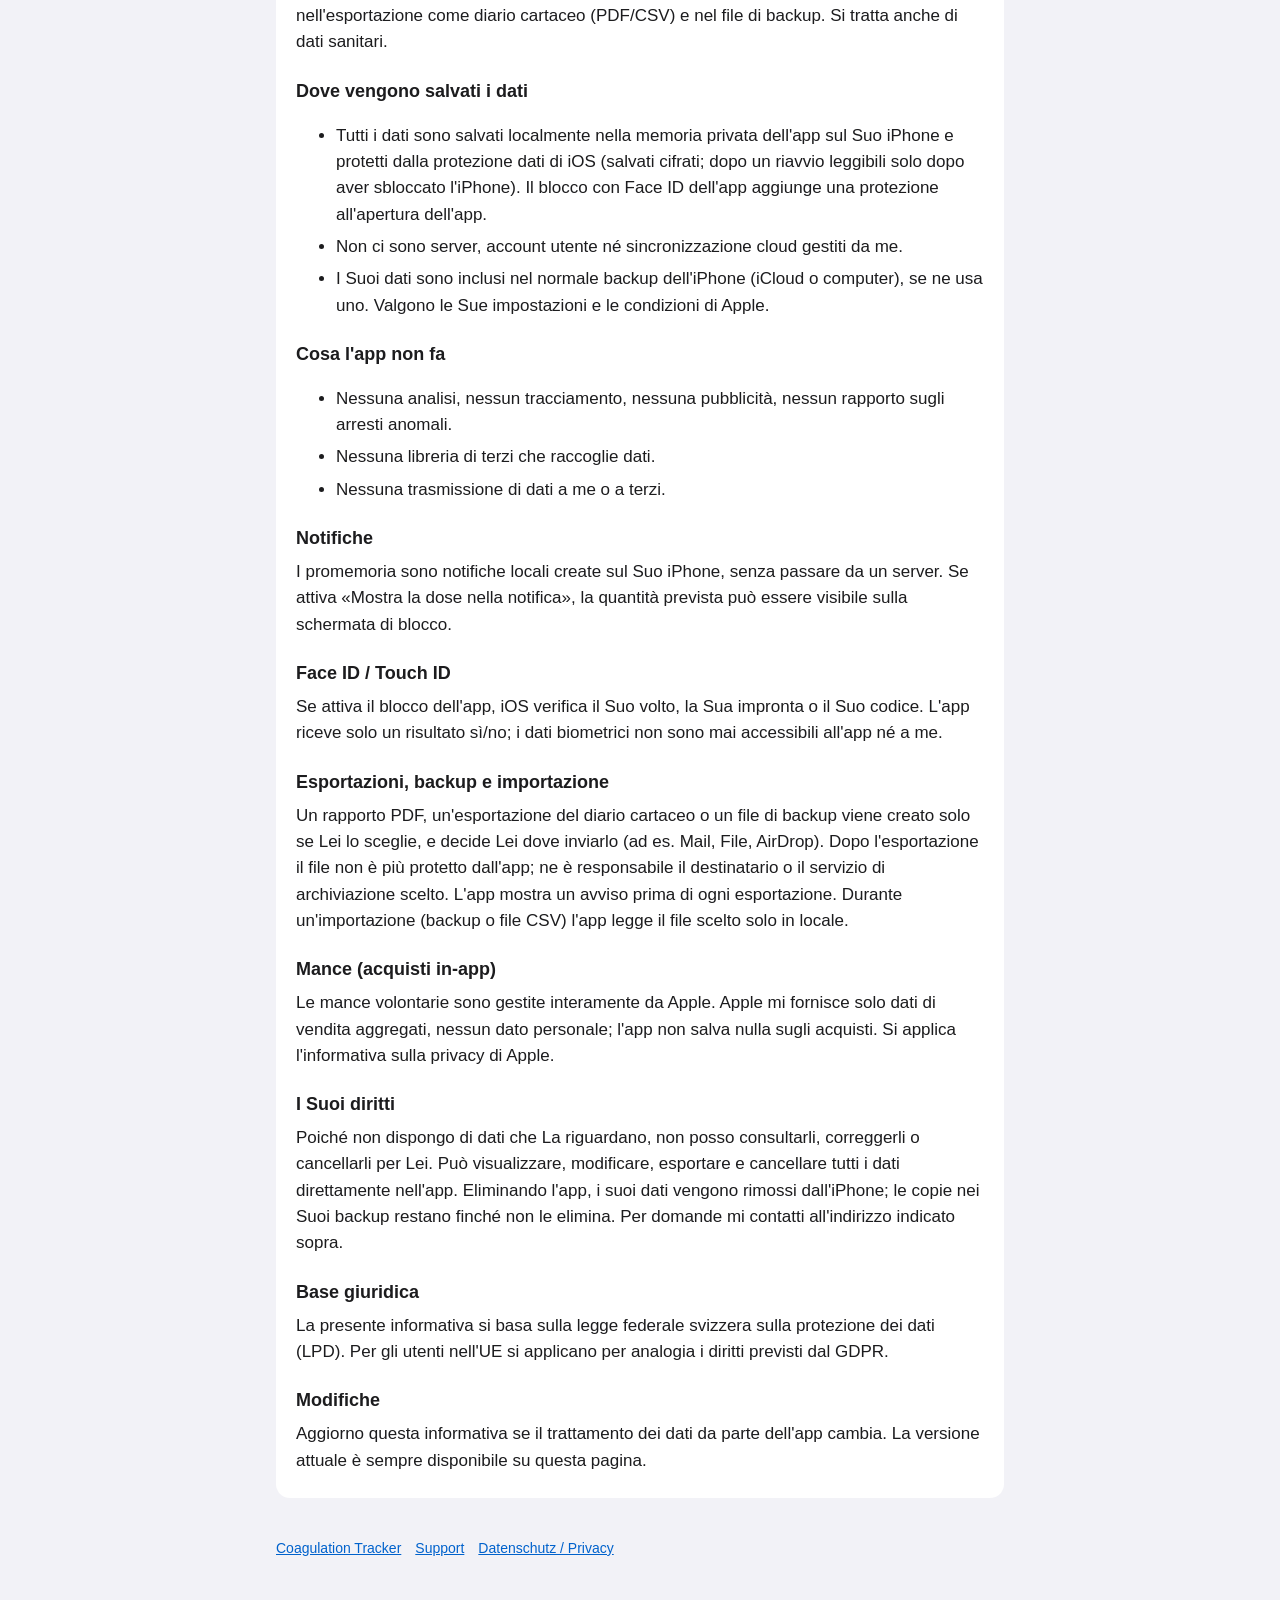
==== commit 43fb96c2: "Add files via upload" ====
--- a/privacy.html
+++ b/privacy.html
@@ -40,7 +40,7 @@
 </ul>
 
 <h3>Mitteilungen</h3>
-<p>Erinnerungen sind lokale Mitteilungen, die auf Ihrem iPhone erstellt werden. Sie laufen über keinen Server. Wenn Sie «Dosis in Mitteilung anzeigen» einschalten, kann die geplante Menge auf dem Sperrbildschirm sichtbar sein.</p>
+<p>Erinnerungen sind lokale Mitteilungen, die auf Ihrem iPhone erstellt werden. Sie laufen über keinen Server. Wenn Sie «Dosis in Mitteilung zeigen» einschalten, kann die geplante Menge auf dem Sperrbildschirm sichtbar sein.</p>
 
 <h3>Face ID / Touch ID</h3>
 <p>Wenn Sie die App-Sperre einschalten, prüft iOS Ihr Gesicht, Ihren Fingerabdruck oder Ihren Code. Die App erhält nur ein Ja/Nein-Ergebnis; biometrische Daten sind für die App und für mich nie zugänglich.</p>
